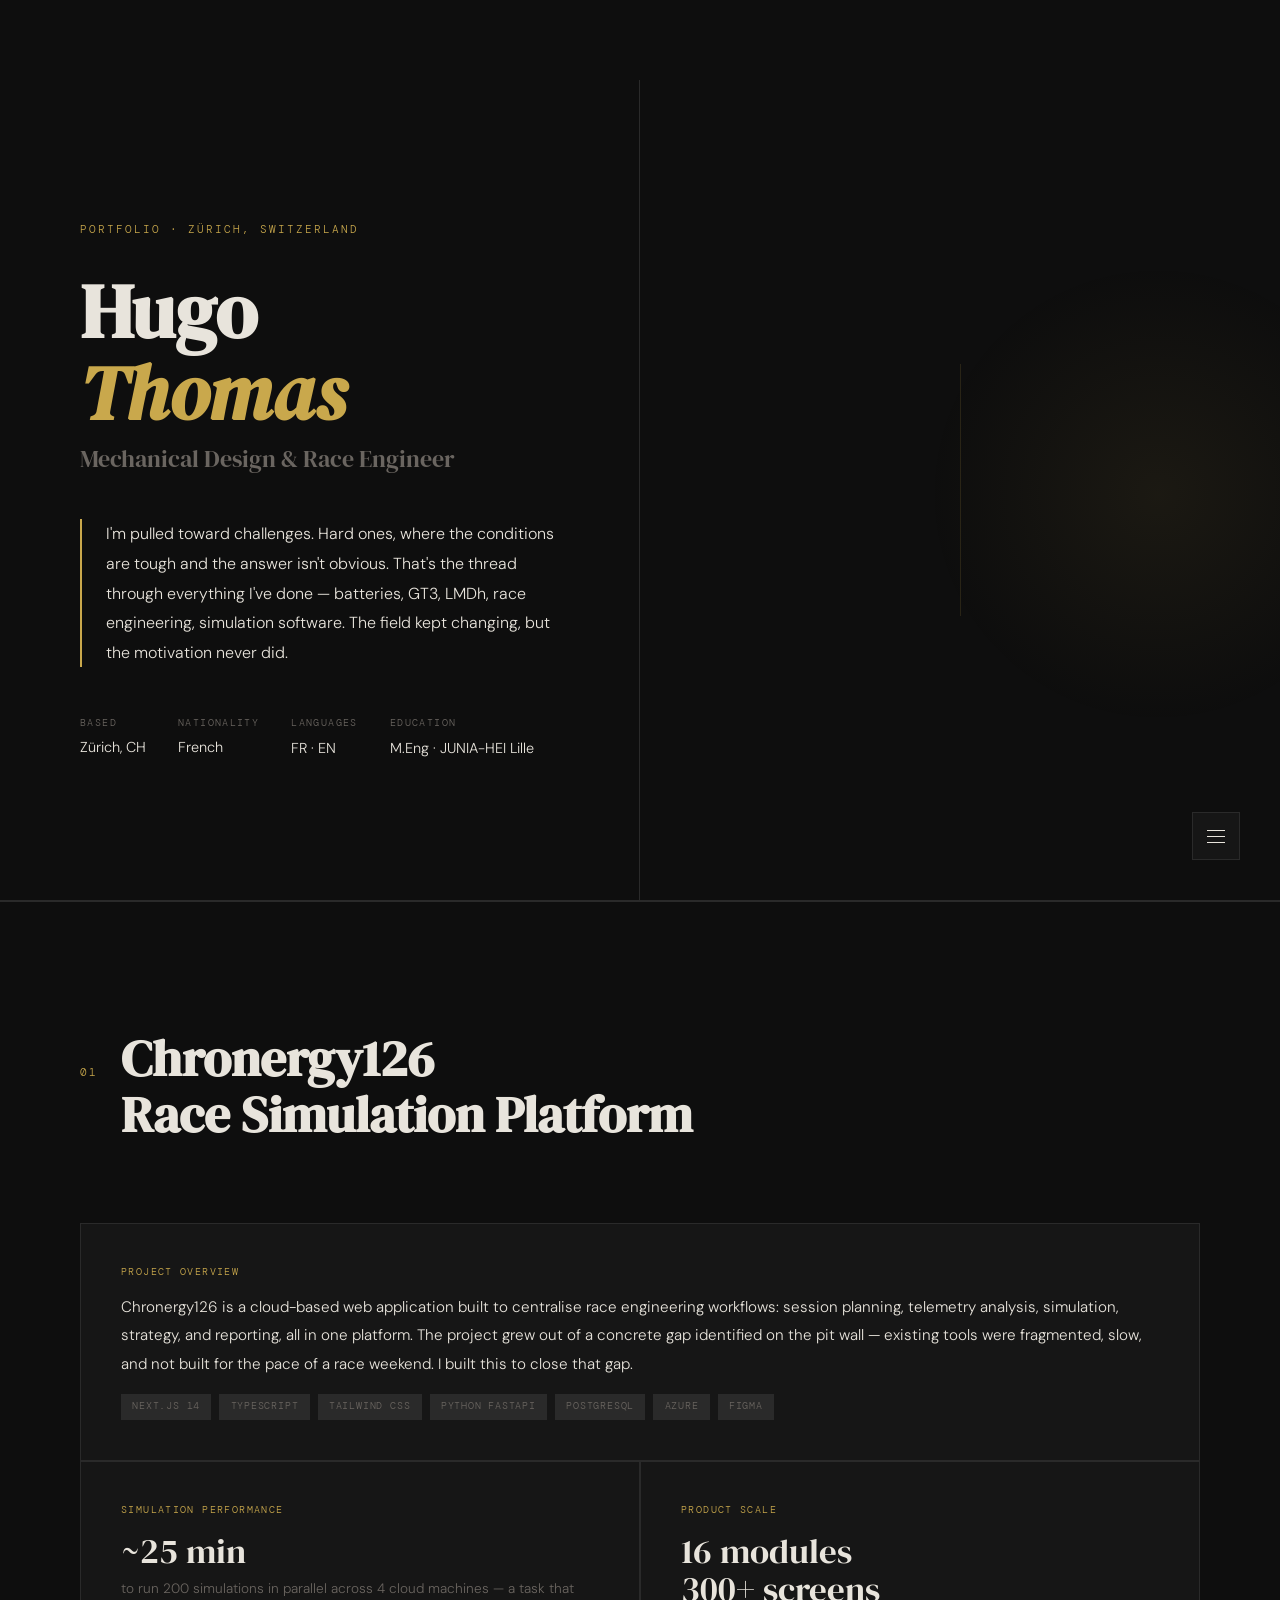
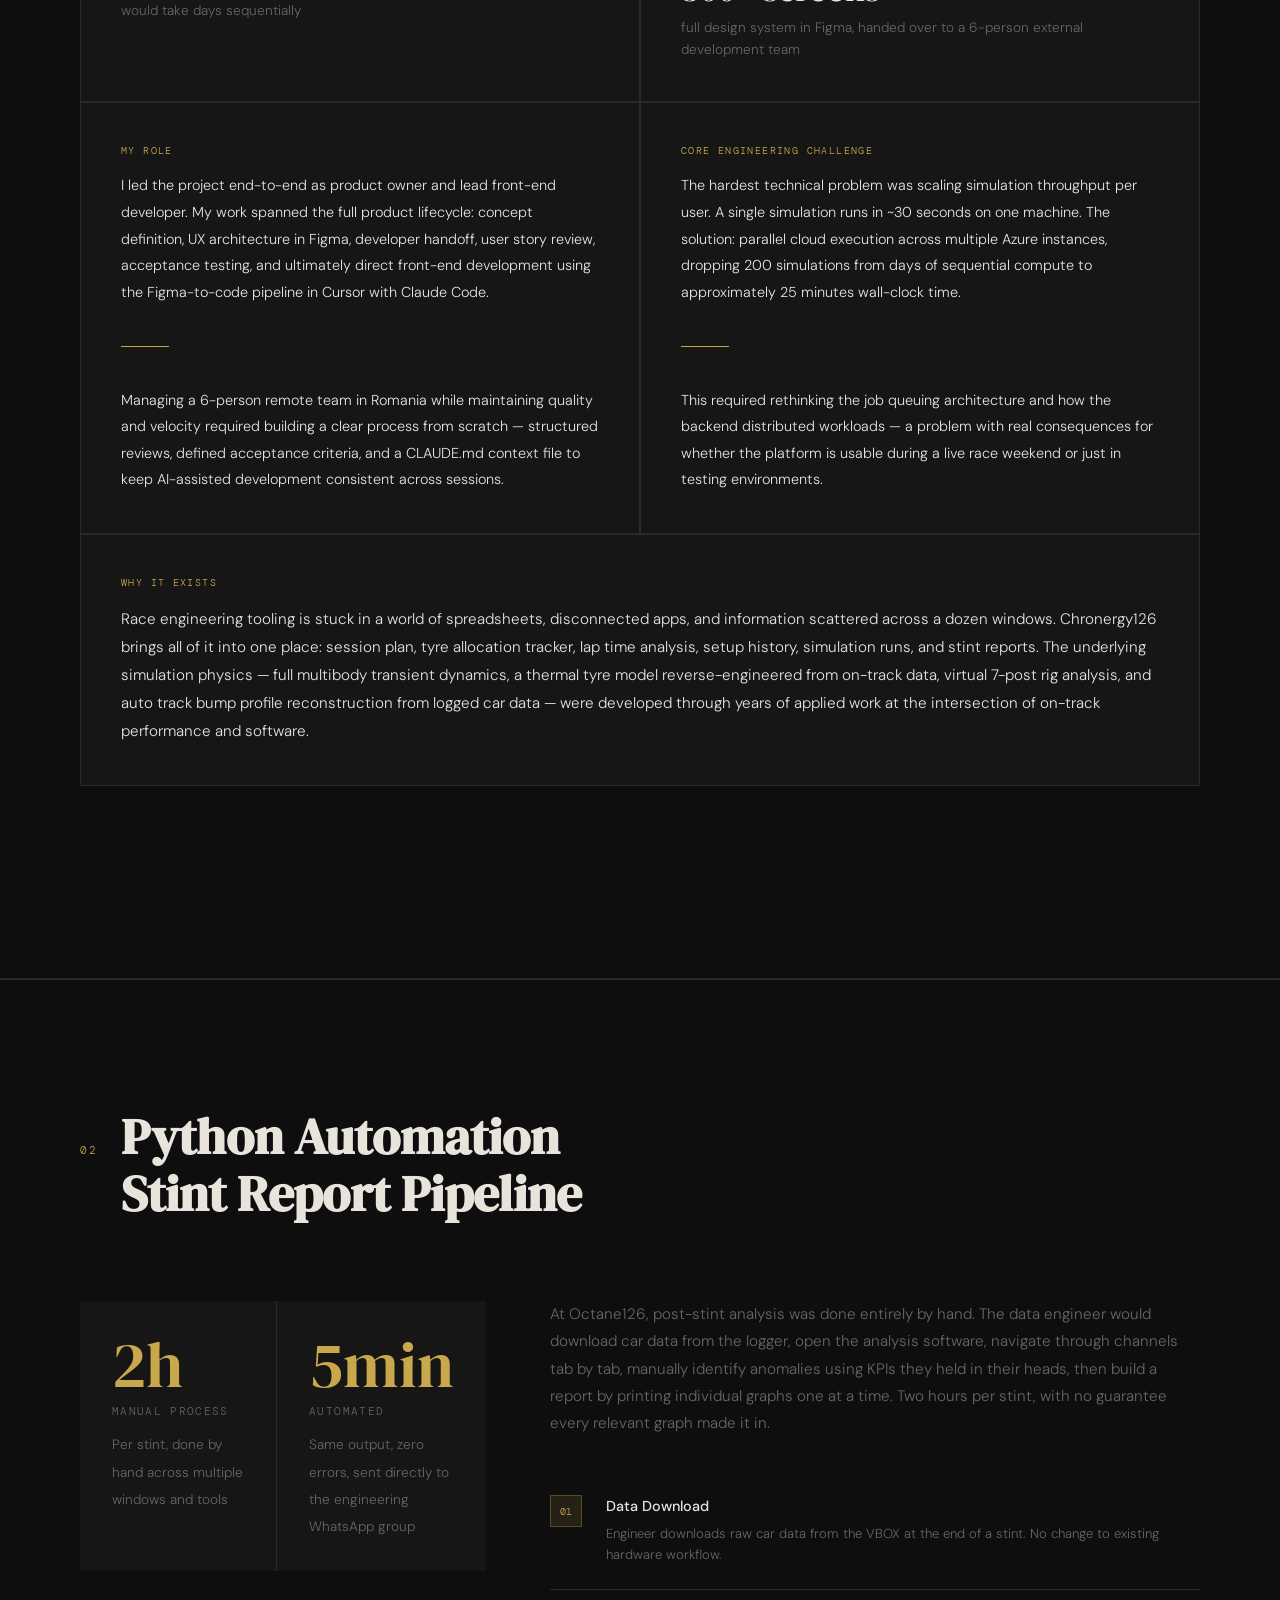
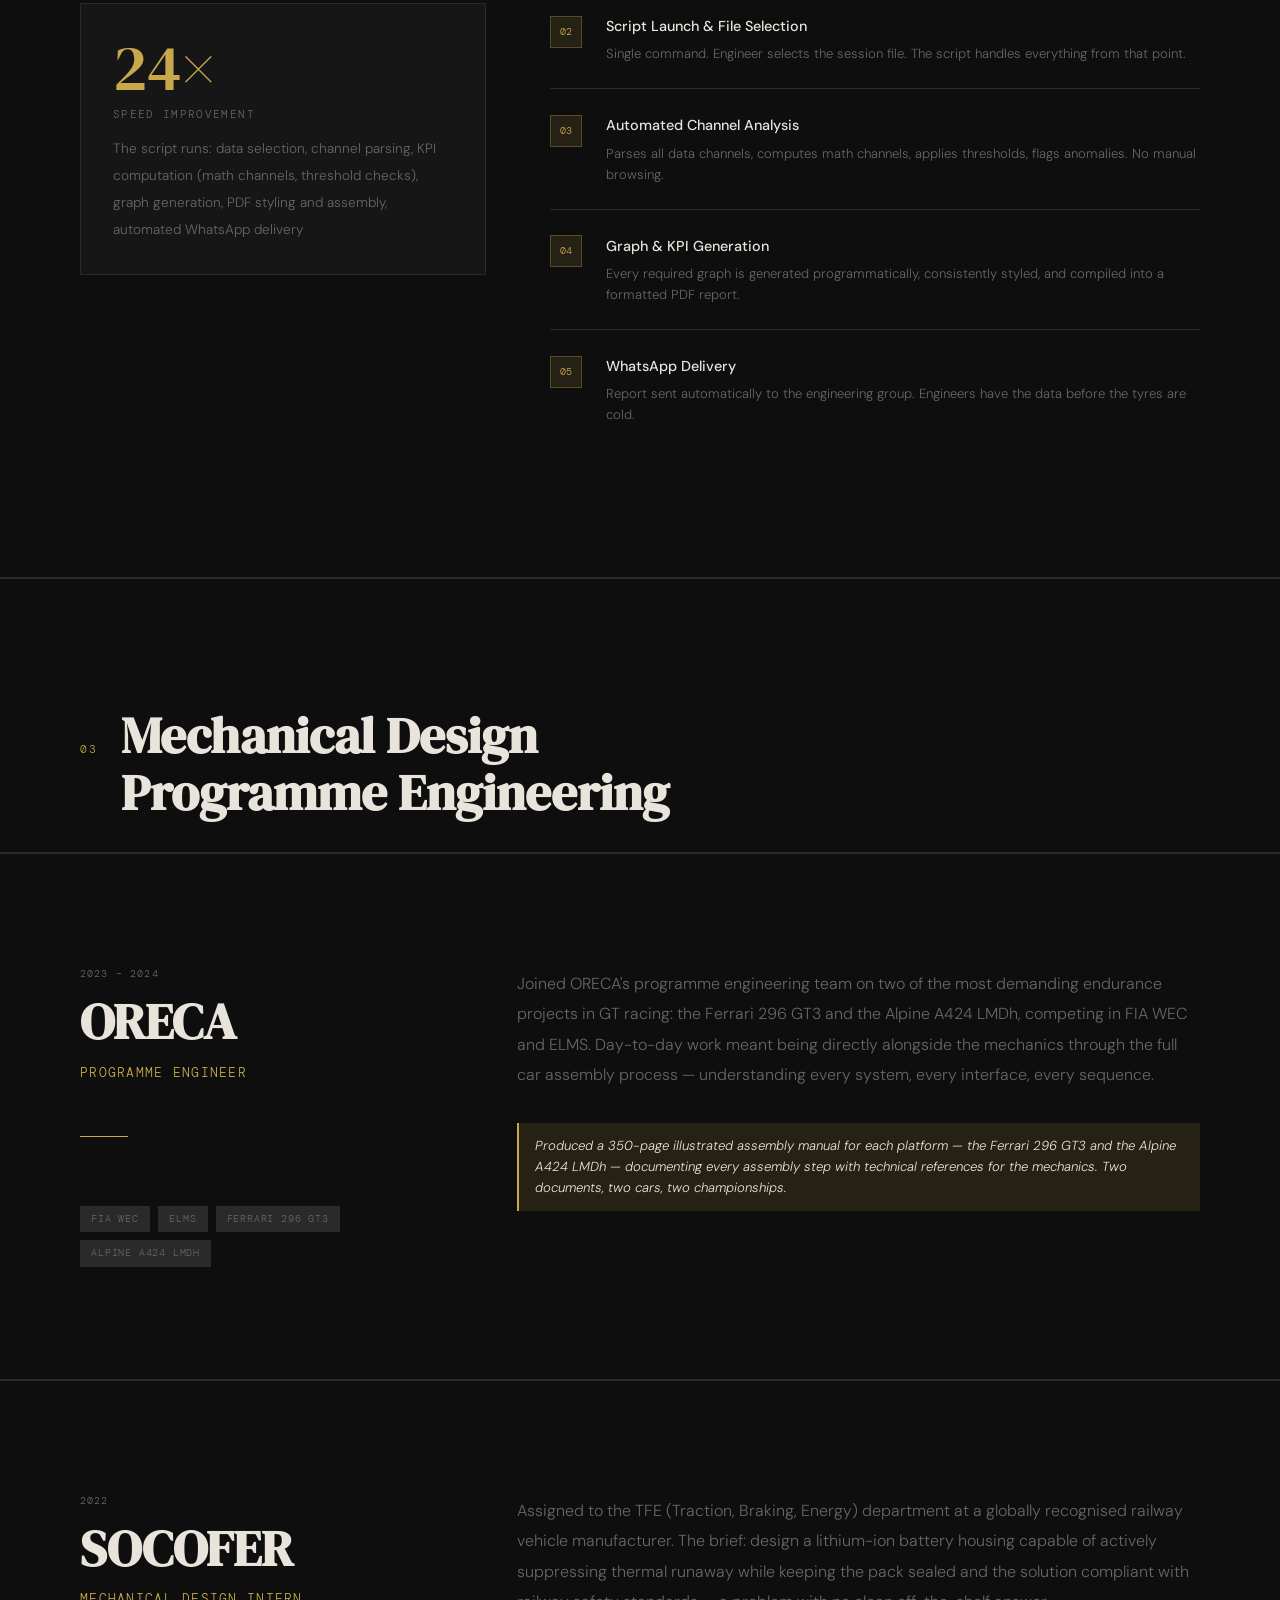
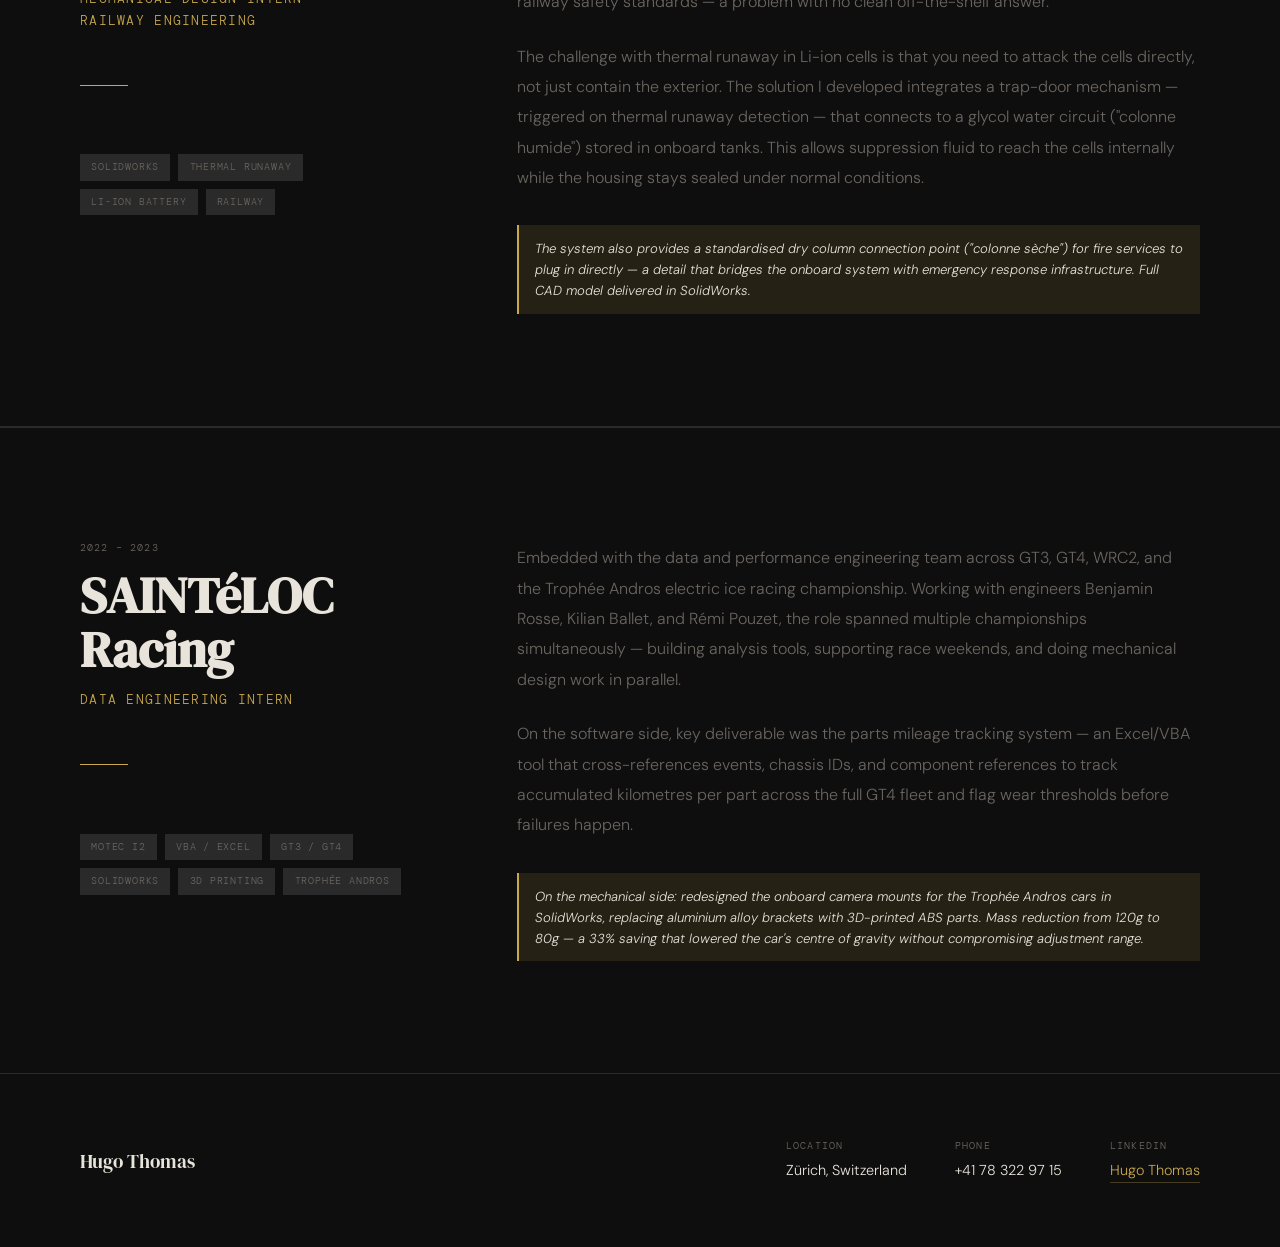
==== index.html @ 9558e554 "Rename portfolio_hugo_thomas.html to index.html" ====
<!DOCTYPE html>
<html lang="en">
<head>
<meta charset="UTF-8">
<meta name="viewport" content="width=device-width, initial-scale=1.0">
<title>Hugo Thomas — Engineer</title>
<link rel="preconnect" href="https://fonts.googleapis.com">
<link href="https://fonts.googleapis.com/css2?family=DM+Serif+Display:ital@0;1&family=DM+Mono:wght@300;400;500&family=DM+Sans:wght@300;400;500&display=swap" rel="stylesheet">
<style>
  :root {
    --bg: #0e0e0e;
    --surface: #161616;
    --border: #2a2a2a;
    --text: #e8e4dc;
    --muted: #6a6560;
    --accent: #c9a84c;
    --accent-dim: rgba(201,168,76,0.12);
    --accent-glow: rgba(201,168,76,0.06);
  }

  *, *::before, *::after { box-sizing: border-box; margin: 0; padding: 0; }

  html { scroll-behavior: smooth; }

  body {
    background: var(--bg);
    color: var(--text);
    font-family: 'DM Sans', sans-serif;
    font-weight: 300;
    line-height: 1.7;
    overflow-x: hidden;
  }

  /* HAMBURGER BUTTON */
  .hamburger {
    position: fixed;
    bottom: 2.5rem;
    right: 2.5rem;
    z-index: 200;
    width: 3rem;
    height: 3rem;
    background: var(--surface);
    border: 1px solid var(--border);
    cursor: pointer;
    display: flex;
    flex-direction: column;
    align-items: center;
    justify-content: center;
    gap: 5px;
    padding: 0;
    transition: border-color 0.2s, background 0.2s;
  }

  .hamburger:hover {
    border-color: var(--accent);
    background: var(--accent-dim);
  }

  .hamburger span {
    display: block;
    width: 1.1rem;
    height: 1px;
    background: var(--text);
    transition: background 0.2s;
  }

  .hamburger:hover span { background: var(--accent); }

  /* MENU OVERLAY */
  .menu-overlay {
    position: fixed;
    inset: 0;
    z-index: 300;
    background: rgba(0,0,0,0.6);
    backdrop-filter: blur(4px);
    opacity: 0;
    pointer-events: none;
    transition: opacity 0.3s ease;
  }

  .menu-overlay.open {
    opacity: 1;
    pointer-events: all;
  }

  .menu-panel {
    position: absolute;
    top: 0; right: 0; bottom: 0;
    width: min(420px, 90vw);
    background: var(--surface);
    border-left: 1px solid var(--border);
    display: flex;
    flex-direction: column;
    justify-content: center;
    padding: 4rem 3rem;
    transform: translateX(100%);
    transition: transform 0.35s cubic-bezier(0.4, 0, 0.2, 1);
  }

  .menu-overlay.open .menu-panel {
    transform: translateX(0);
  }

  .menu-close {
    position: absolute;
    top: 1.5rem; right: 1.5rem;
    background: none;
    border: 1px solid var(--border);
    color: var(--muted);
    font-size: 0.75rem;
    width: 2rem; height: 2rem;
    cursor: pointer;
    display: flex; align-items: center; justify-content: center;
    transition: color 0.2s, border-color 0.2s;
  }

  .menu-close:hover { color: var(--accent); border-color: var(--accent); }

  .menu-nav {
    display: flex;
    flex-direction: column;
    gap: 0;
  }

  .menu-item {
    display: flex;
    flex-direction: column;
    gap: 0.2rem;
    padding: 1.8rem 0;
    border-bottom: 1px solid var(--border);
    text-decoration: none;
    color: var(--text);
    transition: padding-left 0.2s;
    position: relative;
  }

  .menu-item:first-child { border-top: 1px solid var(--border); }

  .menu-item:hover { padding-left: 0.6rem; }

  .menu-item:hover .menu-label { color: var(--accent); }

  .menu-num {
    font-family: 'DM Mono', monospace;
    font-size: 0.6rem;
    color: var(--muted);
    letter-spacing: 0.12em;
  }

  .menu-label {
    font-family: 'DM Serif Display', serif;
    font-size: 2rem;
    line-height: 1.1;
    transition: color 0.2s;
  }

  .menu-sub {
    font-family: 'DM Mono', monospace;
    font-size: 0.62rem;
    color: var(--muted);
    text-transform: uppercase;
    letter-spacing: 0.1em;
    margin-top: 0.1rem;
  }

  /* HERO RIGHT DECO */
  .hero-right-deco {
    display: flex;
    align-items: center;
    justify-content: center;
    height: 100%;
    opacity: 0.15;
  }

  .deco-line {
    display: block;
    width: 1px;
    height: 40%;
    background: var(--accent);
  }

  /* NAV (hidden, kept for scroll reference) */
  nav#mainNav { display: none; }
  .nav-trigger { display: none; }

  /* HERO */
  .hero {
    min-height: 100vh;
    display: grid;
    grid-template-columns: 1fr 1fr;
    padding-top: 5rem;
  }

  .hero-left {
    display: flex;
    flex-direction: column;
    justify-content: center;
    padding: 6rem 5rem 6rem 5rem;
    border-right: 1px solid var(--border);
    position: relative;
  }

  .hero-eyebrow {
    font-family: 'DM Mono', monospace;
    font-size: 0.7rem;
    color: var(--accent);
    text-transform: uppercase;
    letter-spacing: 0.18em;
    margin-bottom: 2rem;
    opacity: 0;
    animation: fadeUp 0.8s 0.1s forwards;
  }

  .hero-name {
    font-family: 'DM Serif Display', serif;
    font-size: clamp(3.5rem, 6vw, 6rem);
    line-height: 1.05;
    margin-bottom: 0.4rem;
    opacity: 0;
    animation: fadeUp 0.8s 0.25s forwards;
  }

  .hero-name em {
    font-style: italic;
    color: var(--accent);
  }

  .hero-title {
    font-family: 'DM Serif Display', serif;
    font-size: clamp(1.1rem, 2vw, 1.5rem);
    color: var(--muted);
    font-weight: 400;
    margin-bottom: 2.5rem;
    opacity: 0;
    animation: fadeUp 0.8s 0.4s forwards;
  }

  .hero-philosophy {
    font-size: 1rem;
    color: var(--text);
    max-width: 480px;
    line-height: 1.85;
    border-left: 2px solid var(--accent);
    padding-left: 1.5rem;
    margin-bottom: 3rem;
    opacity: 0;
    animation: fadeUp 0.8s 0.55s forwards;
  }

  .hero-meta {
    display: flex;
    gap: 2rem;
    flex-wrap: wrap;
    opacity: 0;
    animation: fadeUp 0.8s 0.7s forwards;
  }

  .meta-item {
    display: flex;
    flex-direction: column;
    gap: 0.2rem;
  }

  .meta-label {
    font-family: 'DM Mono', monospace;
    font-size: 0.62rem;
    color: var(--muted);
    text-transform: uppercase;
    letter-spacing: 0.14em;
  }

  .meta-value {
    font-size: 0.9rem;
    color: var(--text);
  }

  .hero-right {
    display: flex;
    flex-direction: column;
    justify-content: flex-end;
    padding: 6rem 4rem;
    position: relative;
    overflow: hidden;
  }

  .hero-right::before {
    content: '';
    position: absolute;
    top: 20%;
    right: -20%;
    width: 500px;
    height: 500px;
    background: radial-gradient(circle, rgba(201,168,76,0.07) 0%, transparent 65%);
    pointer-events: none;
  }

  .hero-index {
    display: flex;
    flex-direction: column;
    gap: 0;
    opacity: 0;
    animation: fadeUp 0.8s 0.8s forwards;
  }

  .index-item {
    display: flex;
    align-items: center;
    padding: 1.4rem 0;
    border-bottom: 1px solid var(--border);
    text-decoration: none;
    color: var(--text);
    transition: all 0.2s;
    gap: 1.5rem;
  }

  .index-item:first-child { border-top: 1px solid var(--border); }

  .index-item:hover {
    color: var(--accent);
    padding-left: 0.5rem;
  }

  .index-num {
    font-family: 'DM Mono', monospace;
    font-size: 0.65rem;
    color: var(--muted);
    letter-spacing: 0.1em;
    min-width: 2rem;
  }

  .index-label {
    font-family: 'DM Serif Display', serif;
    font-size: 1.2rem;
    flex: 1;
  }

  .index-arrow {
    color: var(--muted);
    font-size: 0.8rem;
    transition: transform 0.2s, color 0.2s;
  }

  .index-item:hover .index-arrow {
    transform: translateX(4px);
    color: var(--accent);
  }

  /* SECTIONS */
  section {
    padding: 8rem 5rem;
    border-top: 1px solid var(--border);
    max-width: 1400px;
    margin: 0 auto;
  }

  .section-header {
    display: flex;
    align-items: baseline;
    gap: 1.5rem;
    margin-bottom: 5rem;
  }

  .section-num {
    font-family: 'DM Mono', monospace;
    font-size: 0.7rem;
    color: var(--accent);
    text-transform: uppercase;
    letter-spacing: 0.15em;
  }

  .section-title {
    font-family: 'DM Serif Display', serif;
    font-size: clamp(2rem, 4vw, 3.2rem);
    line-height: 1.1;
  }

  /* CHRONERGY */
  .chronergy-grid {
    display: grid;
    grid-template-columns: 1fr 1fr;
    gap: 2px;
    background: var(--border);
    border: 1px solid var(--border);
    margin-bottom: 4rem;
  }

  .c-cell {
    background: var(--surface);
    padding: 2.5rem;
  }

  .c-cell-label {
    font-family: 'DM Mono', monospace;
    font-size: 0.62rem;
    color: var(--accent);
    text-transform: uppercase;
    letter-spacing: 0.14em;
    margin-bottom: 0.8rem;
  }

  .c-cell-value {
    font-family: 'DM Serif Display', serif;
    font-size: 2.2rem;
    line-height: 1.1;
    margin-bottom: 0.5rem;
  }

  .c-cell-desc {
    font-size: 0.85rem;
    color: var(--muted);
    line-height: 1.6;
  }

  .c-cell.span2 { grid-column: span 2; }

  .c-cell-body {
    font-size: 0.95rem;
    color: var(--text);
    line-height: 1.85;
  }

  .tag-row {
    display: flex;
    flex-wrap: wrap;
    gap: 0.5rem;
    margin-top: 1rem;
  }

  .tag {
    font-family: 'DM Mono', monospace;
    font-size: 0.62rem;
    color: var(--muted);
    background: var(--border);
    padding: 0.3rem 0.7rem;
    letter-spacing: 0.08em;
    text-transform: uppercase;
  }

  /* PYTHON SECTION */
  .python-layout {
    display: grid;
    grid-template-columns: 1fr 1.6fr;
    gap: 4rem;
    align-items: start;
  }

  .stat-block {
    background: var(--surface);
    border: 1px solid var(--border);
    padding: 2rem;
  }

  .stat-num {
    font-family: 'DM Serif Display', serif;
    font-size: 4rem;
    color: var(--accent);
    line-height: 1;
    display: block;
    margin-bottom: 0.3rem;
  }

  .stat-unit {
    font-family: 'DM Mono', monospace;
    font-size: 0.7rem;
    color: var(--muted);
    text-transform: uppercase;
    letter-spacing: 0.12em;
    margin-bottom: 0.6rem;
    display: block;
  }

  .stat-desc {
    font-size: 0.85rem;
    color: var(--muted);
    line-height: 1.6;
  }

  .stats-row {
    display: flex;
    gap: 1px;
    background: var(--border);
    margin-bottom: 2rem;
  }

  .stats-row .stat-block {
    flex: 1;
    border: none;
    border-radius: 0;
  }

  .flow-steps {
    display: flex;
    flex-direction: column;
    gap: 0;
  }

  .flow-step {
    display: flex;
    gap: 1.5rem;
    padding: 1.5rem 0;
    border-bottom: 1px solid var(--border);
    align-items: flex-start;
  }

  .flow-step:last-child { border-bottom: none; }

  .step-icon {
    width: 2rem;
    height: 2rem;
    background: var(--accent-dim);
    border: 1px solid rgba(201,168,76,0.3);
    display: flex;
    align-items: center;
    justify-content: center;
    font-family: 'DM Mono', monospace;
    font-size: 0.65rem;
    color: var(--accent);
    flex-shrink: 0;
    margin-top: 0.1rem;
  }

  .step-content h4 {
    font-family: 'DM Sans', sans-serif;
    font-weight: 500;
    font-size: 0.9rem;
    margin-bottom: 0.3rem;
    color: var(--text);
  }

  .step-content p {
    font-size: 0.82rem;
    color: var(--muted);
    line-height: 1.6;
  }

  /* MECHANICAL DESIGN */
  .mech-grid {
    display: grid;
    grid-template-columns: 1fr 1fr 1fr;
    gap: 2px;
    background: var(--border);
  }

  .mech-card {
    background: var(--surface);
    padding: 2.5rem;
    display: flex;
    flex-direction: column;
    gap: 1rem;
    transition: background 0.2s;
  }

  .mech-card:hover { background: #1c1c1c; }

  .mech-card-period {
    font-family: 'DM Mono', monospace;
    font-size: 0.6rem;
    color: var(--muted);
    letter-spacing: 0.12em;
    text-transform: uppercase;
  }

  .mech-card-company {
    font-family: 'DM Serif Display', serif;
    font-size: 1.6rem;
    line-height: 1.1;
  }

  .mech-card-role {
    font-size: 0.8rem;
    color: var(--accent);
    font-family: 'DM Mono', monospace;
    text-transform: uppercase;
    letter-spacing: 0.1em;
  }

  .mech-card-body {
    font-size: 0.88rem;
    color: var(--muted);
    line-height: 1.75;
    flex: 1;
  }

  .mech-card-highlight {
    background: var(--accent-dim);
    border-left: 2px solid var(--accent);
    padding: 0.8rem 1rem;
    font-size: 0.82rem;
    color: var(--text);
    line-height: 1.6;
    font-style: italic;
  }

  /* MECHANICAL SECTIONS */
  .mech-section {
    padding: 7rem 5rem;
  }

  .mech-section-inner {
    display: grid;
    grid-template-columns: 1fr 2fr;
    gap: 6rem;
    align-items: start;
  }

  .mech-section-left {
    position: sticky;
    top: 6rem;
    display: flex;
    flex-direction: column;
    gap: 0.8rem;
  }

  .mech-section-company {
    font-family: 'DM Serif Display', serif;
    font-size: clamp(2.5rem, 4vw, 3.8rem);
    line-height: 1.05;
    color: var(--text);
  }

  .mech-section-right {
    padding-top: 0.2rem;
  }

  .mech-section-body {
    font-size: 1rem;
    color: var(--muted);
    line-height: 1.9;
  }

  /* FOOTER */
  footer {
    border-top: 1px solid var(--border);
    padding: 4rem 5rem;
    display: flex;
    justify-content: space-between;
    align-items: center;
    max-width: 1400px;
    margin: 0 auto;
  }

  .footer-left {
    font-family: 'DM Serif Display', serif;
    font-size: 1.2rem;
  }

  .footer-contact {
    display: flex;
    gap: 3rem;
  }

  .contact-item {
    display: flex;
    flex-direction: column;
    gap: 0.2rem;
  }

  .contact-label {
    font-family: 'DM Mono', monospace;
    font-size: 0.6rem;
    color: var(--muted);
    text-transform: uppercase;
    letter-spacing: 0.12em;
  }

  .contact-value {
    font-size: 0.9rem;
    color: var(--text);
  }

  .contact-link {
    font-size: 0.9rem;
    color: var(--accent);
    text-decoration: none;
    border-bottom: 1px solid rgba(201,168,76,0.3);
    transition: border-color 0.2s;
  }

  .contact-link:hover { border-color: var(--accent); }

  /* FULL WIDTH WRAPPER */
  .full-width {
    border-top: 1px solid var(--border);
  }

  /* ANIMATIONS */
  @keyframes fadeUp {
    from { opacity: 0; transform: translateY(16px); }
    to   { opacity: 1; transform: translateY(0); }
  }

  /* SECTION SEPARATOR LINE */
  .divider {
    width: 3rem;
    height: 1px;
    background: var(--accent);
    margin: 2.5rem 0;
  }

  /* RESPONSIVE */
  @media (max-width: 900px) {
    nav { padding: 1rem 1.5rem; }
    .nav-links { gap: 1.2rem; }
    .hero { grid-template-columns: 1fr; }
    .hero-left { padding: 5rem 2rem 3rem; border-right: none; border-bottom: 1px solid var(--border); }
    .hero-right { padding: 3rem 2rem; }
    section { padding: 5rem 1.5rem; }
    .chronergy-grid { grid-template-columns: 1fr; }
    .c-cell.span2 { grid-column: span 1; }
    .python-layout { grid-template-columns: 1fr; }
    .mech-section { padding: 4rem 1.5rem; }
    .mech-section-inner { grid-template-columns: 1fr; gap: 2rem; }
    .mech-section-left { position: static; }
    footer { flex-direction: column; gap: 2rem; padding: 3rem 1.5rem; }
  }
</style>
</head>
<body>

<div class="nav-trigger" id="navTrigger"></div>
<nav id="mainNav">
  <ul class="nav-links">
    <li><a href="#chronergy">Chronergy126</a></li>
    <li><a href="#python">Automation</a></li>
    <li><a href="#mechanical">Design</a></li>
    <li><a href="#contact">Contact</a></li>
  </ul>
</nav>

<!-- HERO -->
<div class="hero">
  <div class="hero-left">
    <span class="hero-eyebrow">Portfolio · Zürich, Switzerland</span>
    <h1 class="hero-name">Hugo<br><em>Thomas</em></h1>
    <p class="hero-title">Mechanical Design & Race Engineer</p>
    <blockquote class="hero-philosophy">
      I'm pulled toward challenges. Hard ones, where the conditions are tough and the answer isn't obvious. That's the thread through everything I've done — batteries, GT3, LMDh, race engineering, simulation software. The field kept changing, but the motivation never did.
    </blockquote>
    <div class="hero-meta">
      <div class="meta-item">
        <span class="meta-label">Based</span>
        <span class="meta-value">Zürich, CH</span>
      </div>
      <div class="meta-item">
        <span class="meta-label">Nationality</span>
        <span class="meta-value">French</span>
      </div>
      <div class="meta-item">
        <span class="meta-label">Languages</span>
        <span class="meta-value">FR · EN</span>
      </div>
      <div class="meta-item">
        <span class="meta-label">Education</span>
        <span class="meta-value">M.Eng · JUNIA-HEI Lille</span>
      </div>
    </div>
  </div>

  <div class="hero-right">
    <div class="hero-right-deco">
      <span class="deco-line"></span>
    </div>
  </div>
</div>

<!-- HAMBURGER BUTTON -->
<button class="hamburger" id="hamburger" aria-label="Open menu">
  <span></span>
  <span></span>
  <span></span>
</button>

<!-- MENU OVERLAY -->
<div class="menu-overlay" id="menuOverlay">
  <div class="menu-panel">
    <button class="menu-close" id="menuClose" aria-label="Close menu">✕</button>
    <nav class="menu-nav">
      <a href="#chronergy" class="menu-item" data-num="01">
        <span class="menu-num">01</span>
        <span class="menu-label">Chronergy126</span>
        <span class="menu-sub">Race Simulation Platform</span>
      </a>
      <a href="#python" class="menu-item" data-num="02">
        <span class="menu-num">02</span>
        <span class="menu-label">Automation</span>
        <span class="menu-sub">Python Stint Report Pipeline</span>
      </a>
      <a href="#mechanical" class="menu-item" data-num="03">
        <span class="menu-num">03</span>
        <span class="menu-label">Design</span>
        <span class="menu-sub">ORECA · SOCOFER · SAINTéLOC</span>
      </a>
      <a href="#contact" class="menu-item" data-num="04">
        <span class="menu-num">04</span>
        <span class="menu-label">Contact</span>
        <span class="menu-sub">Zürich, Switzerland</span>
      </a>
    </nav>
  </div>
</div>

<!-- CHRONERGY -->
<div class="full-width" id="chronergy">
<section>
  <div class="section-header">
    <span class="section-num">01</span>
    <h2 class="section-title">Chronergy126<br>Race Simulation Platform</h2>
  </div>

  <div class="chronergy-grid">
    <div class="c-cell span2">
      <div class="c-cell-label">Project Overview</div>
      <div class="c-cell-body">
        Chronergy126 is a cloud-based web application built to centralise race engineering workflows: session planning, telemetry analysis, simulation, strategy, and reporting, all in one platform. The project grew out of a concrete gap identified on the pit wall — existing tools were fragmented, slow, and not built for the pace of a race weekend. I built this to close that gap.
      </div>
      <div class="tag-row">
        <span class="tag">Next.js 14</span>
        <span class="tag">TypeScript</span>
        <span class="tag">Tailwind CSS</span>
        <span class="tag">Python FastAPI</span>
        <span class="tag">PostgreSQL</span>
        <span class="tag">Azure</span>
        <span class="tag">Figma</span>
      </div>
    </div>

    <div class="c-cell">
      <div class="c-cell-label">Simulation Performance</div>
      <div class="c-cell-value">~25 min</div>
      <div class="c-cell-desc">to run 200 simulations in parallel across 4 cloud machines — a task that would take days sequentially</div>
    </div>

    <div class="c-cell">
      <div class="c-cell-label">Product Scale</div>
      <div class="c-cell-value">16 modules<br>300+ screens</div>
      <div class="c-cell-desc">full design system in Figma, handed over to a 6-person external development team</div>
    </div>

    <div class="c-cell">
      <div class="c-cell-label">My Role</div>
      <div class="c-cell-body" style="font-size:0.9rem;">
        I led the project end-to-end as product owner and lead front-end developer. My work spanned the full product lifecycle: concept definition, UX architecture in Figma, developer handoff, user story review, acceptance testing, and ultimately direct front-end development using the Figma-to-code pipeline in Cursor with Claude Code.
        <div class="divider"></div>
        Managing a 6-person remote team in Romania while maintaining quality and velocity required building a clear process from scratch — structured reviews, defined acceptance criteria, and a CLAUDE.md context file to keep AI-assisted development consistent across sessions.
      </div>
    </div>

    <div class="c-cell">
      <div class="c-cell-label">Core Engineering Challenge</div>
      <div class="c-cell-body" style="font-size:0.9rem;">
        The hardest technical problem was scaling simulation throughput per user. A single simulation runs in ~30 seconds on one machine. The solution: parallel cloud execution across multiple Azure instances, dropping 200 simulations from days of sequential compute to approximately 25 minutes wall-clock time.
        <div class="divider"></div>
        This required rethinking the job queuing architecture and how the backend distributed workloads — a problem with real consequences for whether the platform is usable during a live race weekend or just in testing environments.
      </div>
    </div>

    <div class="c-cell span2">
      <div class="c-cell-label">Why It Exists</div>
      <div class="c-cell-body">
        Race engineering tooling is stuck in a world of spreadsheets, disconnected apps, and information scattered across a dozen windows. Chronergy126 brings all of it into one place: session plan, tyre allocation tracker, lap time analysis, setup history, simulation runs, and stint reports. The underlying simulation physics — full multibody transient dynamics, a thermal tyre model reverse-engineered from on-track data, virtual 7-post rig analysis, and auto track bump profile reconstruction from logged car data — were developed through years of applied work at the intersection of on-track performance and software.
      </div>
    </div>
  </div>
</section>
</div>

<!-- PYTHON -->
<div class="full-width" id="python">
<section>
  <div class="section-header">
    <span class="section-num">02</span>
    <h2 class="section-title">Python Automation<br>Stint Report Pipeline</h2>
  </div>

  <div class="python-layout">
    <div>
      <div class="stats-row">
        <div class="stat-block">
          <span class="stat-num">2h</span>
          <span class="stat-unit">Manual process</span>
          <span class="stat-desc">Per stint, done by hand across multiple windows and tools</span>
        </div>
        <div class="stat-block">
          <span class="stat-num">5min</span>
          <span class="stat-unit">Automated</span>
          <span class="stat-desc">Same output, zero errors, sent directly to the engineering WhatsApp group</span>
        </div>
      </div>
      <div class="stat-block" style="margin-bottom:1px;">
        <span class="stat-num">24×</span>
        <span class="stat-unit">Speed improvement</span>
        <span class="stat-desc">The script runs: data selection, channel parsing, KPI computation (math channels, threshold checks), graph generation, PDF styling and assembly, automated WhatsApp delivery</span>
      </div>
    </div>

    <div>
      <p style="font-size:0.95rem; color:var(--muted); margin-bottom:2rem; line-height:1.8;">
        At Octane126, post-stint analysis was done entirely by hand. The data engineer would download car data from the logger, open the analysis software, navigate through channels tab by tab, manually identify anomalies using KPIs they held in their heads, then build a report by printing individual graphs one at a time. Two hours per stint, with no guarantee every relevant graph made it in.
      </p>

      <div class="flow-steps">
        <div class="flow-step">
          <div class="step-icon">01</div>
          <div class="step-content">
            <h4>Data Download</h4>
            <p>Engineer downloads raw car data from the VBOX at the end of a stint. No change to existing hardware workflow.</p>
          </div>
        </div>
        <div class="flow-step">
          <div class="step-icon">02</div>
          <div class="step-content">
            <h4>Script Launch &amp; File Selection</h4>
            <p>Single command. Engineer selects the session file. The script handles everything from that point.</p>
          </div>
        </div>
        <div class="flow-step">
          <div class="step-icon">03</div>
          <div class="step-content">
            <h4>Automated Channel Analysis</h4>
            <p>Parses all data channels, computes math channels, applies thresholds, flags anomalies. No manual browsing.</p>
          </div>
        </div>
        <div class="flow-step">
          <div class="step-icon">04</div>
          <div class="step-content">
            <h4>Graph &amp; KPI Generation</h4>
            <p>Every required graph is generated programmatically, consistently styled, and compiled into a formatted PDF report.</p>
          </div>
        </div>
        <div class="flow-step">
          <div class="step-icon">05</div>
          <div class="step-content">
            <h4>WhatsApp Delivery</h4>
            <p>Report sent automatically to the engineering group. Engineers have the data before the tyres are cold.</p>
          </div>
        </div>
      </div>
    </div>
  </div>
</section>
</div>

<!-- MECHANICAL DESIGN HEADER -->
<div class="full-width" id="mechanical">
<section style="padding-bottom: 2rem;">
  <div class="section-header" style="margin-bottom: 0;">
    <span class="section-num">03</span>
    <h2 class="section-title">Mechanical Design<br>Programme Engineering</h2>
  </div>
</section>
</div>

<!-- ORECA -->
<div class="full-width" id="oreca">
<section class="mech-section">
  <div class="mech-section-inner">
    <div class="mech-section-left">
      <span class="mech-card-period">2023 – 2024</span>
      <h3 class="mech-section-company">ORECA</h3>
      <span class="mech-card-role">Programme Engineer</span>
      <div class="divider"></div>
      <div class="tag-row">
        <span class="tag">FIA WEC</span>
        <span class="tag">ELMS</span>
        <span class="tag">Ferrari 296 GT3</span>
        <span class="tag">Alpine A424 LMDh</span>
      </div>
    </div>
    <div class="mech-section-right">
      <p class="mech-section-body">
        Joined ORECA's programme engineering team on two of the most demanding endurance projects in GT racing: the Ferrari 296 GT3 and the Alpine A424 LMDh, competing in FIA WEC and ELMS. Day-to-day work meant being directly alongside the mechanics through the full car assembly process — understanding every system, every interface, every sequence.
      </p>
      <div class="mech-card-highlight" style="margin-top: 2rem;">
        Produced a 350-page illustrated assembly manual for each platform — the Ferrari 296 GT3 and the Alpine A424 LMDh — documenting every assembly step with technical references for the mechanics. Two documents, two cars, two championships.
      </div>
    </div>
  </div>
</section>
</div>

<!-- SOCOFER -->
<div class="full-width" id="socofer">
<section class="mech-section">
  <div class="mech-section-inner">
    <div class="mech-section-left">
      <span class="mech-card-period">2022</span>
      <h3 class="mech-section-company">SOCOFER</h3>
      <span class="mech-card-role">Mechanical Design Intern<br>Railway Engineering</span>
      <div class="divider"></div>
      <div class="tag-row">
        <span class="tag">SolidWorks</span>
        <span class="tag">Thermal Runaway</span>
        <span class="tag">Li-Ion Battery</span>
        <span class="tag">Railway</span>
      </div>
    </div>
    <div class="mech-section-right">
      <p class="mech-section-body">
        Assigned to the TFE (Traction, Braking, Energy) department at a globally recognised railway vehicle manufacturer. The brief: design a lithium-ion battery housing capable of actively suppressing thermal runaway while keeping the pack sealed and the solution compliant with railway safety standards — a problem with no clean off-the-shelf answer.
      </p>
      <p class="mech-section-body" style="margin-top: 1.5rem;">
        The challenge with thermal runaway in Li-ion cells is that you need to attack the cells directly, not just contain the exterior. The solution I developed integrates a trap-door mechanism — triggered on thermal runaway detection — that connects to a glycol water circuit ("colonne humide") stored in onboard tanks. This allows suppression fluid to reach the cells internally while the housing stays sealed under normal conditions.
      </p>
      <div class="mech-card-highlight" style="margin-top: 2rem;">
        The system also provides a standardised dry column connection point ("colonne sèche") for fire services to plug in directly — a detail that bridges the onboard system with emergency response infrastructure. Full CAD model delivered in SolidWorks.
      </div>
    </div>
  </div>
</section>
</div>

<!-- SAINTELOC -->
<div class="full-width" id="sainteloc">
<section class="mech-section">
  <div class="mech-section-inner">
    <div class="mech-section-left">
      <span class="mech-card-period">2022 – 2023</span>
      <h3 class="mech-section-company">SAINTéLOC<br>Racing</h3>
      <span class="mech-card-role">Data Engineering Intern</span>
      <div class="divider"></div>
      <div class="tag-row">
        <span class="tag">MoTeC i2</span>
        <span class="tag">VBA / Excel</span>
        <span class="tag">GT3 / GT4</span>
        <span class="tag">SolidWorks</span>
        <span class="tag">3D Printing</span>
        <span class="tag">Trophée Andros</span>
      </div>
    </div>
    <div class="mech-section-right">
      <p class="mech-section-body">
        Embedded with the data and performance engineering team across GT3, GT4, WRC2, and the Trophée Andros electric ice racing championship. Working with engineers Benjamin Rosse, Kilian Ballet, and Rémi Pouzet, the role spanned multiple championships simultaneously — building analysis tools, supporting race weekends, and doing mechanical design work in parallel.
      </p>
      <p class="mech-section-body" style="margin-top: 1.5rem;">
        On the software side, key deliverable was the parts mileage tracking system — an Excel/VBA tool that cross-references events, chassis IDs, and component references to track accumulated kilometres per part across the full GT4 fleet and flag wear thresholds before failures happen.
      </p>
      <div class="mech-card-highlight" style="margin-top: 2rem;">
        On the mechanical side: redesigned the onboard camera mounts for the Trophée Andros cars in SolidWorks, replacing aluminium alloy brackets with 3D-printed ABS parts. Mass reduction from 120g to 80g — a 33% saving that lowered the car's centre of gravity without compromising adjustment range.
      </div>
    </div>
  </div>
</section>
</div>

<!-- FOOTER / CONTACT -->
<footer id="contact">
  <div class="footer-left">
    Hugo Thomas
  </div>
  <div class="footer-contact">
    <div class="contact-item">
      <span class="contact-label">Location</span>
      <span class="contact-value">Zürich, Switzerland</span>
    </div>
    <div class="contact-item">
      <span class="contact-label">Phone</span>
      <span class="contact-value">+41 78 322 97 15</span>
    </div>
    <div class="contact-item">
      <span class="contact-label">LinkedIn</span>
      <a href="https://www.linkedin.com/in/hugo-thomas-8132171ba/" target="_blank" class="contact-link">Hugo Thomas</a>
    </div>
  </div>
</footer>

<script>
  const hamburger = document.getElementById('hamburger');
  const overlay = document.getElementById('menuOverlay');
  const menuClose = document.getElementById('menuClose');
  const menuItems = document.querySelectorAll('.menu-item');

  function openMenu() { overlay.classList.add('open'); }
  function closeMenu() { overlay.classList.remove('open'); }

  hamburger.addEventListener('click', openMenu);
  menuClose.addEventListener('click', closeMenu);
  overlay.addEventListener('click', (e) => { if (e.target === overlay) closeMenu(); });
  menuItems.forEach(item => item.addEventListener('click', closeMenu));

  document.addEventListener('keydown', (e) => { if (e.key === 'Escape') closeMenu(); });
</script>
</body>
</html>
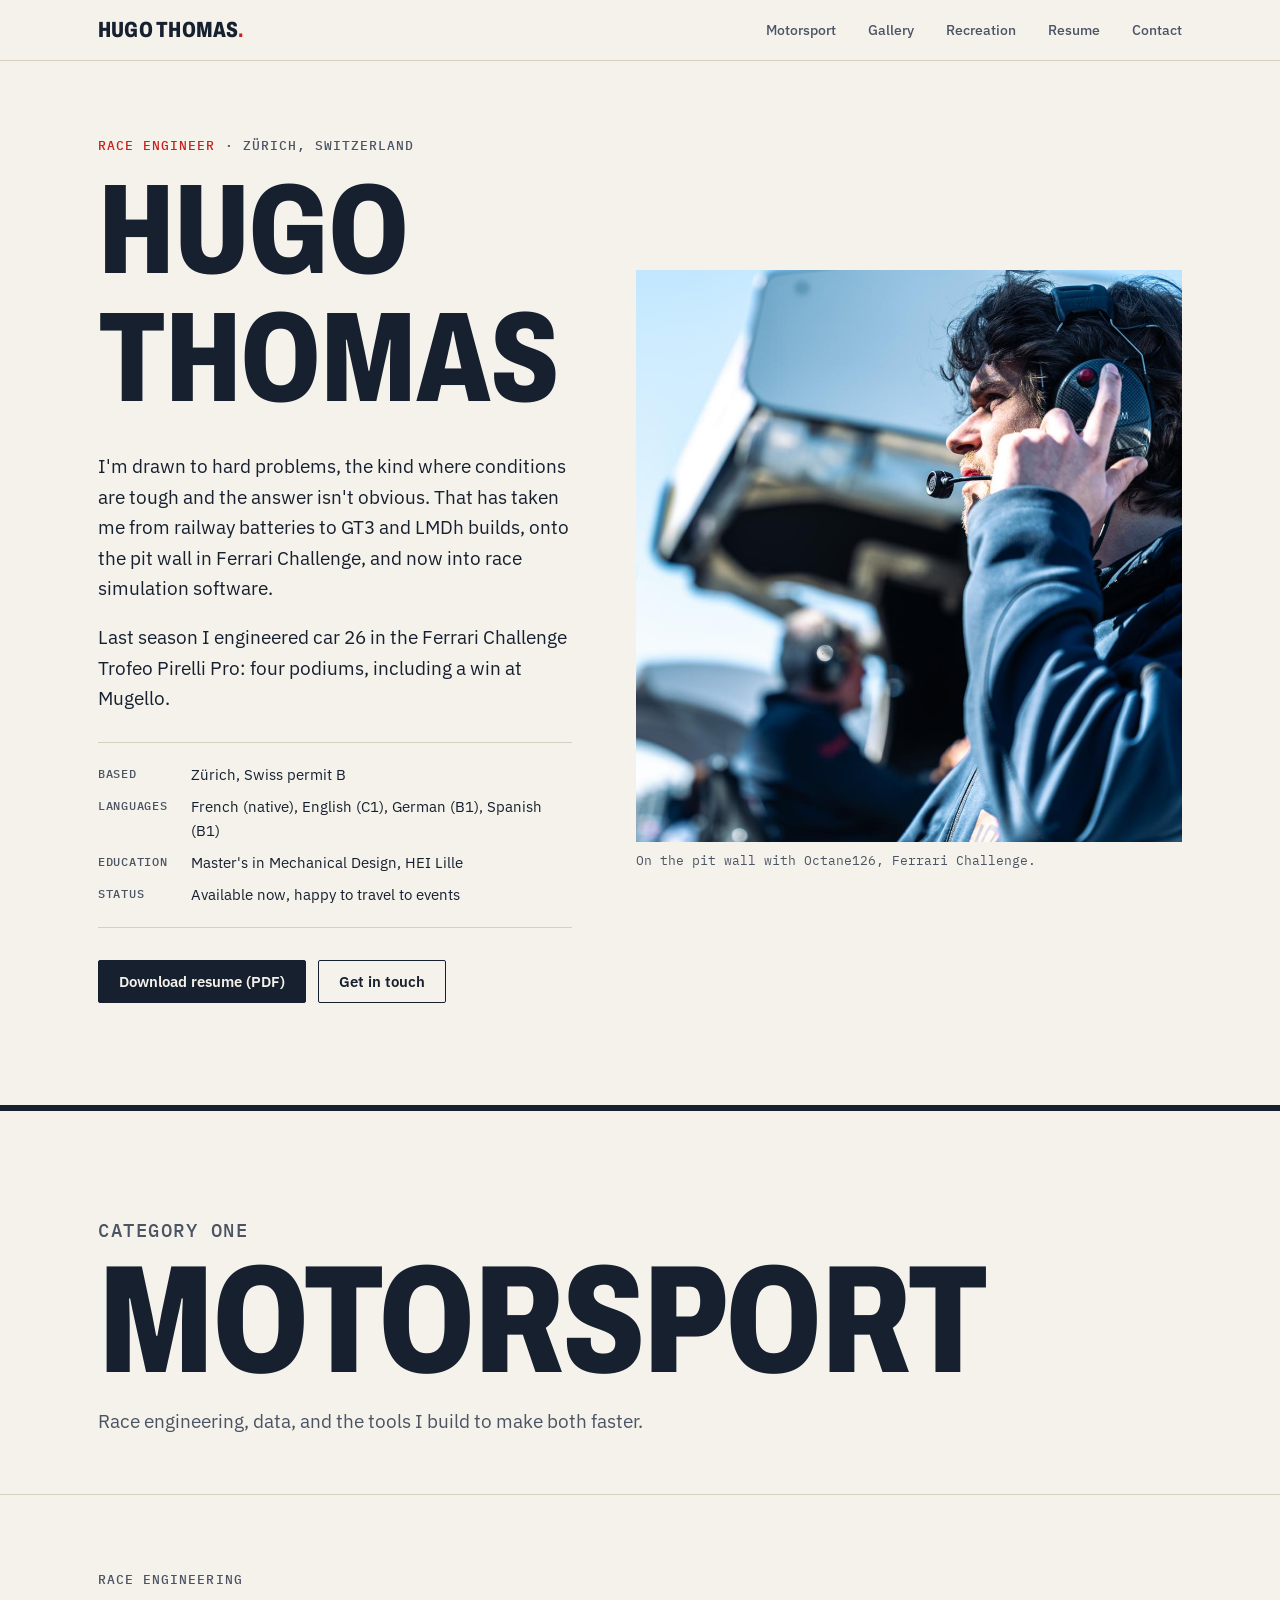
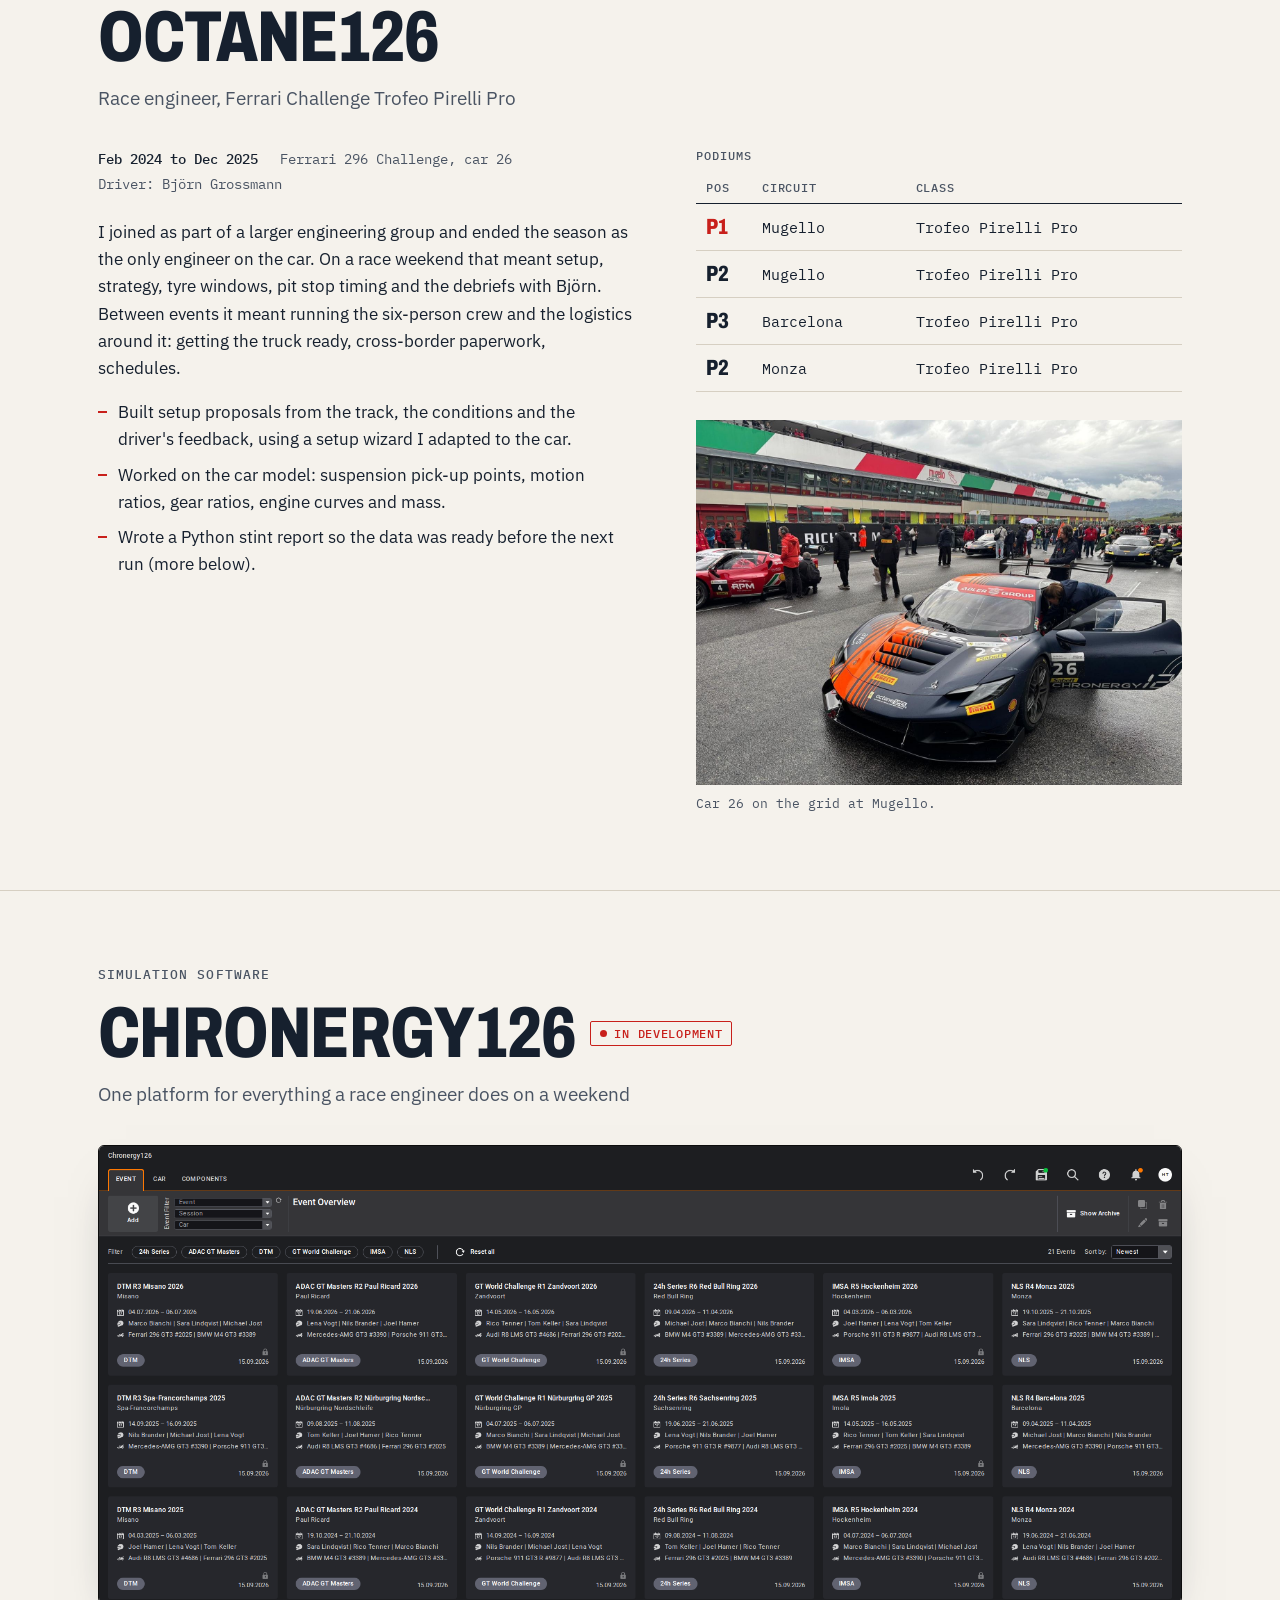
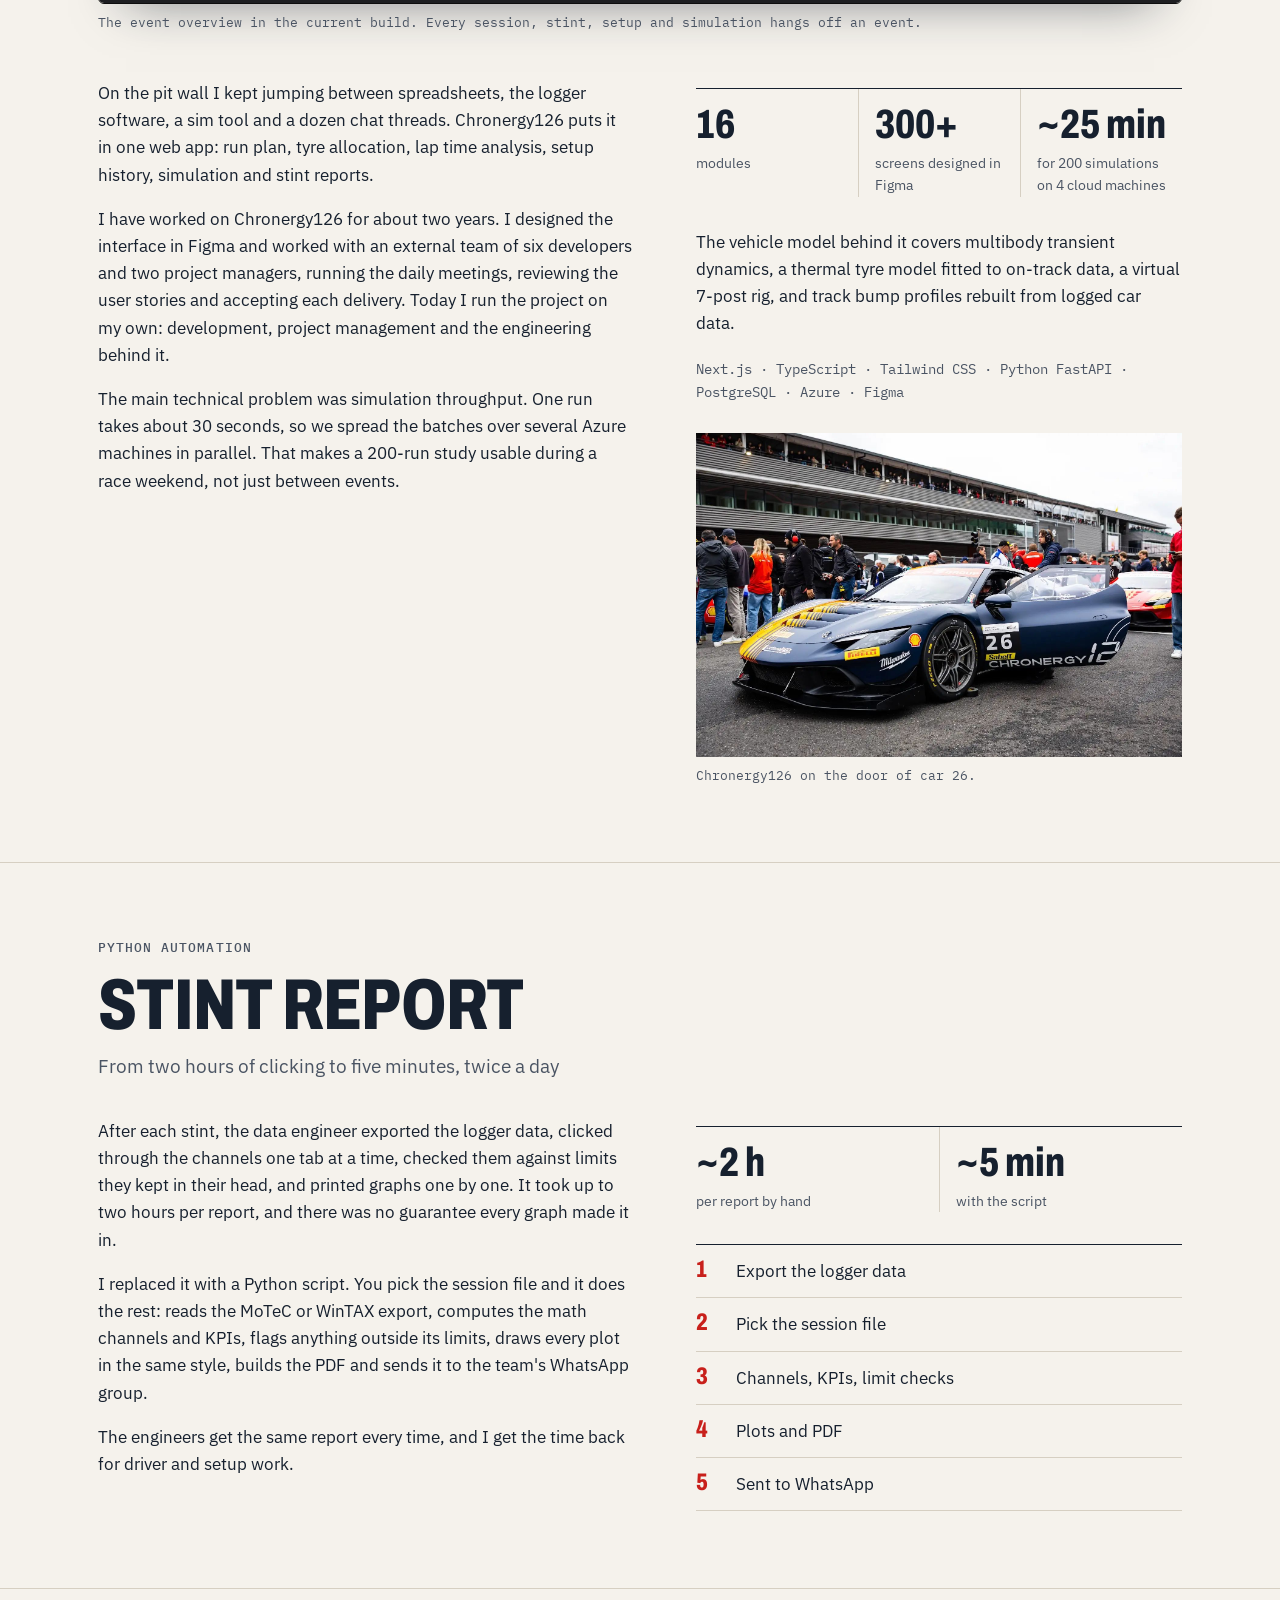
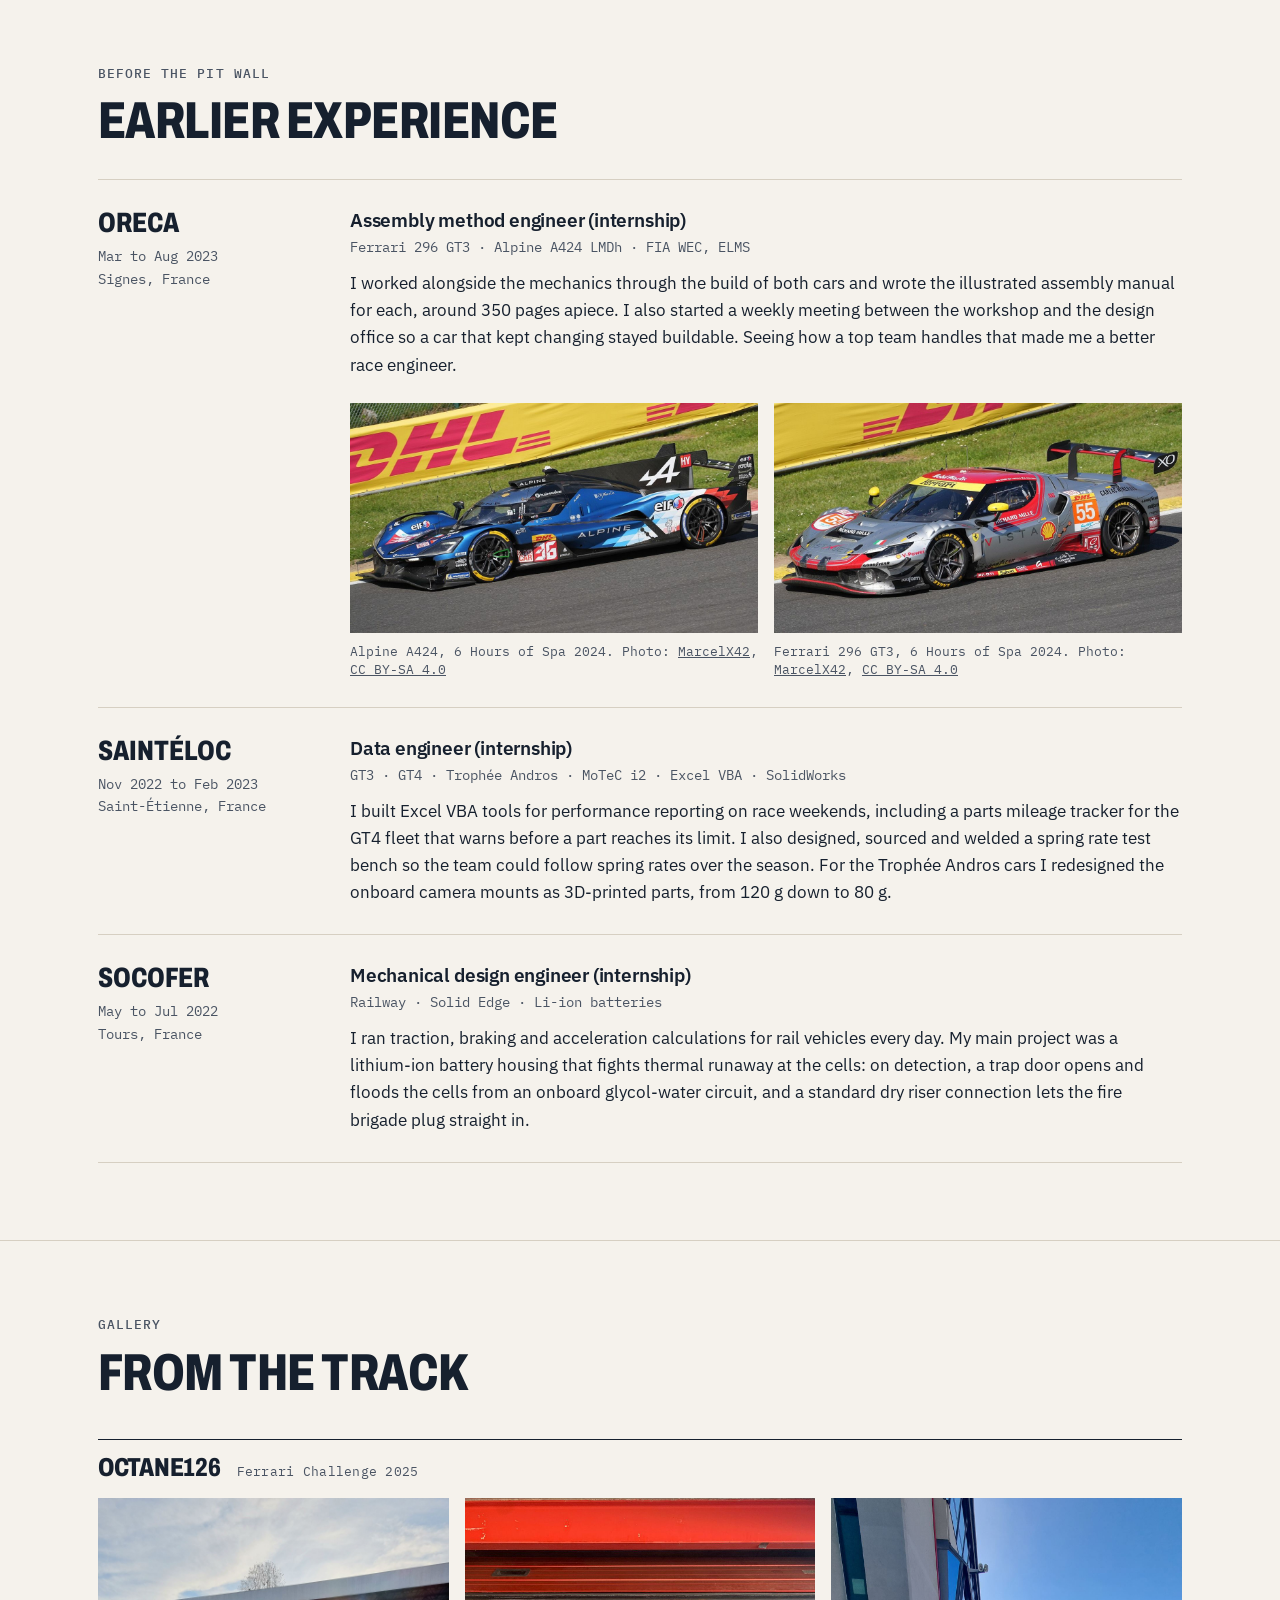
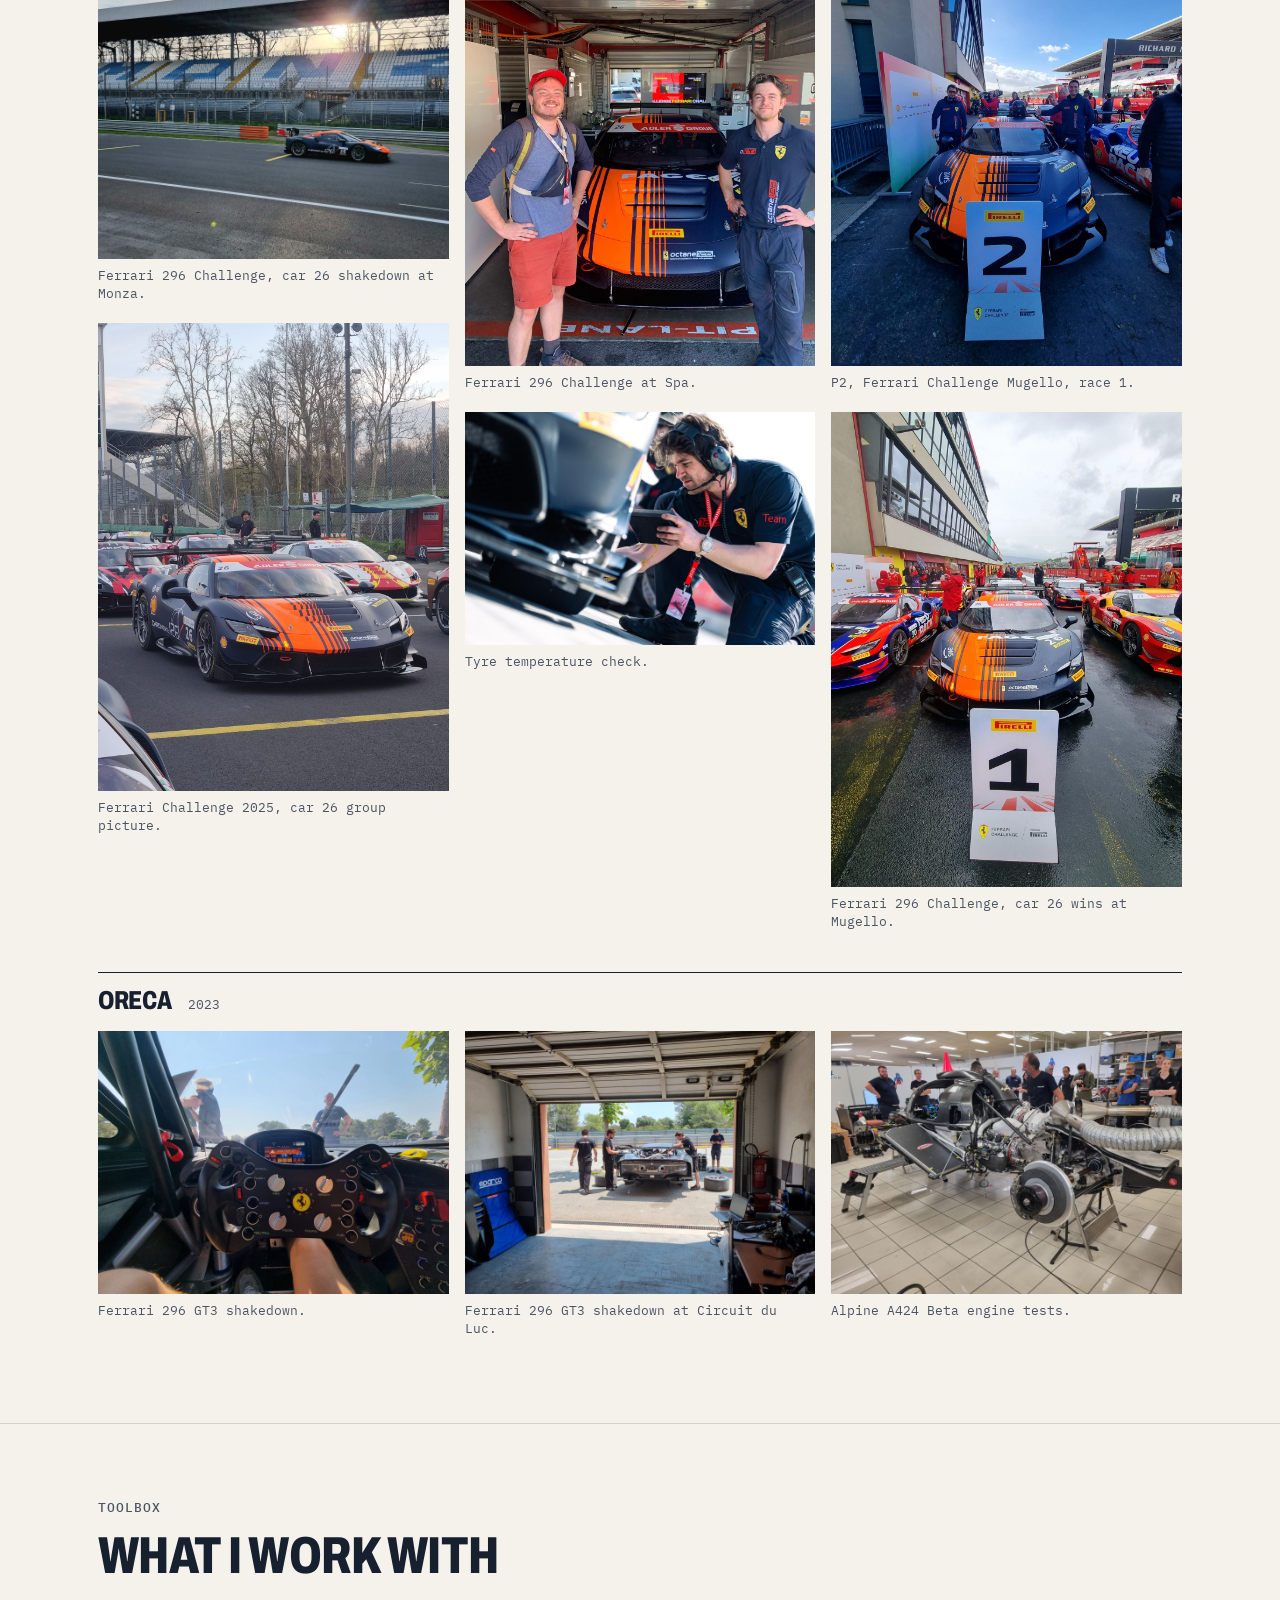
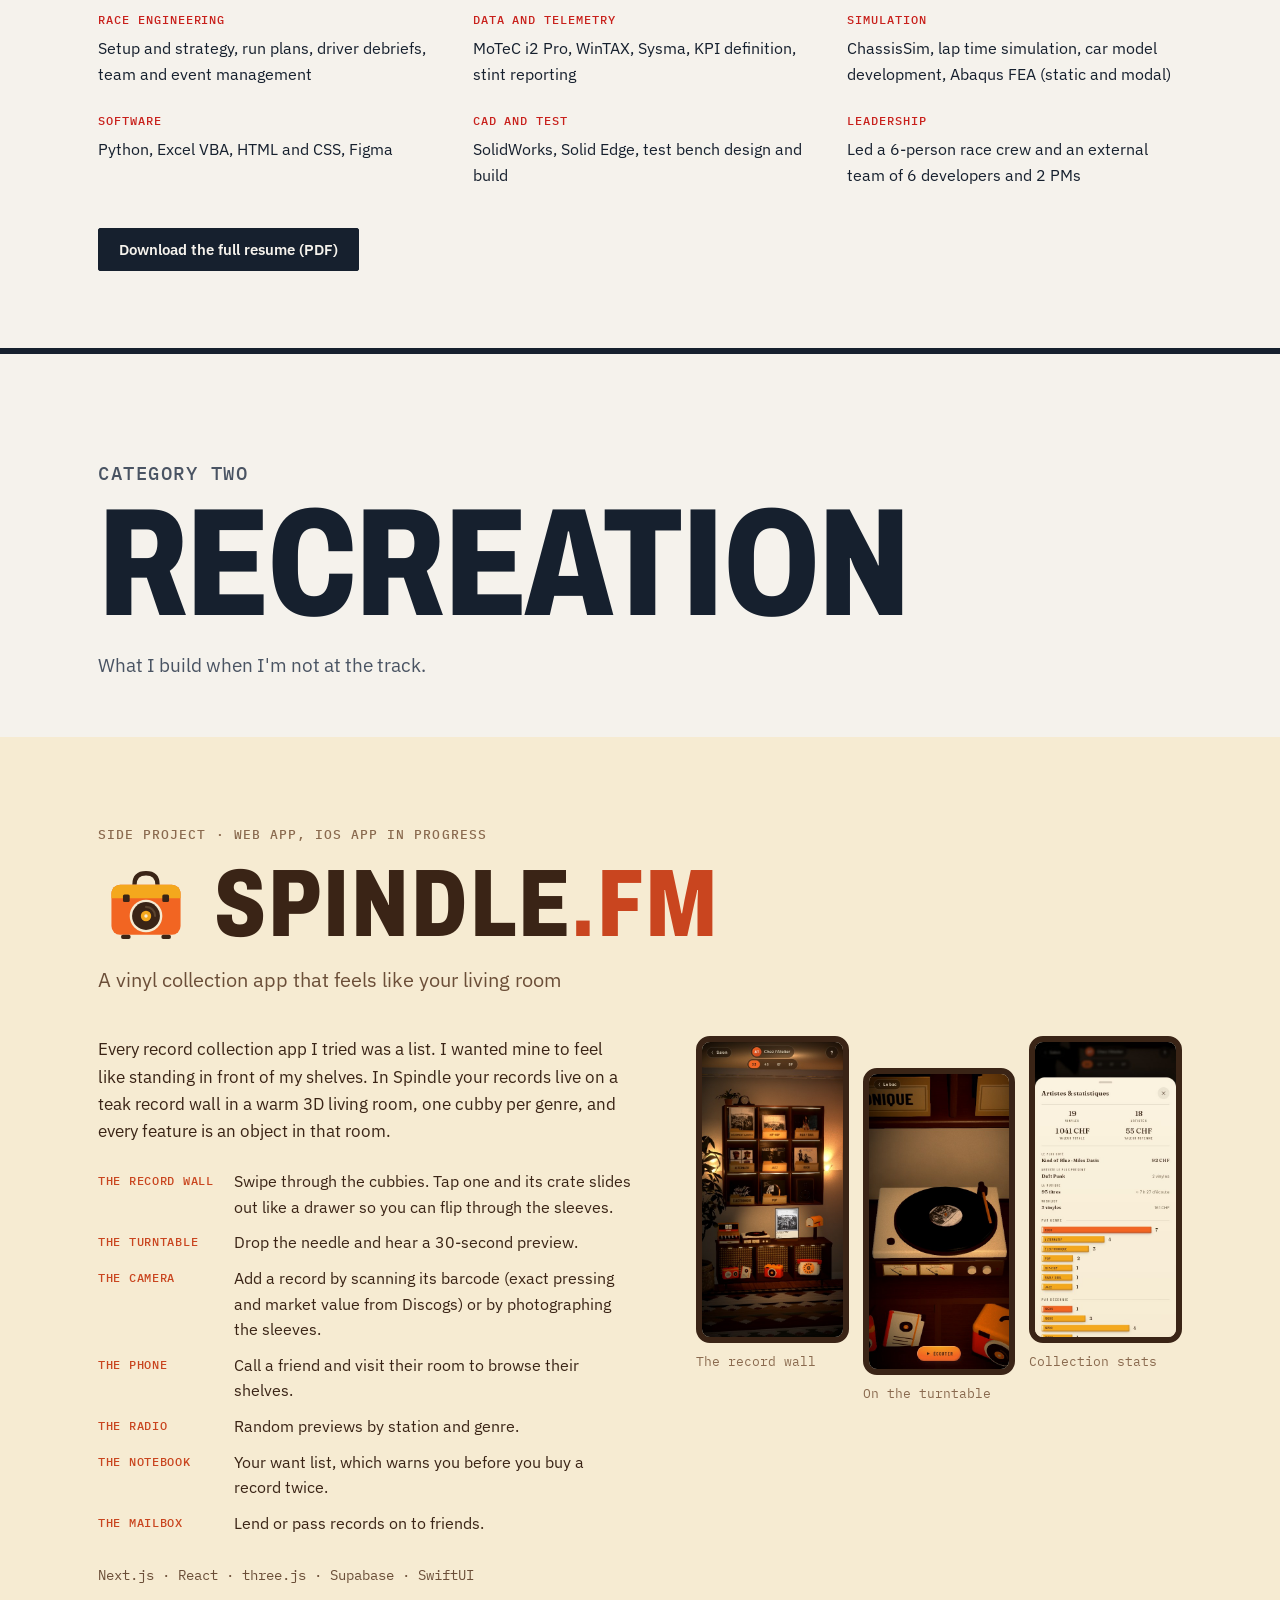
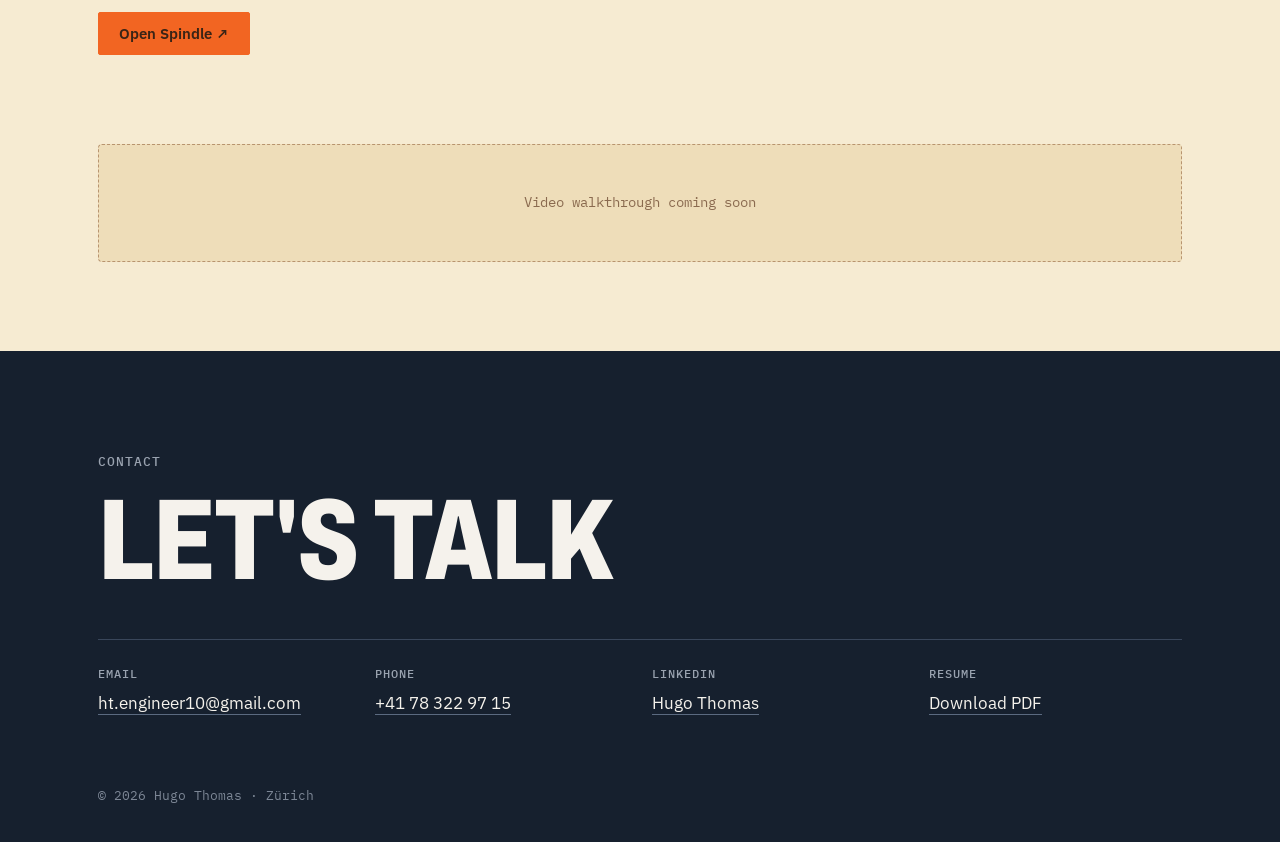
==== commit 514522a0: "Redesign portfolio: light layout, Motorsport and Recreation sections New single-page site replacing " ====
--- a/index.html
+++ b/index.html
@@ -1,1083 +1,374 @@
-<!DOCTYPE html>
+<!doctype html>
 <html lang="en">
 <head>
-<meta charset="UTF-8">
-<meta name="viewport" content="width=device-width, initial-scale=1.0">
-<title>Hugo Thomas — Engineer</title>
-<link rel="preconnect" href="https://fonts.googleapis.com">
-<link href="https://fonts.googleapis.com/css2?family=DM+Serif+Display:ital@0;1&family=DM+Mono:wght@300;400;500&family=DM+Sans:wght@300;400;500&display=swap" rel="stylesheet">
-<style>
-  :root {
-    --bg: #0e0e0e;
-    --surface: #161616;
-    --border: #2a2a2a;
-    --text: #e8e4dc;
-    --muted: #6a6560;
-    --accent: #c9a84c;
-    --accent-dim: rgba(201,168,76,0.12);
-    --accent-glow: rgba(201,168,76,0.06);
-  }
-
-  *, *::before, *::after { box-sizing: border-box; margin: 0; padding: 0; }
-
-  html { scroll-behavior: smooth; }
-
-  body {
-    background: var(--bg);
-    color: var(--text);
-    font-family: 'DM Sans', sans-serif;
-    font-weight: 300;
-    line-height: 1.7;
-    overflow-x: hidden;
-  }
-
-  /* HAMBURGER BUTTON */
-  .hamburger {
-    position: fixed;
-    bottom: 2.5rem;
-    right: 2.5rem;
-    z-index: 200;
-    width: 3rem;
-    height: 3rem;
-    background: var(--surface);
-    border: 1px solid var(--border);
-    cursor: pointer;
-    display: flex;
-    flex-direction: column;
-    align-items: center;
-    justify-content: center;
-    gap: 5px;
-    padding: 0;
-    transition: border-color 0.2s, background 0.2s;
-  }
-
-  .hamburger:hover {
-    border-color: var(--accent);
-    background: var(--accent-dim);
-  }
-
-  .hamburger span {
-    display: block;
-    width: 1.1rem;
-    height: 1px;
-    background: var(--text);
-    transition: background 0.2s;
-  }
-
-  .hamburger:hover span { background: var(--accent); }
-
-  /* MENU OVERLAY */
-  .menu-overlay {
-    position: fixed;
-    inset: 0;
-    z-index: 300;
-    background: rgba(0,0,0,0.6);
-    backdrop-filter: blur(4px);
-    opacity: 0;
-    pointer-events: none;
-    transition: opacity 0.3s ease;
-  }
-
-  .menu-overlay.open {
-    opacity: 1;
-    pointer-events: all;
-  }
-
-  .menu-panel {
-    position: absolute;
-    top: 0; right: 0; bottom: 0;
-    width: min(420px, 90vw);
-    background: var(--surface);
-    border-left: 1px solid var(--border);
-    display: flex;
-    flex-direction: column;
-    justify-content: center;
-    padding: 4rem 3rem;
-    transform: translateX(100%);
-    transition: transform 0.35s cubic-bezier(0.4, 0, 0.2, 1);
-  }
-
-  .menu-overlay.open .menu-panel {
-    transform: translateX(0);
-  }
-
-  .menu-close {
-    position: absolute;
-    top: 1.5rem; right: 1.5rem;
-    background: none;
-    border: 1px solid var(--border);
-    color: var(--muted);
-    font-size: 0.75rem;
-    width: 2rem; height: 2rem;
-    cursor: pointer;
-    display: flex; align-items: center; justify-content: center;
-    transition: color 0.2s, border-color 0.2s;
-  }
-
-  .menu-close:hover { color: var(--accent); border-color: var(--accent); }
-
-  .menu-nav {
-    display: flex;
-    flex-direction: column;
-    gap: 0;
-  }
-
-  .menu-item {
-    display: flex;
-    flex-direction: column;
-    gap: 0.2rem;
-    padding: 1.8rem 0;
-    border-bottom: 1px solid var(--border);
-    text-decoration: none;
-    color: var(--text);
-    transition: padding-left 0.2s;
-    position: relative;
-  }
-
-  .menu-item:first-child { border-top: 1px solid var(--border); }
-
-  .menu-item:hover { padding-left: 0.6rem; }
-
-  .menu-item:hover .menu-label { color: var(--accent); }
-
-  .menu-num {
-    font-family: 'DM Mono', monospace;
-    font-size: 0.6rem;
-    color: var(--muted);
-    letter-spacing: 0.12em;
-  }
-
-  .menu-label {
-    font-family: 'DM Serif Display', serif;
-    font-size: 2rem;
-    line-height: 1.1;
-    transition: color 0.2s;
-  }
-
-  .menu-sub {
-    font-family: 'DM Mono', monospace;
-    font-size: 0.62rem;
-    color: var(--muted);
-    text-transform: uppercase;
-    letter-spacing: 0.1em;
-    margin-top: 0.1rem;
-  }
-
-  /* HERO RIGHT DECO */
-  .hero-right-deco {
-    display: flex;
-    align-items: center;
-    justify-content: center;
-    height: 100%;
-    opacity: 0.15;
-  }
-
-  .deco-line {
-    display: block;
-    width: 1px;
-    height: 40%;
-    background: var(--accent);
-  }
-
-  /* NAV (hidden, kept for scroll reference) */
-  nav#mainNav { display: none; }
-  .nav-trigger { display: none; }
-
-  /* HERO */
-  .hero {
-    min-height: 100vh;
-    display: grid;
-    grid-template-columns: 1fr 1fr;
-    padding-top: 5rem;
-  }
-
-  .hero-left {
-    display: flex;
-    flex-direction: column;
-    justify-content: center;
-    padding: 6rem 5rem 6rem 5rem;
-    border-right: 1px solid var(--border);
-    position: relative;
-  }
-
-  .hero-eyebrow {
-    font-family: 'DM Mono', monospace;
-    font-size: 0.7rem;
-    color: var(--accent);
-    text-transform: uppercase;
-    letter-spacing: 0.18em;
-    margin-bottom: 2rem;
-    opacity: 0;
-    animation: fadeUp 0.8s 0.1s forwards;
-  }
-
-  .hero-name {
-    font-family: 'DM Serif Display', serif;
-    font-size: clamp(3.5rem, 6vw, 6rem);
-    line-height: 1.05;
-    margin-bottom: 0.4rem;
-    opacity: 0;
-    animation: fadeUp 0.8s 0.25s forwards;
-  }
-
-  .hero-name em {
-    font-style: italic;
-    color: var(--accent);
-  }
-
-  .hero-title {
-    font-family: 'DM Serif Display', serif;
-    font-size: clamp(1.1rem, 2vw, 1.5rem);
-    color: var(--muted);
-    font-weight: 400;
-    margin-bottom: 2.5rem;
-    opacity: 0;
-    animation: fadeUp 0.8s 0.4s forwards;
-  }
-
-  .hero-philosophy {
-    font-size: 1rem;
-    color: var(--text);
-    max-width: 480px;
-    line-height: 1.85;
-    border-left: 2px solid var(--accent);
-    padding-left: 1.5rem;
-    margin-bottom: 3rem;
-    opacity: 0;
-    animation: fadeUp 0.8s 0.55s forwards;
-  }
-
-  .hero-meta {
-    display: flex;
-    gap: 2rem;
-    flex-wrap: wrap;
-    opacity: 0;
-    animation: fadeUp 0.8s 0.7s forwards;
-  }
-
-  .meta-item {
-    display: flex;
-    flex-direction: column;
-    gap: 0.2rem;
-  }
-
-  .meta-label {
-    font-family: 'DM Mono', monospace;
-    font-size: 0.62rem;
-    color: var(--muted);
-    text-transform: uppercase;
-    letter-spacing: 0.14em;
-  }
-
-  .meta-value {
-    font-size: 0.9rem;
-    color: var(--text);
-  }
-
-  .hero-right {
-    display: flex;
-    flex-direction: column;
-    justify-content: flex-end;
-    padding: 6rem 4rem;
-    position: relative;
-    overflow: hidden;
-  }
-
-  .hero-right::before {
-    content: '';
-    position: absolute;
-    top: 20%;
-    right: -20%;
-    width: 500px;
-    height: 500px;
-    background: radial-gradient(circle, rgba(201,168,76,0.07) 0%, transparent 65%);
-    pointer-events: none;
-  }
-
-  .hero-index {
-    display: flex;
-    flex-direction: column;
-    gap: 0;
-    opacity: 0;
-    animation: fadeUp 0.8s 0.8s forwards;
-  }
-
-  .index-item {
-    display: flex;
-    align-items: center;
-    padding: 1.4rem 0;
-    border-bottom: 1px solid var(--border);
-    text-decoration: none;
-    color: var(--text);
-    transition: all 0.2s;
-    gap: 1.5rem;
-  }
-
-  .index-item:first-child { border-top: 1px solid var(--border); }
-
-  .index-item:hover {
-    color: var(--accent);
-    padding-left: 0.5rem;
-  }
-
-  .index-num {
-    font-family: 'DM Mono', monospace;
-    font-size: 0.65rem;
-    color: var(--muted);
-    letter-spacing: 0.1em;
-    min-width: 2rem;
-  }
-
-  .index-label {
-    font-family: 'DM Serif Display', serif;
-    font-size: 1.2rem;
-    flex: 1;
-  }
-
-  .index-arrow {
-    color: var(--muted);
-    font-size: 0.8rem;
-    transition: transform 0.2s, color 0.2s;
-  }
-
-  .index-item:hover .index-arrow {
-    transform: translateX(4px);
-    color: var(--accent);
-  }
-
-  /* SECTIONS */
-  section {
-    padding: 8rem 5rem;
-    border-top: 1px solid var(--border);
-    max-width: 1400px;
-    margin: 0 auto;
-  }
-
-  .section-header {
-    display: flex;
-    align-items: baseline;
-    gap: 1.5rem;
-    margin-bottom: 5rem;
-  }
-
-  .section-num {
-    font-family: 'DM Mono', monospace;
-    font-size: 0.7rem;
-    color: var(--accent);
-    text-transform: uppercase;
-    letter-spacing: 0.15em;
-  }
-
-  .section-title {
-    font-family: 'DM Serif Display', serif;
-    font-size: clamp(2rem, 4vw, 3.2rem);
-    line-height: 1.1;
-  }
-
-  /* CHRONERGY */
-  .chronergy-grid {
-    display: grid;
-    grid-template-columns: 1fr 1fr;
-    gap: 2px;
-    background: var(--border);
-    border: 1px solid var(--border);
-    margin-bottom: 4rem;
-  }
-
-  .c-cell {
-    background: var(--surface);
-    padding: 2.5rem;
-  }
-
-  .c-cell-label {
-    font-family: 'DM Mono', monospace;
-    font-size: 0.62rem;
-    color: var(--accent);
-    text-transform: uppercase;
-    letter-spacing: 0.14em;
-    margin-bottom: 0.8rem;
-  }
-
-  .c-cell-value {
-    font-family: 'DM Serif Display', serif;
-    font-size: 2.2rem;
-    line-height: 1.1;
-    margin-bottom: 0.5rem;
-  }
-
-  .c-cell-desc {
-    font-size: 0.85rem;
-    color: var(--muted);
-    line-height: 1.6;
-  }
-
-  .c-cell.span2 { grid-column: span 2; }
-
-  .c-cell-body {
-    font-size: 0.95rem;
-    color: var(--text);
-    line-height: 1.85;
-  }
-
-  .tag-row {
-    display: flex;
-    flex-wrap: wrap;
-    gap: 0.5rem;
-    margin-top: 1rem;
-  }
-
-  .tag {
-    font-family: 'DM Mono', monospace;
-    font-size: 0.62rem;
-    color: var(--muted);
-    background: var(--border);
-    padding: 0.3rem 0.7rem;
-    letter-spacing: 0.08em;
-    text-transform: uppercase;
-  }
-
-  /* PYTHON SECTION */
-  .python-layout {
-    display: grid;
-    grid-template-columns: 1fr 1.6fr;
-    gap: 4rem;
-    align-items: start;
-  }
-
-  .stat-block {
-    background: var(--surface);
-    border: 1px solid var(--border);
-    padding: 2rem;
-  }
-
-  .stat-num {
-    font-family: 'DM Serif Display', serif;
-    font-size: 4rem;
-    color: var(--accent);
-    line-height: 1;
-    display: block;
-    margin-bottom: 0.3rem;
-  }
-
-  .stat-unit {
-    font-family: 'DM Mono', monospace;
-    font-size: 0.7rem;
-    color: var(--muted);
-    text-transform: uppercase;
-    letter-spacing: 0.12em;
-    margin-bottom: 0.6rem;
-    display: block;
-  }
-
-  .stat-desc {
-    font-size: 0.85rem;
-    color: var(--muted);
-    line-height: 1.6;
-  }
-
-  .stats-row {
-    display: flex;
-    gap: 1px;
-    background: var(--border);
-    margin-bottom: 2rem;
-  }
-
-  .stats-row .stat-block {
-    flex: 1;
-    border: none;
-    border-radius: 0;
-  }
-
-  .flow-steps {
-    display: flex;
-    flex-direction: column;
-    gap: 0;
-  }
-
-  .flow-step {
-    display: flex;
-    gap: 1.5rem;
-    padding: 1.5rem 0;
-    border-bottom: 1px solid var(--border);
-    align-items: flex-start;
-  }
-
-  .flow-step:last-child { border-bottom: none; }
-
-  .step-icon {
-    width: 2rem;
-    height: 2rem;
-    background: var(--accent-dim);
-    border: 1px solid rgba(201,168,76,0.3);
-    display: flex;
-    align-items: center;
-    justify-content: center;
-    font-family: 'DM Mono', monospace;
-    font-size: 0.65rem;
-    color: var(--accent);
-    flex-shrink: 0;
-    margin-top: 0.1rem;
-  }
-
-  .step-content h4 {
-    font-family: 'DM Sans', sans-serif;
-    font-weight: 500;
-    font-size: 0.9rem;
-    margin-bottom: 0.3rem;
-    color: var(--text);
-  }
-
-  .step-content p {
-    font-size: 0.82rem;
-    color: var(--muted);
-    line-height: 1.6;
-  }
-
-  /* MECHANICAL DESIGN */
-  .mech-grid {
-    display: grid;
-    grid-template-columns: 1fr 1fr 1fr;
-    gap: 2px;
-    background: var(--border);
-  }
-
-  .mech-card {
-    background: var(--surface);
-    padding: 2.5rem;
-    display: flex;
-    flex-direction: column;
-    gap: 1rem;
-    transition: background 0.2s;
-  }
-
-  .mech-card:hover { background: #1c1c1c; }
-
-  .mech-card-period {
-    font-family: 'DM Mono', monospace;
-    font-size: 0.6rem;
-    color: var(--muted);
-    letter-spacing: 0.12em;
-    text-transform: uppercase;
-  }
-
-  .mech-card-company {
-    font-family: 'DM Serif Display', serif;
-    font-size: 1.6rem;
-    line-height: 1.1;
-  }
-
-  .mech-card-role {
-    font-size: 0.8rem;
-    color: var(--accent);
-    font-family: 'DM Mono', monospace;
-    text-transform: uppercase;
-    letter-spacing: 0.1em;
-  }
-
-  .mech-card-body {
-    font-size: 0.88rem;
-    color: var(--muted);
-    line-height: 1.75;
-    flex: 1;
-  }
-
-  .mech-card-highlight {
-    background: var(--accent-dim);
-    border-left: 2px solid var(--accent);
-    padding: 0.8rem 1rem;
-    font-size: 0.82rem;
-    color: var(--text);
-    line-height: 1.6;
-    font-style: italic;
-  }
-
-  /* MECHANICAL SECTIONS */
-  .mech-section {
-    padding: 7rem 5rem;
-  }
-
-  .mech-section-inner {
-    display: grid;
-    grid-template-columns: 1fr 2fr;
-    gap: 6rem;
-    align-items: start;
-  }
-
-  .mech-section-left {
-    position: sticky;
-    top: 6rem;
-    display: flex;
-    flex-direction: column;
-    gap: 0.8rem;
-  }
-
-  .mech-section-company {
-    font-family: 'DM Serif Display', serif;
-    font-size: clamp(2.5rem, 4vw, 3.8rem);
-    line-height: 1.05;
-    color: var(--text);
-  }
-
-  .mech-section-right {
-    padding-top: 0.2rem;
-  }
-
-  .mech-section-body {
-    font-size: 1rem;
-    color: var(--muted);
-    line-height: 1.9;
-  }
-
-  /* FOOTER */
-  footer {
-    border-top: 1px solid var(--border);
-    padding: 4rem 5rem;
-    display: flex;
-    justify-content: space-between;
-    align-items: center;
-    max-width: 1400px;
-    margin: 0 auto;
-  }
-
-  .footer-left {
-    font-family: 'DM Serif Display', serif;
-    font-size: 1.2rem;
-  }
-
-  .footer-contact {
-    display: flex;
-    gap: 3rem;
-  }
-
-  .contact-item {
-    display: flex;
-    flex-direction: column;
-    gap: 0.2rem;
-  }
-
-  .contact-label {
-    font-family: 'DM Mono', monospace;
-    font-size: 0.6rem;
-    color: var(--muted);
-    text-transform: uppercase;
-    letter-spacing: 0.12em;
-  }
-
-  .contact-value {
-    font-size: 0.9rem;
-    color: var(--text);
-  }
-
-  .contact-link {
-    font-size: 0.9rem;
-    color: var(--accent);
-    text-decoration: none;
-    border-bottom: 1px solid rgba(201,168,76,0.3);
-    transition: border-color 0.2s;
-  }
-
-  .contact-link:hover { border-color: var(--accent); }
-
-  /* FULL WIDTH WRAPPER */
-  .full-width {
-    border-top: 1px solid var(--border);
-  }
-
-  /* ANIMATIONS */
-  @keyframes fadeUp {
-    from { opacity: 0; transform: translateY(16px); }
-    to   { opacity: 1; transform: translateY(0); }
-  }
-
-  /* SECTION SEPARATOR LINE */
-  .divider {
-    width: 3rem;
-    height: 1px;
-    background: var(--accent);
-    margin: 2.5rem 0;
-  }
-
-  /* RESPONSIVE */
-  @media (max-width: 900px) {
-    nav { padding: 1rem 1.5rem; }
-    .nav-links { gap: 1.2rem; }
-    .hero { grid-template-columns: 1fr; }
-    .hero-left { padding: 5rem 2rem 3rem; border-right: none; border-bottom: 1px solid var(--border); }
-    .hero-right { padding: 3rem 2rem; }
-    section { padding: 5rem 1.5rem; }
-    .chronergy-grid { grid-template-columns: 1fr; }
-    .c-cell.span2 { grid-column: span 1; }
-    .python-layout { grid-template-columns: 1fr; }
-    .mech-section { padding: 4rem 1.5rem; }
-    .mech-section-inner { grid-template-columns: 1fr; gap: 2rem; }
-    .mech-section-left { position: static; }
-    footer { flex-direction: column; gap: 2rem; padding: 3rem 1.5rem; }
-  }
-</style>
+  <meta charset="utf-8">
+  <meta name="viewport" content="width=device-width, initial-scale=1">
+  <title>Hugo Thomas · Race Engineer</title>
+  <meta name="description" content="Hugo Thomas, race engineer based in Zürich. Ferrari Challenge, telemetry, simulation software and Python automation.">
+  <meta property="og:title" content="Hugo Thomas · Race Engineer">
+  <meta property="og:description" content="Race engineering, data and the tools around them.">
+  <meta property="og:image" content="assets/hugo-octane126.jpg">
+  <link rel="preconnect" href="https://fonts.googleapis.com">
+  <link rel="preconnect" href="https://fonts.gstatic.com" crossorigin>
+  <link href="https://fonts.googleapis.com/css2?family=Archivo:wdth,wght@62..125,400..900&family=IBM+Plex+Mono:wght@400;500&family=IBM+Plex+Sans:wght@400;500;600&display=swap" rel="stylesheet">
+  <link rel="stylesheet" href="styles.css">
 </head>
 <body>
 
-<div class="nav-trigger" id="navTrigger"></div>
-<nav id="mainNav">
-  <ul class="nav-links">
-    <li><a href="#chronergy">Chronergy126</a></li>
-    <li><a href="#python">Automation</a></li>
-    <li><a href="#mechanical">Design</a></li>
-    <li><a href="#contact">Contact</a></li>
-  </ul>
-</nav>
-
-<!-- HERO -->
-<div class="hero">
-  <div class="hero-left">
-    <span class="hero-eyebrow">Portfolio · Zürich, Switzerland</span>
-    <h1 class="hero-name">Hugo<br><em>Thomas</em></h1>
-    <p class="hero-title">Mechanical Design & Race Engineer</p>
-    <blockquote class="hero-philosophy">
-      I'm pulled toward challenges. Hard ones, where the conditions are tough and the answer isn't obvious. That's the thread through everything I've done — batteries, GT3, LMDh, race engineering, simulation software. The field kept changing, but the motivation never did.
-    </blockquote>
-    <div class="hero-meta">
-      <div class="meta-item">
-        <span class="meta-label">Based</span>
-        <span class="meta-value">Zürich, CH</span>
-      </div>
-      <div class="meta-item">
-        <span class="meta-label">Nationality</span>
-        <span class="meta-value">French</span>
-      </div>
-      <div class="meta-item">
-        <span class="meta-label">Languages</span>
-        <span class="meta-value">FR · EN</span>
-      </div>
-      <div class="meta-item">
-        <span class="meta-label">Education</span>
-        <span class="meta-value">M.Eng · JUNIA-HEI Lille</span>
-      </div>
-    </div>
-  </div>
-
-  <div class="hero-right">
-    <div class="hero-right-deco">
-      <span class="deco-line"></span>
-    </div>
-  </div>
-</div>
-
-<!-- HAMBURGER BUTTON -->
-<button class="hamburger" id="hamburger" aria-label="Open menu">
-  <span></span>
-  <span></span>
-  <span></span>
-</button>
-
-<!-- MENU OVERLAY -->
-<div class="menu-overlay" id="menuOverlay">
-  <div class="menu-panel">
-    <button class="menu-close" id="menuClose" aria-label="Close menu">✕</button>
-    <nav class="menu-nav">
-      <a href="#chronergy" class="menu-item" data-num="01">
-        <span class="menu-num">01</span>
-        <span class="menu-label">Chronergy126</span>
-        <span class="menu-sub">Race Simulation Platform</span>
-      </a>
-      <a href="#python" class="menu-item" data-num="02">
-        <span class="menu-num">02</span>
-        <span class="menu-label">Automation</span>
-        <span class="menu-sub">Python Stint Report Pipeline</span>
-      </a>
-      <a href="#mechanical" class="menu-item" data-num="03">
-        <span class="menu-num">03</span>
-        <span class="menu-label">Design</span>
-        <span class="menu-sub">ORECA · SOCOFER · SAINTéLOC</span>
-      </a>
-      <a href="#contact" class="menu-item" data-num="04">
-        <span class="menu-num">04</span>
-        <span class="menu-label">Contact</span>
-        <span class="menu-sub">Zürich, Switzerland</span>
-      </a>
+<header class="top">
+  <div class="wrap">
+    <a class="brand" href="#">Hugo Thomas<span>.</span></a>
+    <nav>
+      <a href="#motorsport">Motorsport</a>
+      <a class="hide-sm" href="#gallery">Gallery</a>
+      <a href="#recreation">Recreation</a>
+      <a class="hide-sm" href="assets/hugo-thomas-resume.pdf" target="_blank" rel="noopener">Resume</a>
+      <a href="#contact">Contact</a>
     </nav>
   </div>
-</div>
-
-<!-- CHRONERGY -->
-<div class="full-width" id="chronergy">
-<section>
-  <div class="section-header">
-    <span class="section-num">01</span>
-    <h2 class="section-title">Chronergy126<br>Race Simulation Platform</h2>
-  </div>
-
-  <div class="chronergy-grid">
-    <div class="c-cell span2">
-      <div class="c-cell-label">Project Overview</div>
-      <div class="c-cell-body">
-        Chronergy126 is a cloud-based web application built to centralise race engineering workflows: session planning, telemetry analysis, simulation, strategy, and reporting, all in one platform. The project grew out of a concrete gap identified on the pit wall — existing tools were fragmented, slow, and not built for the pace of a race weekend. I built this to close that gap.
-      </div>
-      <div class="tag-row">
-        <span class="tag">Next.js 14</span>
-        <span class="tag">TypeScript</span>
-        <span class="tag">Tailwind CSS</span>
-        <span class="tag">Python FastAPI</span>
-        <span class="tag">PostgreSQL</span>
-        <span class="tag">Azure</span>
-        <span class="tag">Figma</span>
-      </div>
-    </div>
-
-    <div class="c-cell">
-      <div class="c-cell-label">Simulation Performance</div>
-      <div class="c-cell-value">~25 min</div>
-      <div class="c-cell-desc">to run 200 simulations in parallel across 4 cloud machines — a task that would take days sequentially</div>
-    </div>
-
-    <div class="c-cell">
-      <div class="c-cell-label">Product Scale</div>
-      <div class="c-cell-value">16 modules<br>300+ screens</div>
-      <div class="c-cell-desc">full design system in Figma, handed over to a 6-person external development team</div>
-    </div>
-
-    <div class="c-cell">
-      <div class="c-cell-label">My Role</div>
-      <div class="c-cell-body" style="font-size:0.9rem;">
-        I led the project end-to-end as product owner and lead front-end developer. My work spanned the full product lifecycle: concept definition, UX architecture in Figma, developer handoff, user story review, acceptance testing, and ultimately direct front-end development using the Figma-to-code pipeline in Cursor with Claude Code.
-        <div class="divider"></div>
-        Managing a 6-person remote team in Romania while maintaining quality and velocity required building a clear process from scratch — structured reviews, defined acceptance criteria, and a CLAUDE.md context file to keep AI-assisted development consistent across sessions.
-      </div>
-    </div>
-
-    <div class="c-cell">
-      <div class="c-cell-label">Core Engineering Challenge</div>
-      <div class="c-cell-body" style="font-size:0.9rem;">
-        The hardest technical problem was scaling simulation throughput per user. A single simulation runs in ~30 seconds on one machine. The solution: parallel cloud execution across multiple Azure instances, dropping 200 simulations from days of sequential compute to approximately 25 minutes wall-clock time.
-        <div class="divider"></div>
-        This required rethinking the job queuing architecture and how the backend distributed workloads — a problem with real consequences for whether the platform is usable during a live race weekend or just in testing environments.
-      </div>
-    </div>
-
-    <div class="c-cell span2">
-      <div class="c-cell-label">Why It Exists</div>
-      <div class="c-cell-body">
-        Race engineering tooling is stuck in a world of spreadsheets, disconnected apps, and information scattered across a dozen windows. Chronergy126 brings all of it into one place: session plan, tyre allocation tracker, lap time analysis, setup history, simulation runs, and stint reports. The underlying simulation physics — full multibody transient dynamics, a thermal tyre model reverse-engineered from on-track data, virtual 7-post rig analysis, and auto track bump profile reconstruction from logged car data — were developed through years of applied work at the intersection of on-track performance and software.
-      </div>
-    </div>
+</header>
+
+<main>
+
+<!-- ============ HERO ============ -->
+<section class="hero">
+  <div class="wrap">
+    <div>
+      <p class="kicker"><b>Race engineer</b> · Zürich, Switzerland</p>
+      <h1>Hugo<br>Thomas</h1>
+      <p class="lede">I'm drawn to hard problems, the kind where conditions are tough and the answer isn't obvious. That has taken me from railway batteries to GT3 and LMDh builds, onto the pit wall in Ferrari Challenge, and now into race simulation software.</p>
+      <p class="lede">Last season I engineered car 26 in the Ferrari Challenge Trofeo Pirelli Pro: four podiums, including a win at Mugello.</p>
+      <dl class="facts">
+        <dt>Based</dt><dd>Zürich, Swiss permit B</dd>
+        <dt>Languages</dt><dd>French (native), English (C1), German (B1), Spanish (B1)</dd>
+        <dt>Education</dt><dd>Master's in Mechanical Design, HEI Lille</dd>
+        <dt>Status</dt><dd>Available now, happy to travel to events</dd>
+      </dl>
+      <div class="actions">
+        <a class="btn solid" href="assets/hugo-thomas-resume.pdf" target="_blank" rel="noopener">Download resume (PDF)</a>
+        <a class="btn" href="#contact">Get in touch</a>
+      </div>
+    </div>
+    <figure>
+      <img src="assets/hugo-octane126.jpg" width="1600" height="1066" alt="Hugo Thomas on the pit wall with a radio headset, Ferrari Challenge">
+      <figcaption>On the pit wall with Octane126, Ferrari Challenge.</figcaption>
+    </figure>
   </div>
 </section>
-</div>
-
-<!-- PYTHON -->
-<div class="full-width" id="python">
-<section>
-  <div class="section-header">
-    <span class="section-num">02</span>
-    <h2 class="section-title">Python Automation<br>Stint Report Pipeline</h2>
-  </div>
-
-  <div class="python-layout">
-    <div>
-      <div class="stats-row">
-        <div class="stat-block">
-          <span class="stat-num">2h</span>
-          <span class="stat-unit">Manual process</span>
-          <span class="stat-desc">Per stint, done by hand across multiple windows and tools</span>
-        </div>
-        <div class="stat-block">
-          <span class="stat-num">5min</span>
-          <span class="stat-unit">Automated</span>
-          <span class="stat-desc">Same output, zero errors, sent directly to the engineering WhatsApp group</span>
-        </div>
-      </div>
-      <div class="stat-block" style="margin-bottom:1px;">
-        <span class="stat-num">24×</span>
-        <span class="stat-unit">Speed improvement</span>
-        <span class="stat-desc">The script runs: data selection, channel parsing, KPI computation (math channels, threshold checks), graph generation, PDF styling and assembly, automated WhatsApp delivery</span>
-      </div>
-    </div>
-
-    <div>
-      <p style="font-size:0.95rem; color:var(--muted); margin-bottom:2rem; line-height:1.8;">
-        At Octane126, post-stint analysis was done entirely by hand. The data engineer would download car data from the logger, open the analysis software, navigate through channels tab by tab, manually identify anomalies using KPIs they held in their heads, then build a report by printing individual graphs one at a time. Two hours per stint, with no guarantee every relevant graph made it in.
-      </p>
-
-      <div class="flow-steps">
-        <div class="flow-step">
-          <div class="step-icon">01</div>
-          <div class="step-content">
-            <h4>Data Download</h4>
-            <p>Engineer downloads raw car data from the VBOX at the end of a stint. No change to existing hardware workflow.</p>
+
+<!-- ============ MOTORSPORT ============ -->
+<section id="motorsport">
+  <div class="category">
+    <div class="wrap">
+      <p class="kicker">Category one</p>
+      <h2>Motorsport</h2>
+      <p>Race engineering, data, and the tools I build to make both faster.</p>
+    </div>
+  </div>
+
+  <!-- Race engineering -->
+  <article class="project" id="race-engineering">
+    <div class="wrap">
+      <div class="project-head">
+        <p class="kicker">Race engineering</p>
+        <h3>Octane126</h3>
+        <p class="sub">Race engineer, Ferrari Challenge Trofeo Pirelli Pro</p>
+      </div>
+      <div class="cols">
+        <div class="prose">
+          <div class="meta">
+            <span><b>Feb 2024 to Dec 2025</b></span>
+            <span>Ferrari 296 Challenge, car 26</span>
+            <span>Driver: Björn Grossmann</span>
           </div>
-        </div>
-        <div class="flow-step">
-          <div class="step-icon">02</div>
-          <div class="step-content">
-            <h4>Script Launch &amp; File Selection</h4>
-            <p>Single command. Engineer selects the session file. The script handles everything from that point.</p>
+          <p>I joined as part of a larger engineering group and ended the season as the only engineer on the car. On a race weekend that meant setup, strategy, tyre windows, pit stop timing and the debriefs with Björn. Between events it meant running the six-person crew and the logistics around it: getting the truck ready, cross-border paperwork, schedules.</p>
+          <ul>
+            <li>Built setup proposals from the track, the conditions and the driver's feedback, using a setup wizard I adapted to the car.</li>
+            <li>Worked on the car model: suspension pick-up points, motion ratios, gear ratios, engine curves and mass.</li>
+            <li>Wrote a Python stint report so the data was ready before the next run (more below).</li>
+          </ul>
+        </div>
+        <div>
+          <table class="timing">
+            <caption>Podiums</caption>
+            <thead><tr><th>Pos</th><th>Circuit</th><th>Class</th></tr></thead>
+            <tbody>
+              <tr class="win"><td class="pos">P1</td><td>Mugello</td><td>Trofeo Pirelli Pro</td></tr>
+              <tr><td class="pos">P2</td><td>Mugello</td><td>Trofeo Pirelli Pro</td></tr>
+              <tr><td class="pos">P3</td><td>Barcelona</td><td>Trofeo Pirelli Pro</td></tr>
+              <tr><td class="pos">P2</td><td>Monza</td><td>Trofeo Pirelli Pro</td></tr>
+            </tbody>
+          </table>
+          <figure class="photo car">
+            <img src="assets/car26-mugello.jpg" width="1400" height="1050" alt="Ferrari Challenge car 26 in Octane126 livery on the grid at Mugello, door open">
+            <figcaption class="caption">Car 26 on the grid at Mugello.</figcaption>
+          </figure>
+        </div>
+      </div>
+    </div>
+  </article>
+
+  <!-- Chronergy126 -->
+  <article class="project" id="chronergy126">
+    <div class="wrap">
+      <div class="project-head">
+        <p class="kicker">Simulation software</p>
+        <h3>Chronergy126<span class="badge">In development</span></h3>
+        <p class="sub">One platform for everything a race engineer does on a weekend</p>
+      </div>
+      <figure class="photo screen">
+        <img src="assets/chronergy126-events.png" width="1920" height="810" alt="Chronergy126 event overview: a grid of race events across DTM, GT World Challenge, IMSA and NLS with dates, drivers and cars">
+        <figcaption class="caption">The event overview in the current build. Every session, stint, setup and simulation hangs off an event.</figcaption>
+      </figure>
+      <div class="cols">
+        <div class="prose">
+          <p>On the pit wall I kept jumping between spreadsheets, the logger software, a sim tool and a dozen chat threads. Chronergy126 puts it in one web app: run plan, tyre allocation, lap time analysis, setup history, simulation and stint reports.</p>
+          <p>I have worked on Chronergy126 for about two years. I designed the interface in Figma and worked with an external team of six developers and two project managers, running the daily meetings, reviewing the user stories and accepting each delivery. Today I run the project on my own: development, project management and the engineering behind it.</p>
+          <p>The main technical problem was simulation throughput. One run takes about 30 seconds, so we spread the batches over several Azure machines in parallel. That makes a 200-run study usable during a race weekend, not just between events.</p>
+        </div>
+        <div class="prose">
+          <div class="figures">
+            <div><strong>16</strong><span>modules</span></div>
+            <div><strong>300+</strong><span>screens designed in Figma</span></div>
+            <div><strong>~25 min</strong><span>for 200 simulations on 4 cloud machines</span></div>
           </div>
-        </div>
-        <div class="flow-step">
-          <div class="step-icon">03</div>
-          <div class="step-content">
-            <h4>Automated Channel Analysis</h4>
-            <p>Parses all data channels, computes math channels, applies thresholds, flags anomalies. No manual browsing.</p>
+          <p>The vehicle model behind it covers multibody transient dynamics, a thermal tyre model fitted to on-track data, a virtual 7-post rig, and track bump profiles rebuilt from logged car data.</p>
+          <p class="stack">Next.js · TypeScript · Tailwind CSS · Python FastAPI · PostgreSQL · Azure · Figma</p>
+          <figure class="photo car">
+            <img src="assets/car26-chronergy.jpg" width="1600" height="1067" alt="Car 26 on the grid with the Chronergy126 name on its door">
+            <figcaption class="caption">Chronergy126 on the door of car 26.</figcaption>
+          </figure>
+        </div>
+      </div>
+    </div>
+  </article>
+
+  <!-- Stint report -->
+  <article class="project" id="automation">
+    <div class="wrap">
+      <div class="project-head">
+        <p class="kicker">Python automation</p>
+        <h3>Stint report</h3>
+        <p class="sub">From two hours of clicking to five minutes, twice a day</p>
+      </div>
+      <div class="cols">
+        <div class="prose">
+          <p>After each stint, the data engineer exported the logger data, clicked through the channels one tab at a time, checked them against limits they kept in their head, and printed graphs one by one. It took up to two hours per report, and there was no guarantee every graph made it in.</p>
+          <p>I replaced it with a Python script. You pick the session file and it does the rest: reads the MoTeC or WinTAX export, computes the math channels and KPIs, flags anything outside its limits, draws every plot in the same style, builds the PDF and sends it to the team's WhatsApp group.</p>
+          <p>The engineers get the same report every time, and I get the time back for driver and setup work.</p>
+        </div>
+        <div>
+          <div class="figures two">
+            <div><strong>~2 h</strong><span>per report by hand</span></div>
+            <div><strong>~5 min</strong><span>with the script</span></div>
           </div>
-        </div>
-        <div class="flow-step">
-          <div class="step-icon">04</div>
-          <div class="step-content">
-            <h4>Graph &amp; KPI Generation</h4>
-            <p>Every required graph is generated programmatically, consistently styled, and compiled into a formatted PDF report.</p>
+          <ol class="steps">
+            <li>Export the logger data</li>
+            <li>Pick the session file</li>
+            <li>Channels, KPIs, limit checks</li>
+            <li>Plots and PDF</li>
+            <li>Sent to WhatsApp</li>
+          </ol>
+        </div>
+      </div>
+    </div>
+  </article>
+
+  <!-- Earlier experience -->
+  <section class="history" id="experience">
+    <div class="wrap">
+      <p class="kicker">Before the pit wall</p>
+      <h3>Earlier experience</h3>
+
+      <div class="job">
+        <div class="when"><b>Oreca</b>Mar to Aug 2023<br>Signes, France</div>
+        <div>
+          <h4>Assembly method engineer (internship)</h4>
+          <p class="cars">Ferrari 296 GT3 · Alpine A424 LMDh · FIA WEC, ELMS</p>
+          <p>I worked alongside the mechanics through the build of both cars and wrote the illustrated assembly manual for each, around 350 pages apiece. I also started a weekly meeting between the workshop and the design office so a car that kept changing stayed buildable. Seeing how a top team handles that made me a better race engineer.</p>
+          <div class="job-photos">
+            <figure class="photo">
+              <img src="assets/oreca-alpine-a424.jpg" width="1200" height="676" loading="lazy" alt="Alpine A424 LMDh No. 36 on track at the 2024 6 Hours of Spa-Francorchamps">
+              <figcaption class="caption">Alpine A424, 6 Hours of Spa 2024. Photo: <a href="https://commons.wikimedia.org/wiki/File:2024_6_Hours_of_Spa-Francorchamps_Alpine_Endurance_Team_Alpine_A424_No.36_(DSC04195).jpg" target="_blank" rel="noopener">MarcelX42</a>, <a href="https://creativecommons.org/licenses/by-sa/4.0/" target="_blank" rel="noopener">CC BY-SA 4.0</a></figcaption>
+            </figure>
+            <figure class="photo">
+              <img src="assets/oreca-ferrari-296-gt3.jpg" width="1200" height="676" loading="lazy" alt="Ferrari 296 GT3 No. 55 on track at the 2024 6 Hours of Spa-Francorchamps">
+              <figcaption class="caption">Ferrari 296 GT3, 6 Hours of Spa 2024. Photo: <a href="https://commons.wikimedia.org/wiki/File:2024_6_Hours_of_Spa-Francorchamps_Vista_AF_Corse_Ferrari_296_GT3_No.55_(DSC05785).jpg" target="_blank" rel="noopener">MarcelX42</a>, <a href="https://creativecommons.org/licenses/by-sa/4.0/" target="_blank" rel="noopener">CC BY-SA 4.0</a></figcaption>
+            </figure>
           </div>
         </div>
-        <div class="flow-step">
-          <div class="step-icon">05</div>
-          <div class="step-content">
-            <h4>WhatsApp Delivery</h4>
-            <p>Report sent automatically to the engineering group. Engineers have the data before the tyres are cold.</p>
-          </div>
-        </div>
-      </div>
-    </div>
-  </div>
+      </div>
+
+      <div class="job">
+        <div class="when"><b>Saintéloc</b>Nov 2022 to Feb 2023<br>Saint-Étienne, France</div>
+        <div>
+          <h4>Data engineer (internship)</h4>
+          <p class="cars">GT3 · GT4 · Trophée Andros · MoTeC i2 · Excel VBA · SolidWorks</p>
+          <p>I built Excel VBA tools for performance reporting on race weekends, including a parts mileage tracker for the GT4 fleet that warns before a part reaches its limit. I also designed, sourced and welded a spring rate test bench so the team could follow spring rates over the season. For the Trophée Andros cars I redesigned the onboard camera mounts as 3D-printed parts, from 120 g down to 80 g.</p>
+        </div>
+      </div>
+
+      <div class="job">
+        <div class="when"><b>Socofer</b>May to Jul 2022<br>Tours, France</div>
+        <div>
+          <h4>Mechanical design engineer (internship)</h4>
+          <p class="cars">Railway · Solid Edge · Li-ion batteries</p>
+          <p>I ran traction, braking and acceleration calculations for rail vehicles every day. My main project was a lithium-ion battery housing that fights thermal runaway at the cells: on detection, a trap door opens and floods the cells from an onboard glycol-water circuit, and a standard dry riser connection lets the fire brigade plug straight in.</p>
+        </div>
+      </div>
+    </div>
+  </section>
+
+  <!-- Gallery -->
+  <section class="gallery" id="gallery">
+    <div class="wrap">
+      <p class="kicker">Gallery</p>
+      <h3>From the track</h3>
+      <h4 class="gallery-group">Octane126<span>Ferrari Challenge 2025</span></h4>
+      <div class="gallery-grid">
+          <figure>
+            <a href="assets/gallery/octane-monza-shakedown.jpg" data-lightbox><img src="assets/gallery/octane-monza-shakedown.jpg" width="1555" height="1600" loading="lazy" alt="Ferrari 296 Challenge, car 26 shakedown at Monza."></a>
+            <figcaption class="caption">Ferrari 296 Challenge, car 26 shakedown at Monza.</figcaption>
+          </figure>
+          <figure>
+            <a href="assets/gallery/octane-team-2025.jpg" data-lightbox><img src="assets/gallery/octane-team-2025.jpg" width="1200" height="1600" loading="lazy" alt="Ferrari Challenge 2025, car 26 group picture."></a>
+            <figcaption class="caption">Ferrari Challenge 2025, car 26 group picture.</figcaption>
+          </figure>
+          <figure>
+            <a href="assets/gallery/octane-spa.jpg" data-lightbox><img src="assets/gallery/octane-spa.jpg" width="1200" height="1600" loading="lazy" alt="Ferrari 296 Challenge at Spa."></a>
+            <figcaption class="caption">Ferrari 296 Challenge at Spa.</figcaption>
+          </figure>
+          <figure>
+            <a href="assets/gallery/octane-tyre-check.jpg" data-lightbox><img src="assets/gallery/octane-tyre-check.jpg" width="1600" height="1066" loading="lazy" alt="Tyre temperature check."></a>
+            <figcaption class="caption">Tyre temperature check.</figcaption>
+          </figure>
+          <figure>
+            <a href="assets/gallery/octane-mugello-p2.jpg" data-lightbox><img src="assets/gallery/octane-mugello-p2.jpg" width="1200" height="1600" loading="lazy" alt="P2, Ferrari Challenge Mugello, race 1."></a>
+            <figcaption class="caption">P2, Ferrari Challenge Mugello, race 1.</figcaption>
+          </figure>
+          <figure>
+            <a href="assets/gallery/octane-mugello-win.jpg" data-lightbox><img src="assets/gallery/octane-mugello-win.jpg" width="1180" height="1600" loading="lazy" alt="Ferrari 296 Challenge, car 26 wins at Mugello."></a>
+            <figcaption class="caption">Ferrari 296 Challenge, car 26 wins at Mugello.</figcaption>
+          </figure>
+      </div>
+      <h4 class="gallery-group">Oreca<span>2023</span></h4>
+      <div class="gallery-grid">
+          <figure>
+            <a href="assets/gallery/oreca-296gt3-cockpit.jpg" data-lightbox><img src="assets/gallery/oreca-296gt3-cockpit.jpg" width="1600" height="1200" loading="lazy" alt="Ferrari 296 GT3 shakedown."></a>
+            <figcaption class="caption">Ferrari 296 GT3 shakedown.</figcaption>
+          </figure>
+          <figure>
+            <a href="assets/gallery/oreca-296gt3-luc.jpg" data-lightbox><img src="assets/gallery/oreca-296gt3-luc.jpg" width="1600" height="1200" loading="lazy" alt="Ferrari 296 GT3 shakedown at Circuit du Luc."></a>
+            <figcaption class="caption">Ferrari 296 GT3 shakedown at Circuit du Luc.</figcaption>
+          </figure>
+          <figure>
+            <a href="assets/gallery/oreca-a424-engine.jpg" data-lightbox><img src="assets/gallery/oreca-a424-engine.jpg" width="1600" height="1200" loading="lazy" alt="Alpine A424 Beta engine tests."></a>
+            <figcaption class="caption">Alpine A424 Beta engine tests.</figcaption>
+          </figure>
+      </div>
+    </div>
+  </section>
+
+  <!-- Skills -->
+  <section class="skills">
+    <div class="wrap">
+      <p class="kicker">Toolbox</p>
+      <h3>What I work with</h3>
+      <dl>
+        <div><dt>Race engineering</dt><dd>Setup and strategy, run plans, driver debriefs, team and event management</dd></div>
+        <div><dt>Data and telemetry</dt><dd>MoTeC i2 Pro, WinTAX, Sysma, KPI definition, stint reporting</dd></div>
+        <div><dt>Simulation</dt><dd>ChassisSim, lap time simulation, car model development, Abaqus FEA (static and modal)</dd></div>
+        <div><dt>Software</dt><dd>Python, Excel VBA, HTML and CSS, Figma</dd></div>
+        <div><dt>CAD and test</dt><dd>SolidWorks, Solid Edge, test bench design and build</dd></div>
+        <div><dt>Leadership</dt><dd>Led a 6-person race crew and an external team of 6 developers and 2 PMs</dd></div>
+      </dl>
+      <div class="actions">
+        <a class="btn solid" href="assets/hugo-thomas-resume.pdf" target="_blank" rel="noopener">Download the full resume (PDF)</a>
+      </div>
+    </div>
+  </section>
 </section>
-</div>
-
-<!-- MECHANICAL DESIGN HEADER -->
-<div class="full-width" id="mechanical">
-<section style="padding-bottom: 2rem;">
-  <div class="section-header" style="margin-bottom: 0;">
-    <span class="section-num">03</span>
-    <h2 class="section-title">Mechanical Design<br>Programme Engineering</h2>
-  </div>
+
+<!-- ============ RECREATION ============ -->
+<section id="recreation">
+  <div class="category">
+    <div class="wrap">
+      <p class="kicker">Category two</p>
+      <h2>Recreation</h2>
+      <p>What I build when I'm not at the track.</p>
+    </div>
+  </div>
+
+  <article class="spindle" id="spindle">
+    <div class="wrap">
+      <p class="kicker">Side project · Web app, iOS app in progress</p>
+      <div class="spindle-title">
+        <img src="assets/spindle-valise.svg" width="96" height="96" alt="Spindle logo, an orange record-player suitcase">
+        <h3>Spindle<span>.fm</span></h3>
+      </div>
+      <p class="sub">A vinyl collection app that feels like your living room</p>
+
+      <div class="cols">
+        <div class="prose">
+          <p>Every record collection app I tried was a list. I wanted mine to feel like standing in front of my shelves. In Spindle your records live on a teak record wall in a warm 3D living room, one cubby per genre, and every feature is an object in that room.</p>
+          <dl class="objects">
+            <dt>The record wall</dt><dd>Swipe through the cubbies. Tap one and its crate slides out like a drawer so you can flip through the sleeves.</dd>
+            <dt>The turntable</dt><dd>Drop the needle and hear a 30-second preview.</dd>
+            <dt>The camera</dt><dd>Add a record by scanning its barcode (exact pressing and market value from Discogs) or by photographing the sleeves.</dd>
+            <dt>The phone</dt><dd>Call a friend and visit their room to browse their shelves.</dd>
+            <dt>The radio</dt><dd>Random previews by station and genre.</dd>
+            <dt>The notebook</dt><dd>Your want list, which warns you before you buy a record twice.</dd>
+            <dt>The mailbox</dt><dd>Lend or pass records on to friends.</dd>
+          </dl>
+          <p class="stack">Next.js · React · three.js · Supabase · SwiftUI</p>
+          <p style="margin-top: 24px;"><a class="btn spindle-btn" href="https://www.the-spindle.xyz" target="_blank" rel="noopener">Open Spindle ↗</a></p>
+        </div>
+        <div class="screens">
+          <figure><img src="assets/spindle-wall.jpg" width="430" height="900" alt="Spindle: a teak record wall with one cubby per genre above a credenza with a turntable, phone, radio and camera"><figcaption class="caption">The record wall</figcaption></figure>
+          <figure><img src="assets/spindle-turntable.jpg" width="430" height="900" alt="Spindle: close-up of the turntable with a record on the platter and a play button"><figcaption class="caption">On the turntable</figcaption></figure>
+          <figure><img src="assets/spindle-stats.jpg" width="430" height="900" alt="Spindle: collection statistics with record count, total value and a breakdown by genre"><figcaption class="caption">Collection stats</figcaption></figure>
+        </div>
+      </div>
+
+      <!-- TODO: swap this block for the video when it's ready, e.g.
+           <video class="video" src="assets/spindle.mp4" poster="assets/spindle-room.jpg" controls playsinline></video> -->
+      <div class="video-slot">Video walkthrough coming soon</div>
+    </div>
+  </article>
 </section>
-</div>
-
-<!-- ORECA -->
-<div class="full-width" id="oreca">
-<section class="mech-section">
-  <div class="mech-section-inner">
-    <div class="mech-section-left">
-      <span class="mech-card-period">2023 – 2024</span>
-      <h3 class="mech-section-company">ORECA</h3>
-      <span class="mech-card-role">Programme Engineer</span>
-      <div class="divider"></div>
-      <div class="tag-row">
-        <span class="tag">FIA WEC</span>
-        <span class="tag">ELMS</span>
-        <span class="tag">Ferrari 296 GT3</span>
-        <span class="tag">Alpine A424 LMDh</span>
-      </div>
-    </div>
-    <div class="mech-section-right">
-      <p class="mech-section-body">
-        Joined ORECA's programme engineering team on two of the most demanding endurance projects in GT racing: the Ferrari 296 GT3 and the Alpine A424 LMDh, competing in FIA WEC and ELMS. Day-to-day work meant being directly alongside the mechanics through the full car assembly process — understanding every system, every interface, every sequence.
-      </p>
-      <div class="mech-card-highlight" style="margin-top: 2rem;">
-        Produced a 350-page illustrated assembly manual for each platform — the Ferrari 296 GT3 and the Alpine A424 LMDh — documenting every assembly step with technical references for the mechanics. Two documents, two cars, two championships.
-      </div>
-    </div>
+
+</main>
+
+<!-- ============ CONTACT ============ -->
+<section class="contact" id="contact">
+  <div class="wrap">
+    <p class="kicker">Contact</p>
+    <h2>Let's talk</h2>
+    <dl class="contact-list">
+      <div><dt>Email</dt><dd><a href="mailto:ht.engineer10@gmail.com">ht.engineer10@gmail.com</a></dd></div>
+      <div><dt>Phone</dt><dd><a href="tel:+41783229715">+41 78 322 97 15</a></dd></div>
+      <div><dt>LinkedIn</dt><dd><a href="https://www.linkedin.com/in/hugo-thomas-8132171ba/" target="_blank" rel="noopener">Hugo Thomas</a></dd></div>
+      <div><dt>Resume</dt><dd><a href="assets/hugo-thomas-resume.pdf" target="_blank" rel="noopener">Download PDF</a></dd></div>
+    </dl>
+    <footer>© 2026 Hugo Thomas · Zürich</footer>
   </div>
 </section>
-</div>
-
-<!-- SOCOFER -->
-<div class="full-width" id="socofer">
-<section class="mech-section">
-  <div class="mech-section-inner">
-    <div class="mech-section-left">
-      <span class="mech-card-period">2022</span>
-      <h3 class="mech-section-company">SOCOFER</h3>
-      <span class="mech-card-role">Mechanical Design Intern<br>Railway Engineering</span>
-      <div class="divider"></div>
-      <div class="tag-row">
-        <span class="tag">SolidWorks</span>
-        <span class="tag">Thermal Runaway</span>
-        <span class="tag">Li-Ion Battery</span>
-        <span class="tag">Railway</span>
-      </div>
-    </div>
-    <div class="mech-section-right">
-      <p class="mech-section-body">
-        Assigned to the TFE (Traction, Braking, Energy) department at a globally recognised railway vehicle manufacturer. The brief: design a lithium-ion battery housing capable of actively suppressing thermal runaway while keeping the pack sealed and the solution compliant with railway safety standards — a problem with no clean off-the-shelf answer.
-      </p>
-      <p class="mech-section-body" style="margin-top: 1.5rem;">
-        The challenge with thermal runaway in Li-ion cells is that you need to attack the cells directly, not just contain the exterior. The solution I developed integrates a trap-door mechanism — triggered on thermal runaway detection — that connects to a glycol water circuit ("colonne humide") stored in onboard tanks. This allows suppression fluid to reach the cells internally while the housing stays sealed under normal conditions.
-      </p>
-      <div class="mech-card-highlight" style="margin-top: 2rem;">
-        The system also provides a standardised dry column connection point ("colonne sèche") for fire services to plug in directly — a detail that bridges the onboard system with emergency response infrastructure. Full CAD model delivered in SolidWorks.
-      </div>
-    </div>
-  </div>
-</section>
-</div>
-
-<!-- SAINTELOC -->
-<div class="full-width" id="sainteloc">
-<section class="mech-section">
-  <div class="mech-section-inner">
-    <div class="mech-section-left">
-      <span class="mech-card-period">2022 – 2023</span>
-      <h3 class="mech-section-company">SAINTéLOC<br>Racing</h3>
-      <span class="mech-card-role">Data Engineering Intern</span>
-      <div class="divider"></div>
-      <div class="tag-row">
-        <span class="tag">MoTeC i2</span>
-        <span class="tag">VBA / Excel</span>
-        <span class="tag">GT3 / GT4</span>
-        <span class="tag">SolidWorks</span>
-        <span class="tag">3D Printing</span>
-        <span class="tag">Trophée Andros</span>
-      </div>
-    </div>
-    <div class="mech-section-right">
-      <p class="mech-section-body">
-        Embedded with the data and performance engineering team across GT3, GT4, WRC2, and the Trophée Andros electric ice racing championship. Working with engineers Benjamin Rosse, Kilian Ballet, and Rémi Pouzet, the role spanned multiple championships simultaneously — building analysis tools, supporting race weekends, and doing mechanical design work in parallel.
-      </p>
-      <p class="mech-section-body" style="margin-top: 1.5rem;">
-        On the software side, key deliverable was the parts mileage tracking system — an Excel/VBA tool that cross-references events, chassis IDs, and component references to track accumulated kilometres per part across the full GT4 fleet and flag wear thresholds before failures happen.
-      </p>
-      <div class="mech-card-highlight" style="margin-top: 2rem;">
-        On the mechanical side: redesigned the onboard camera mounts for the Trophée Andros cars in SolidWorks, replacing aluminium alloy brackets with 3D-printed ABS parts. Mass reduction from 120g to 80g — a 33% saving that lowered the car's centre of gravity without compromising adjustment range.
-      </div>
-    </div>
-  </div>
-</section>
-</div>
-
-<!-- FOOTER / CONTACT -->
-<footer id="contact">
-  <div class="footer-left">
-    Hugo Thomas
-  </div>
-  <div class="footer-contact">
-    <div class="contact-item">
-      <span class="contact-label">Location</span>
-      <span class="contact-value">Zürich, Switzerland</span>
-    </div>
-    <div class="contact-item">
-      <span class="contact-label">Phone</span>
-      <span class="contact-value">+41 78 322 97 15</span>
-    </div>
-    <div class="contact-item">
-      <span class="contact-label">LinkedIn</span>
-      <a href="https://www.linkedin.com/in/hugo-thomas-8132171ba/" target="_blank" class="contact-link">Hugo Thomas</a>
-    </div>
-  </div>
-</footer>
-
+
+<dialog class="lightbox" id="lightbox">
+  <button type="button" class="lightbox-close" aria-label="Close">×</button>
+  <img alt="">
+  <p class="caption"></p>
+</dialog>
 <script>
-  const hamburger = document.getElementById('hamburger');
-  const overlay = document.getElementById('menuOverlay');
-  const menuClose = document.getElementById('menuClose');
-  const menuItems = document.querySelectorAll('.menu-item');
-
-  function openMenu() { overlay.classList.add('open'); }
-  function closeMenu() { overlay.classList.remove('open'); }
-
-  hamburger.addEventListener('click', openMenu);
-  menuClose.addEventListener('click', closeMenu);
-  overlay.addEventListener('click', (e) => { if (e.target === overlay) closeMenu(); });
-  menuItems.forEach(item => item.addEventListener('click', closeMenu));
-
-  document.addEventListener('keydown', (e) => { if (e.key === 'Escape') closeMenu(); });
+  const box = document.getElementById('lightbox');
+  document.querySelectorAll('[data-lightbox]').forEach((a) => a.addEventListener('click', (e) => {
+    e.preventDefault();
+    box.querySelector('img').src = a.href;
+    box.querySelector('img').alt = a.querySelector('img').alt;
+    box.querySelector('.caption').textContent = a.closest('figure').querySelector('figcaption').textContent;
+    box.showModal();
+  }));
+  box.addEventListener('click', (e) => { if (e.target === box || e.target.closest('.lightbox-close')) box.close(); });
 </script>
 </body>
 </html>
--- a/styles.css
+++ b/styles.css
@@ -0,0 +1,282 @@
+:root {
+  --paper: #f5f2ec;
+  --paper-2: #ebe6dc;
+  --ink: #16202e;
+  --ink-2: #4a5463;
+  --line: #d6cfc2;
+  --red: #c8201b;
+
+  --head: "Archivo", "Arial Narrow", sans-serif;
+  --body: "IBM Plex Sans", system-ui, sans-serif;
+  --mono: "IBM Plex Mono", ui-monospace, monospace;
+
+  --wrap: 1180px;
+  --gutter: clamp(20px, 4vw, 48px);
+}
+
+*, *::before, *::after { box-sizing: border-box; }
+html { scroll-behavior: smooth; scroll-padding-top: 72px; }
+body {
+  margin: 0;
+  background: var(--paper);
+  color: var(--ink);
+  font: 400 17px/1.6 var(--body);
+  -webkit-font-smoothing: antialiased;
+}
+img { display: block; max-width: 100%; height: auto; }
+a { color: inherit; }
+p { margin: 0 0 1em; }
+ul { margin: 0; padding: 0; }
+
+.wrap { max-width: var(--wrap); margin: 0 auto; padding: 0 var(--gutter); }
+
+/* ---------- type ---------- */
+h1, h2, h3, h4 {
+  font-family: var(--head);
+  font-stretch: 75%;
+  font-weight: 800;
+  line-height: 1;
+  margin: 0;
+  letter-spacing: -0.01em;
+}
+.kicker {
+  font: 500 13px/1.2 var(--mono);
+  letter-spacing: 0.08em;
+  text-transform: uppercase;
+  color: var(--ink-2);
+  margin: 0 0 14px;
+}
+.kicker b { color: var(--red); font-weight: 500; }
+
+/* ---------- header ---------- */
+.top {
+  position: sticky; top: 0; z-index: 10;
+  background: rgba(245, 242, 236, 0.92);
+  backdrop-filter: blur(8px);
+  border-bottom: 1px solid var(--line);
+}
+.top .wrap { display: flex; align-items: center; justify-content: space-between; height: 60px; }
+.brand {
+  font: 800 22px/1 var(--head); font-stretch: 75%;
+  text-transform: uppercase; text-decoration: none; letter-spacing: 0.01em;
+}
+.brand span { color: var(--red); }
+.top nav { display: flex; gap: clamp(14px, 3vw, 32px); }
+.top nav a {
+  font: 500 14px/1 var(--body); text-decoration: none; color: var(--ink-2);
+}
+.top nav a:hover { color: var(--ink); }
+
+/* ---------- buttons ---------- */
+.btn {
+  display: inline-flex; align-items: center; gap: 10px;
+  padding: 13px 20px;
+  font: 600 15px/1 var(--body); text-decoration: none;
+  border: 1.5px solid var(--ink); border-radius: 2px;
+  transition: background 0.15s, color 0.15s;
+}
+.btn:hover { background: var(--ink); color: var(--paper); }
+.btn.solid { background: var(--ink); color: var(--paper); }
+.btn.solid:hover { background: var(--red); border-color: var(--red); }
+
+/* ---------- hero ---------- */
+.hero { padding: clamp(40px, 6vw, 80px) 0 clamp(56px, 8vw, 104px); }
+.hero .wrap {
+  display: grid; grid-template-columns: 1fr 1.15fr; gap: clamp(32px, 5vw, 72px); align-items: center;
+}
+.hero h1 {
+  font-size: clamp(64px, 10vw, 136px);
+  text-transform: uppercase;
+  margin-bottom: 28px;
+}
+.hero .lede { font-size: 19px; max-width: 34em; }
+.hero .facts {
+  display: grid; grid-template-columns: auto 1fr; gap: 8px 24px;
+  margin: 28px 0 32px; padding: 20px 0; border-top: 1px solid var(--line); border-bottom: 1px solid var(--line);
+  font-size: 15px;
+}
+.facts dt { font: 500 12px/1.9 var(--mono); text-transform: uppercase; letter-spacing: 0.06em; color: var(--ink-2); }
+.facts dd { margin: 0; }
+.hero .actions { display: flex; flex-wrap: wrap; gap: 12px; }
+.hero figure { margin: 0; }
+.hero figure img { width: 100%; aspect-ratio: 1 / 1.05; object-fit: cover; object-position: 72% 40%; }
+.hero figcaption, .caption {
+  font: 400 13px/1.4 var(--mono); color: var(--ink-2); margin-top: 10px;
+}
+
+/* ---------- category banners ---------- */
+.category {
+  border-top: 6px solid var(--ink);
+  padding: clamp(48px, 7vw, 88px) 0 clamp(24px, 3vw, 40px);
+}
+.category h2 {
+  font-size: clamp(48px, 12vw, 168px);
+  text-transform: uppercase;
+  line-height: 0.85;
+}
+.category p { max-width: 36em; font-size: 19px; color: var(--ink-2); margin-top: 20px; }
+
+/* ---------- projects ---------- */
+.project { padding: clamp(48px, 6vw, 80px) 0; border-top: 1px solid var(--line); }
+.project-head { margin-bottom: 36px; }
+.project-head h3 { font-size: clamp(40px, 6vw, 72px); text-transform: uppercase; }
+.project-head .sub { font-size: 19px; color: var(--ink-2); margin-top: 10px; }
+.badge {
+  display: inline-block; vertical-align: middle;
+  font: 500 12px/1 var(--mono); letter-spacing: 0.06em; text-transform: uppercase;
+  color: var(--red); border: 1.5px solid var(--red); padding: 6px 9px 5px; border-radius: 2px;
+  margin-left: 14px; position: relative; top: -0.4em;
+}
+.badge::before {
+  content: ""; display: inline-block; width: 7px; height: 7px; border-radius: 50%;
+  background: var(--red); margin-right: 7px; vertical-align: 1px;
+  animation: blink 1.6s ease-in-out infinite;
+}
+@keyframes blink { 50% { opacity: 0.25; } }
+
+.cols { display: grid; grid-template-columns: 1.1fr 1fr; gap: clamp(32px, 5vw, 72px); align-items: start; }
+.cols.flip > :first-child { order: 2; }
+.prose { max-width: 38em; }
+.prose ul { list-style: none; margin: 0 0 1em; }
+.prose li { padding-left: 20px; position: relative; margin-bottom: 8px; }
+.prose li::before { content: ""; position: absolute; left: 0; top: 0.72em; width: 9px; height: 2px; background: var(--red); }
+
+.meta {
+  display: flex; flex-wrap: wrap; gap: 6px 22px;
+  font: 400 14px/1.4 var(--mono); color: var(--ink-2);
+  margin-bottom: 24px;
+}
+.meta b { color: var(--ink); font-weight: 500; }
+
+.stack { font: 400 14px/1.7 var(--mono); color: var(--ink-2); margin-top: 20px; }
+
+/* numbers */
+.figures { display: grid; grid-template-columns: repeat(3, 1fr); border-top: 1px solid var(--ink); margin: 8px 0 32px; }
+.figures div { padding: 16px 16px 0 0; }
+.figures div + div { padding-left: 16px; border-left: 1px solid var(--line); }
+.figures strong { display: block; font: 800 clamp(32px, 3.2vw, 44px)/1 var(--head); font-stretch: 75%; white-space: nowrap; }
+.figures span { display: block; font-size: 14px; color: var(--ink-2); margin-top: 6px; }
+.figures.two { grid-template-columns: repeat(2, 1fr); }
+
+/* timing sheet */
+.timing { width: 100%; border-collapse: collapse; font: 400 15px/1.3 var(--mono); }
+.timing caption { text-align: left; font: 500 12px/1 var(--mono); letter-spacing: 0.08em; text-transform: uppercase; color: var(--ink-2); padding-bottom: 10px; }
+.timing th { text-align: left; font-weight: 500; font-size: 12px; color: var(--ink-2); text-transform: uppercase; letter-spacing: 0.06em; padding: 8px 10px; border-bottom: 1.5px solid var(--ink); }
+.timing td { padding: 12px 10px; border-bottom: 1px solid var(--line); }
+.timing .pos { font: 800 22px/1 var(--head); font-stretch: 75%; width: 56px; }
+.timing tr.win .pos { color: var(--red); }
+
+/* steps */
+.steps { list-style: none; margin: 0; padding: 0; counter-reset: s; border-top: 1.5px solid var(--ink); }
+.steps li { counter-increment: s; display: flex; align-items: baseline; gap: 16px; padding: 12px 0; border-bottom: 1px solid var(--line); }
+.steps li::before { content: counter(s); flex: 0 0 24px; font: 800 24px/1 var(--head); font-stretch: 75%; color: var(--red); }
+
+/* photos */
+.photo { margin: 0; }
+.photo img { width: 100%; }
+.photo.car { margin-top: 28px; }
+.photo.screen { margin-bottom: 48px; }
+.photo.screen img { border: 1px solid #0d0d0d; border-radius: 6px; box-shadow: 0 24px 48px -28px rgba(22, 32, 46, 0.55); }
+
+/* ---------- earlier experience ---------- */
+.history { padding: clamp(48px, 6vw, 80px) 0; border-top: 1px solid var(--line); }
+.history h3 { font-size: clamp(32px, 4.5vw, 52px); text-transform: uppercase; margin-bottom: 32px; }
+.job { display: grid; grid-template-columns: 220px 1fr; gap: 32px; padding: 28px 0; border-top: 1px solid var(--line); }
+.job:last-child { border-bottom: 1px solid var(--line); }
+.job .when { font: 400 14px/1.6 var(--mono); color: var(--ink-2); }
+.job .when b { display: block; color: var(--ink); font: 800 28px/1.1 var(--head); font-stretch: 75%; text-transform: uppercase; margin-bottom: 6px; }
+.job h4 { font: 600 19px/1.3 var(--body); margin-bottom: 4px; }
+.job .cars { font: 400 14px/1.5 var(--mono); color: var(--ink-2); margin-bottom: 12px; }
+.job p:last-child { margin-bottom: 0; }
+.job-photos { display: grid; grid-template-columns: 1fr 1fr; gap: 16px; margin-top: 24px; }
+.job-photos .caption a { color: inherit; }
+@media (max-width: 560px) { .job-photos { grid-template-columns: 1fr; } }
+
+/* ---------- gallery ---------- */
+.gallery { padding: clamp(48px, 6vw, 80px) 0; border-top: 1px solid var(--line); }
+.gallery h3 { font-size: clamp(32px, 4.5vw, 52px); text-transform: uppercase; margin-bottom: 32px; }
+.gallery-group { font: 800 26px/1 var(--head); font-stretch: 75%; text-transform: uppercase; margin: 40px 0 18px; padding-top: 14px; border-top: 1.5px solid var(--ink); display: flex; gap: 16px; align-items: baseline; }
+.gallery-group span { font: 400 13px/1 var(--mono); text-transform: none; color: var(--ink-2); letter-spacing: 0.02em; }
+.gallery-grid { columns: 3 280px; column-gap: 16px; }
+.gallery-grid figure { break-inside: avoid; margin: 0 0 20px; }
+.gallery-grid img { width: 100%; height: auto; display: block; cursor: zoom-in; transition: opacity 0.15s; }
+.gallery-grid a:hover img { opacity: 0.88; }
+.gallery-grid .caption { margin-top: 8px; }
+.lightbox { border: 0; padding: 0; background: transparent; max-width: 94vw; max-height: 94vh; overflow: visible; }
+.lightbox::backdrop { background: rgba(14, 18, 26, 0.88); }
+.lightbox img { display: block; max-width: 94vw; max-height: 86vh; width: auto; height: auto; }
+.lightbox .caption { color: #d6dae0; margin-top: 10px; }
+.lightbox-close { position: absolute; top: -44px; right: 0; background: none; border: 0; color: #fff; font-size: 34px; line-height: 1; cursor: pointer; }
+
+/* ---------- skills ---------- */
+.skills { padding: clamp(48px, 6vw, 80px) 0; border-top: 1px solid var(--line); }
+.skills h3 { font-size: clamp(32px, 4.5vw, 52px); text-transform: uppercase; margin-bottom: 32px; }
+.skills dl { display: grid; grid-template-columns: repeat(3, 1fr); gap: 28px 40px; margin: 0; }
+.skills dt { font: 500 12px/1 var(--mono); letter-spacing: 0.08em; text-transform: uppercase; color: var(--red); margin-bottom: 10px; }
+.skills dd { margin: 0; font-size: 16px; }
+.skills .actions { margin-top: 40px; }
+
+/* ---------- recreation: spindle ---------- */
+.spindle {
+  --creme: #f6ebd2; --tangerine: #f26522; --cacao: #3a2416; --panneau: #eeddb9;
+  background: var(--creme); color: var(--cacao);
+  padding: clamp(48px, 7vw, 96px) 0;
+}
+.spindle .kicker { color: #8a6a4f; }
+.spindle-title { display: flex; align-items: center; gap: 20px; margin-bottom: 12px; }
+.spindle-title img { width: clamp(64px, 8vw, 96px); }
+.spindle-title h3 { font-size: clamp(48px, 8vw, 96px); text-transform: uppercase; letter-spacing: 0.02em; }
+.spindle-title h3 span { color: #c9451f; }
+.spindle .sub { font-size: 20px; margin-bottom: 40px; color: #6b4e38; }
+.spindle .prose { font-size: 17px; }
+.objects { display: grid; grid-template-columns: auto 1fr; gap: 10px 20px; margin: 24px 0 28px; font-size: 16px; }
+.objects dt { font: 500 12px/2 var(--mono); letter-spacing: 0.06em; text-transform: uppercase; color: #c9451f; white-space: nowrap; }
+.objects dd { margin: 0; }
+.spindle .stack { color: #6b4e38; }
+.btn.spindle-btn { border-color: var(--tangerine); background: var(--tangerine); color: var(--cacao); }
+.btn.spindle-btn:hover { background: var(--cacao); border-color: var(--cacao); color: var(--creme); }
+.screens { display: grid; grid-template-columns: repeat(3, 1fr); gap: 14px; }
+.screens img { border-radius: 14px; border: 6px solid var(--cacao); }
+.screens figure { margin: 0; }
+.screens figure:nth-child(2) { transform: translateY(32px); }
+.screens .caption { color: #8a6a4f; }
+.video-slot {
+  margin-top: 72px; padding: 48px 24px; display: grid; place-items: center;
+  border: 1.5px dashed #b8946f; border-radius: 4px; background: var(--panneau);
+  font: 400 14px/1.4 var(--mono); color: #8a6a4f; text-align: center;
+}
+
+/* ---------- contact ---------- */
+.contact { background: var(--ink); color: var(--paper); padding: clamp(56px, 8vw, 104px) 0 40px; }
+.contact h2 { font-size: clamp(56px, 9vw, 120px); text-transform: uppercase; margin-bottom: 40px; }
+.contact .kicker { color: #9aa3b0; }
+.contact-list { display: grid; grid-template-columns: repeat(4, 1fr); gap: 24px; border-top: 1px solid #39465a; padding-top: 28px; }
+.contact-list dt { font: 500 12px/1 var(--mono); letter-spacing: 0.08em; text-transform: uppercase; color: #9aa3b0; margin-bottom: 10px; }
+.contact-list dd { margin: 0; font-size: 17px; }
+.contact-list a { text-decoration: none; border-bottom: 1px solid #5b6a80; }
+.contact-list a:hover { border-color: var(--paper); }
+.contact footer { margin-top: 72px; font: 400 13px/1 var(--mono); color: #7d8796; }
+
+/* ---------- responsive ---------- */
+@media (max-width: 900px) {
+  .hero .wrap, .cols { grid-template-columns: 1fr; }
+  .hero figure { order: -1; }
+  .cols.flip > :first-child { order: 0; }
+  .job { grid-template-columns: 1fr; gap: 12px; }
+  .skills dl { grid-template-columns: 1fr 1fr; }
+  .contact-list { grid-template-columns: 1fr 1fr; }
+}
+@media (max-width: 560px) {
+  body { font-size: 16px; }
+  .top nav a.hide-sm { display: none; }
+  .figures { grid-template-columns: 1fr; }
+  .figures div + div { padding-left: 0; border-left: 0; }
+  .skills dl, .contact-list { grid-template-columns: 1fr; }
+  .objects { grid-template-columns: 1fr; gap: 2px; }
+  .objects dd { margin-bottom: 10px; }
+  .badge { margin-left: 0; top: 0; display: table; margin-top: 12px; }
+}
+@media (prefers-reduced-motion: reduce) {
+  html { scroll-behavior: auto; }
+  .badge::before { animation: none; }
+}
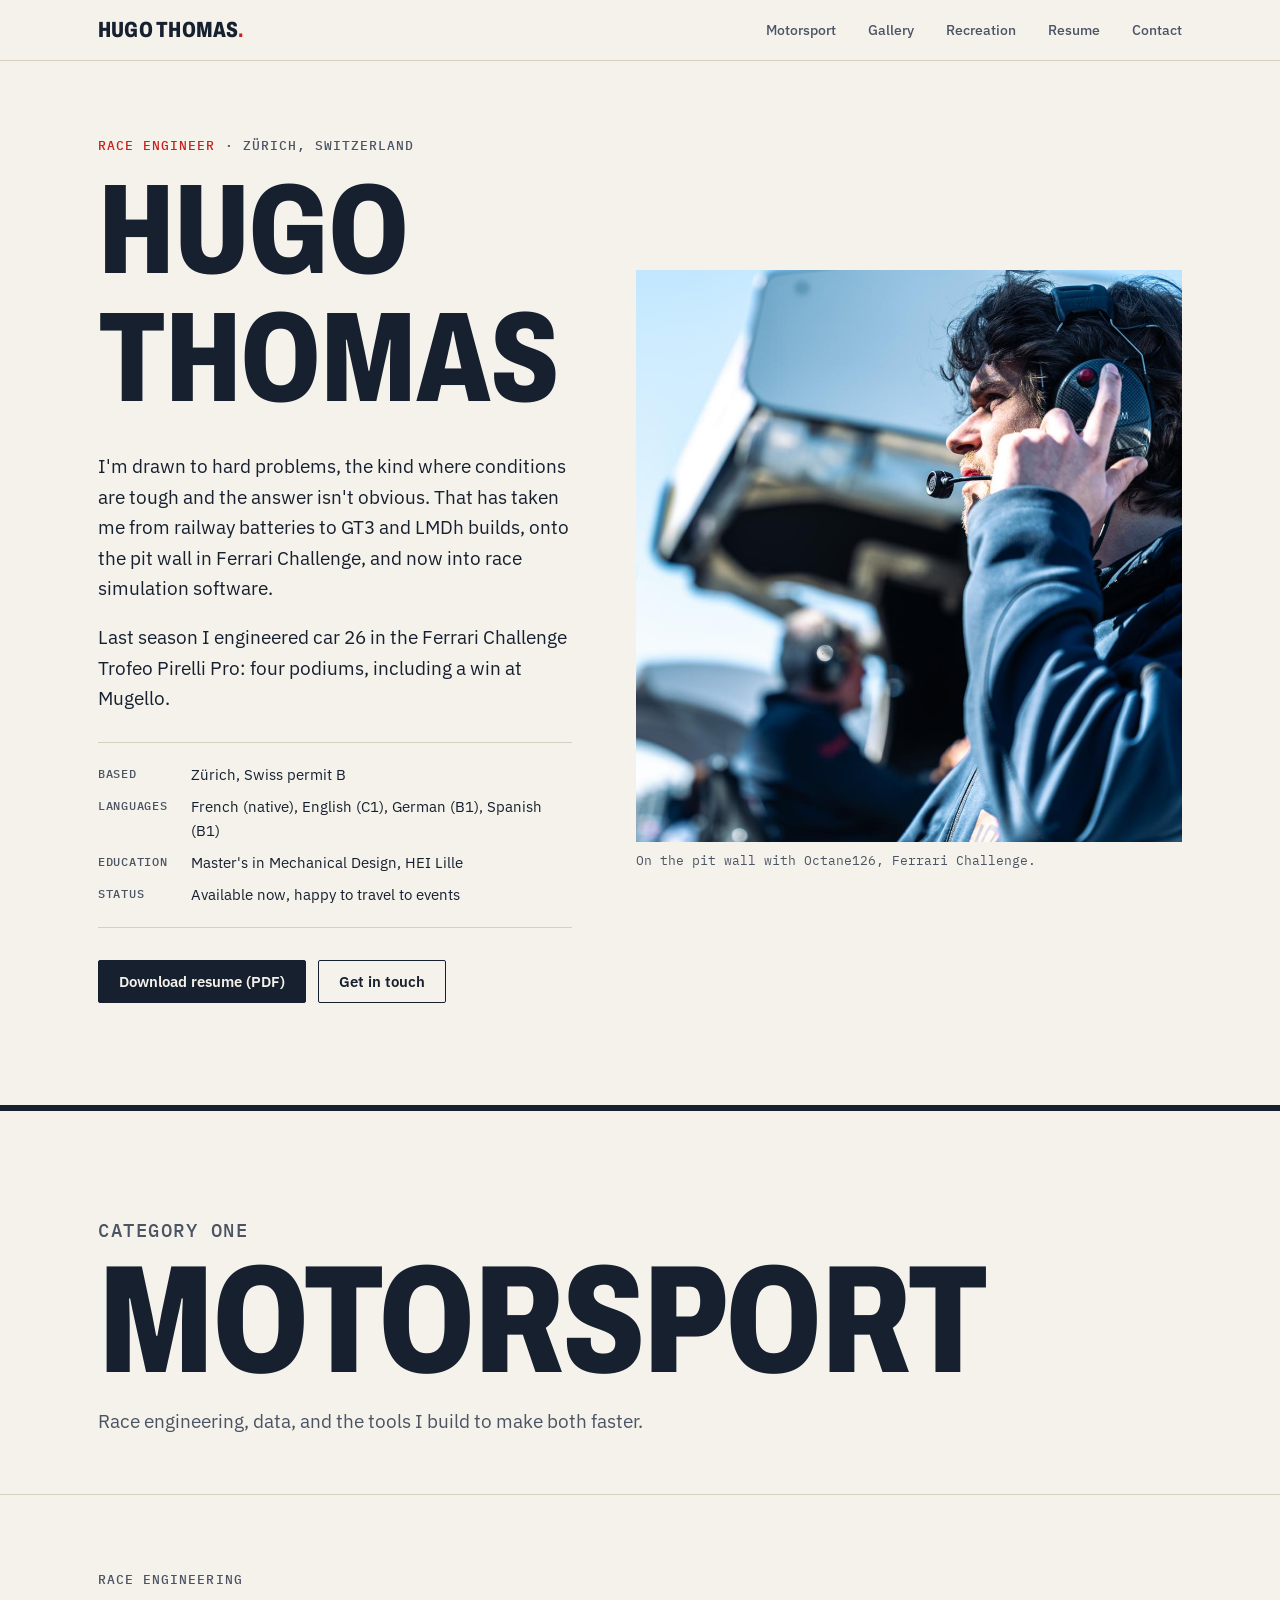
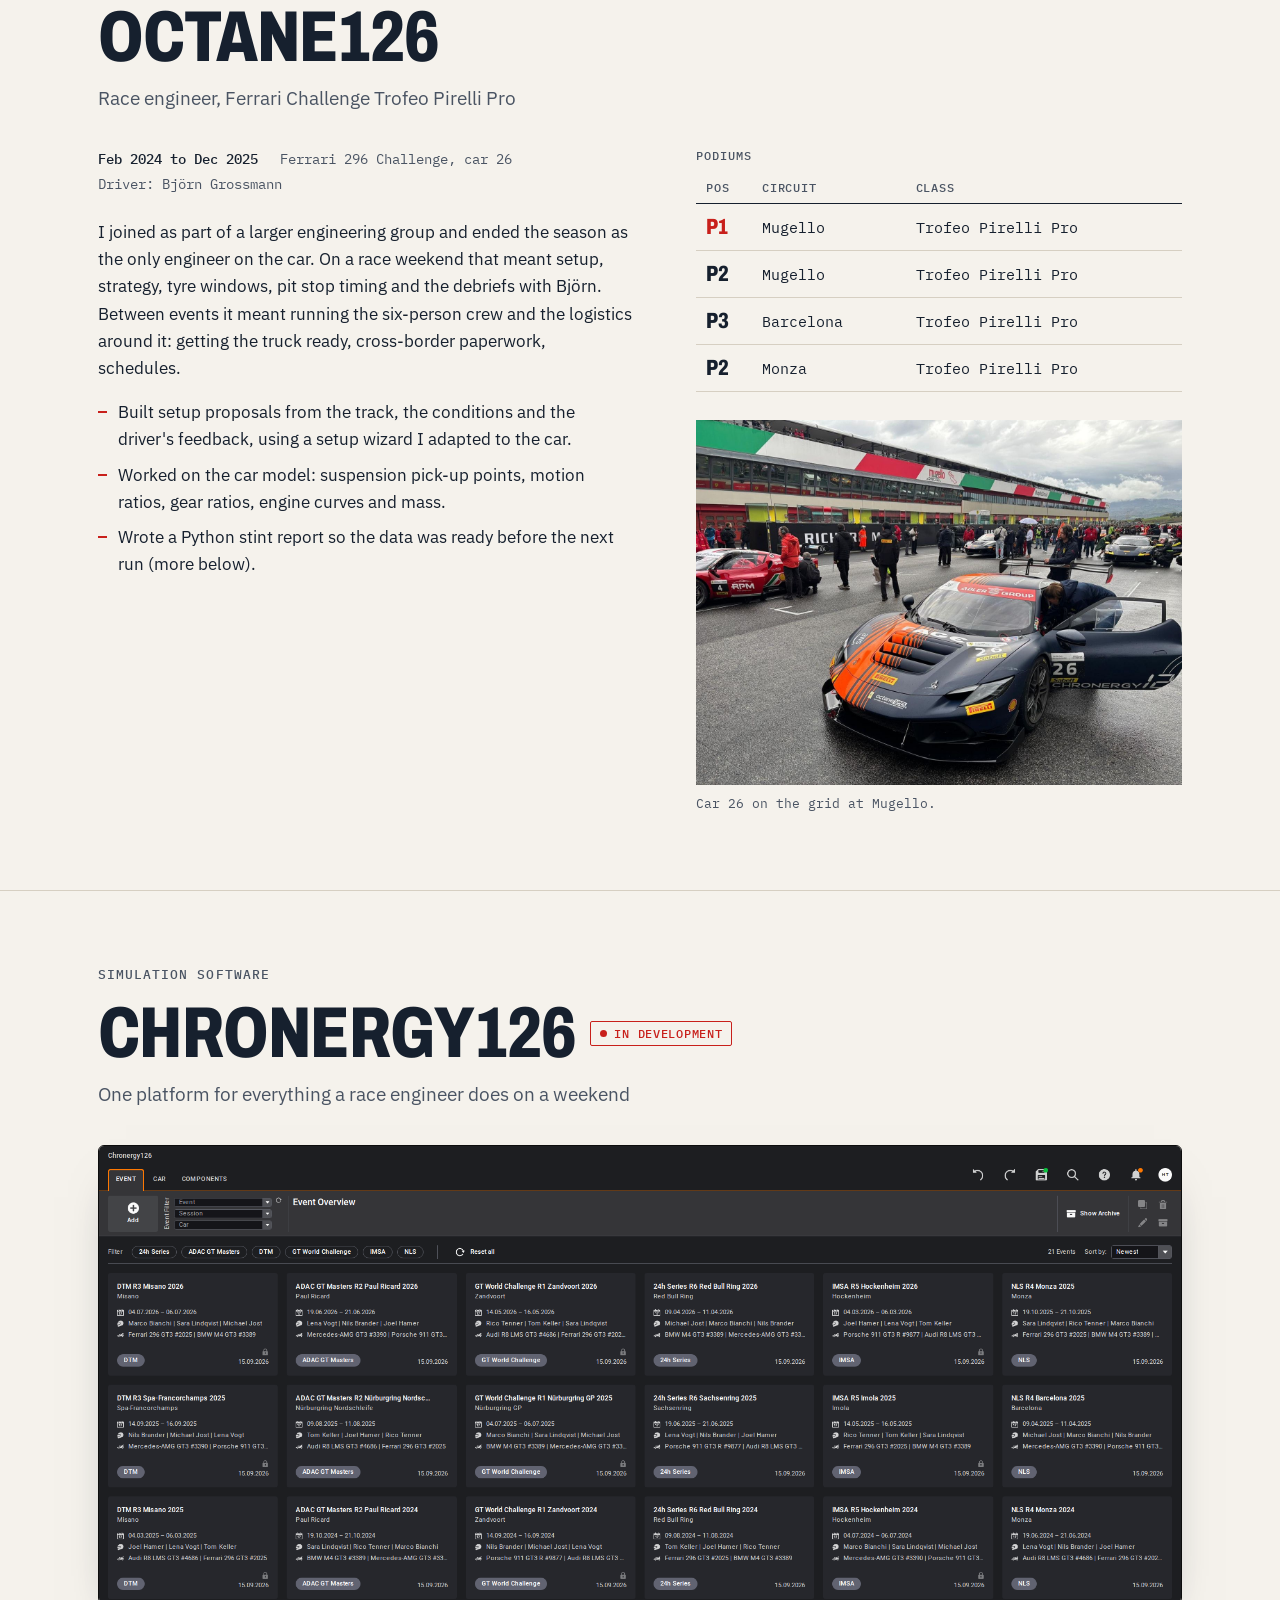
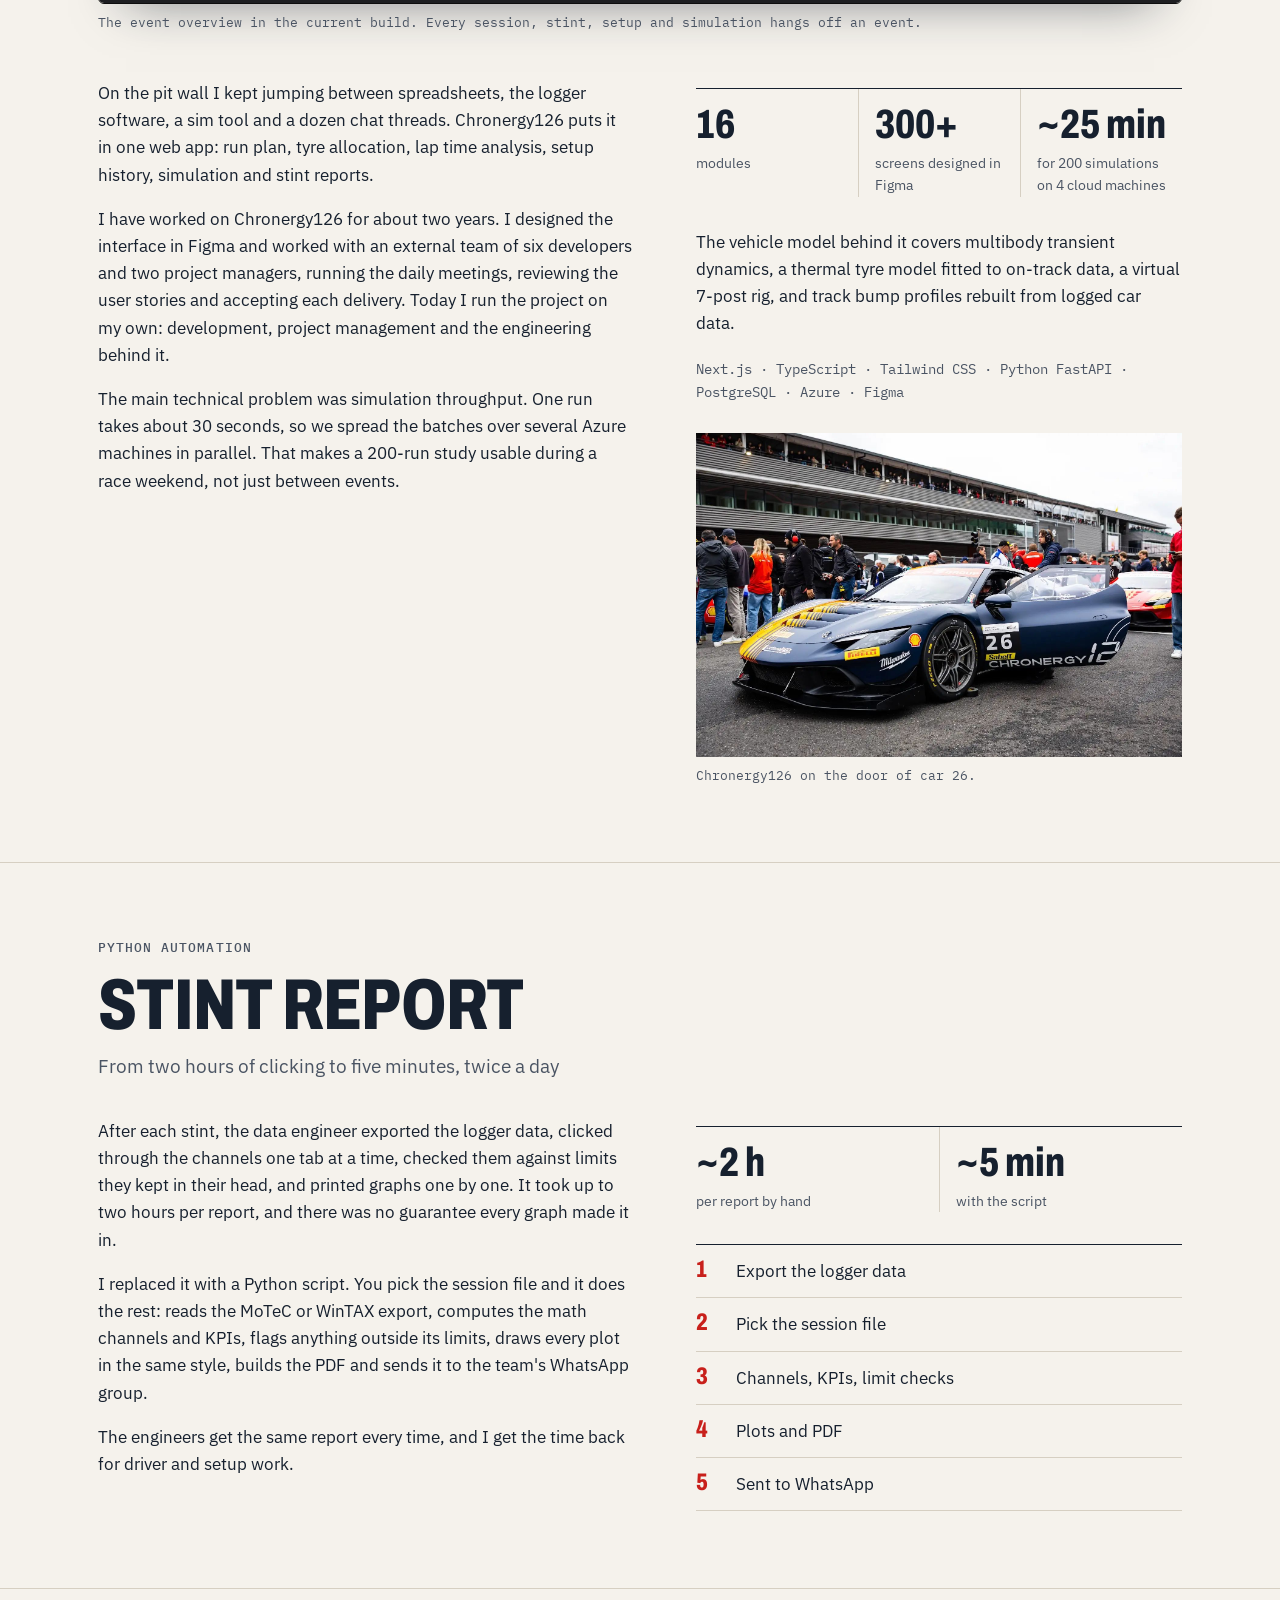
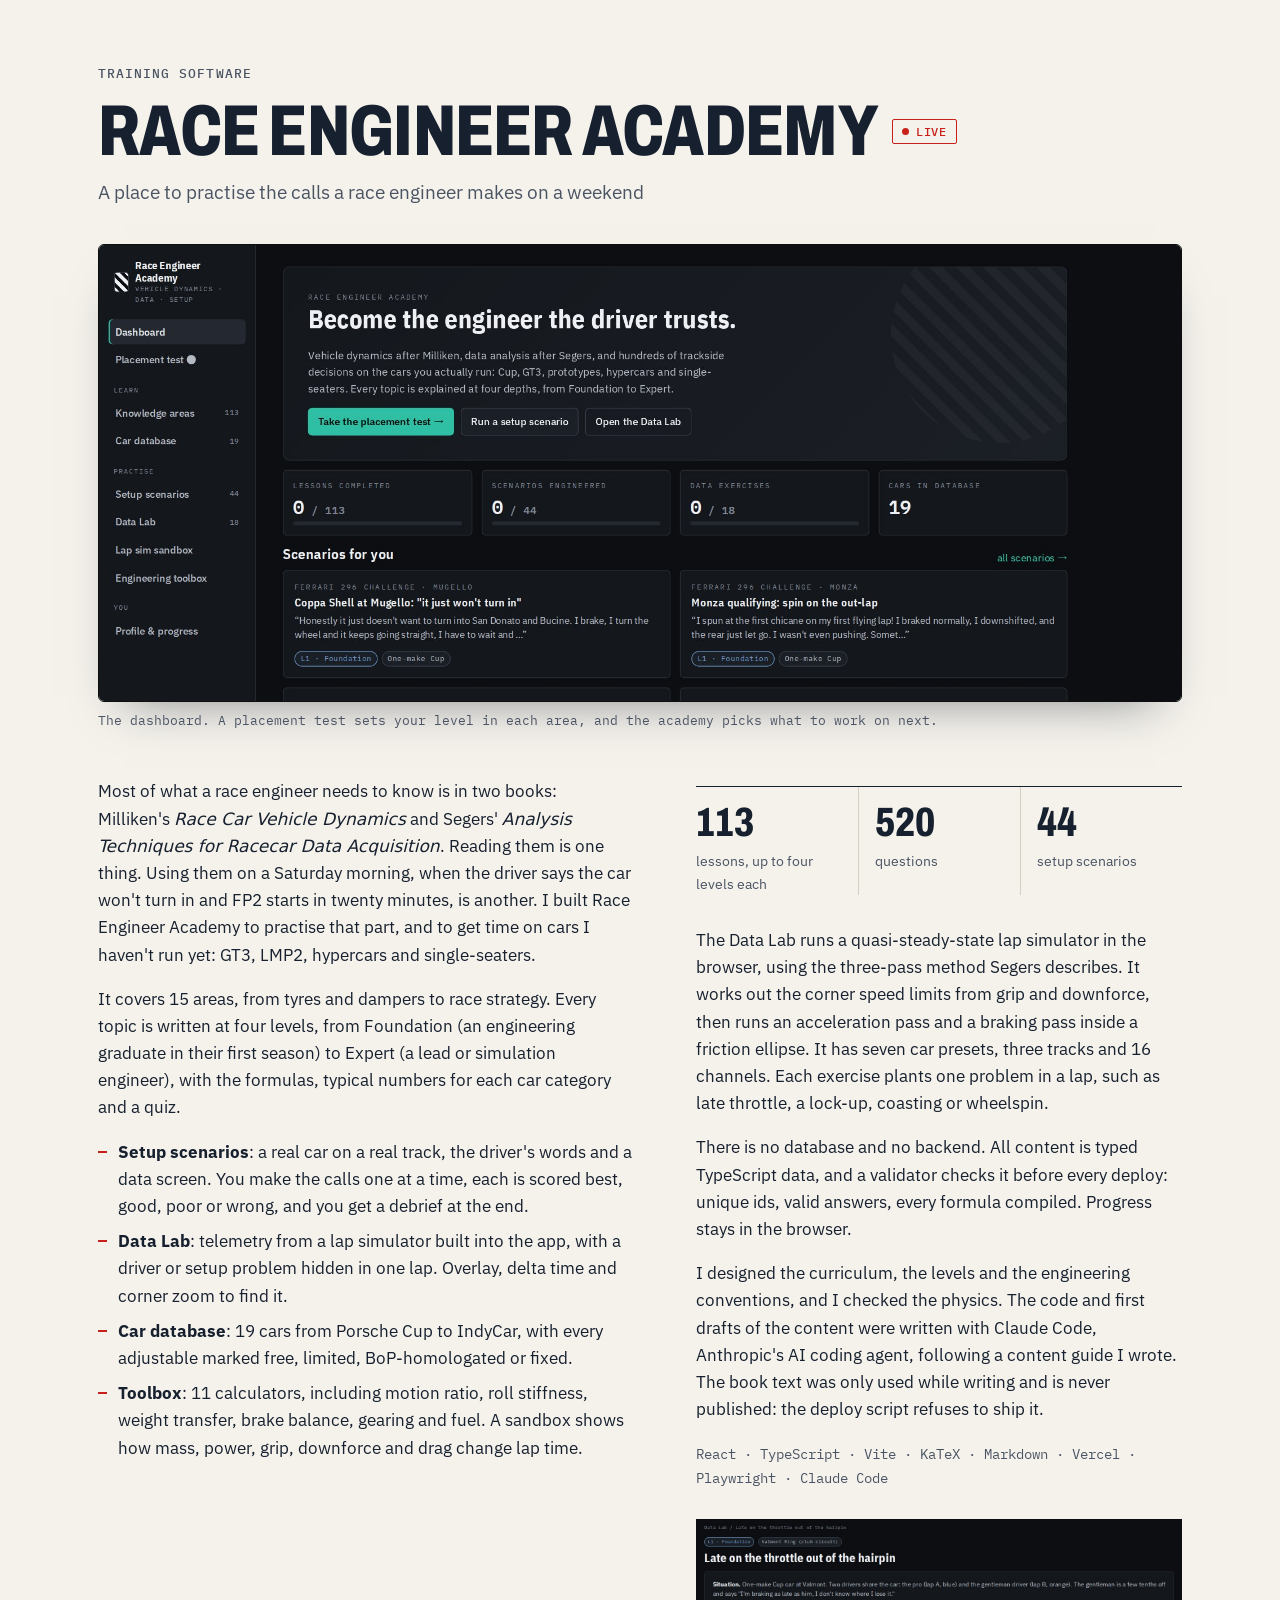
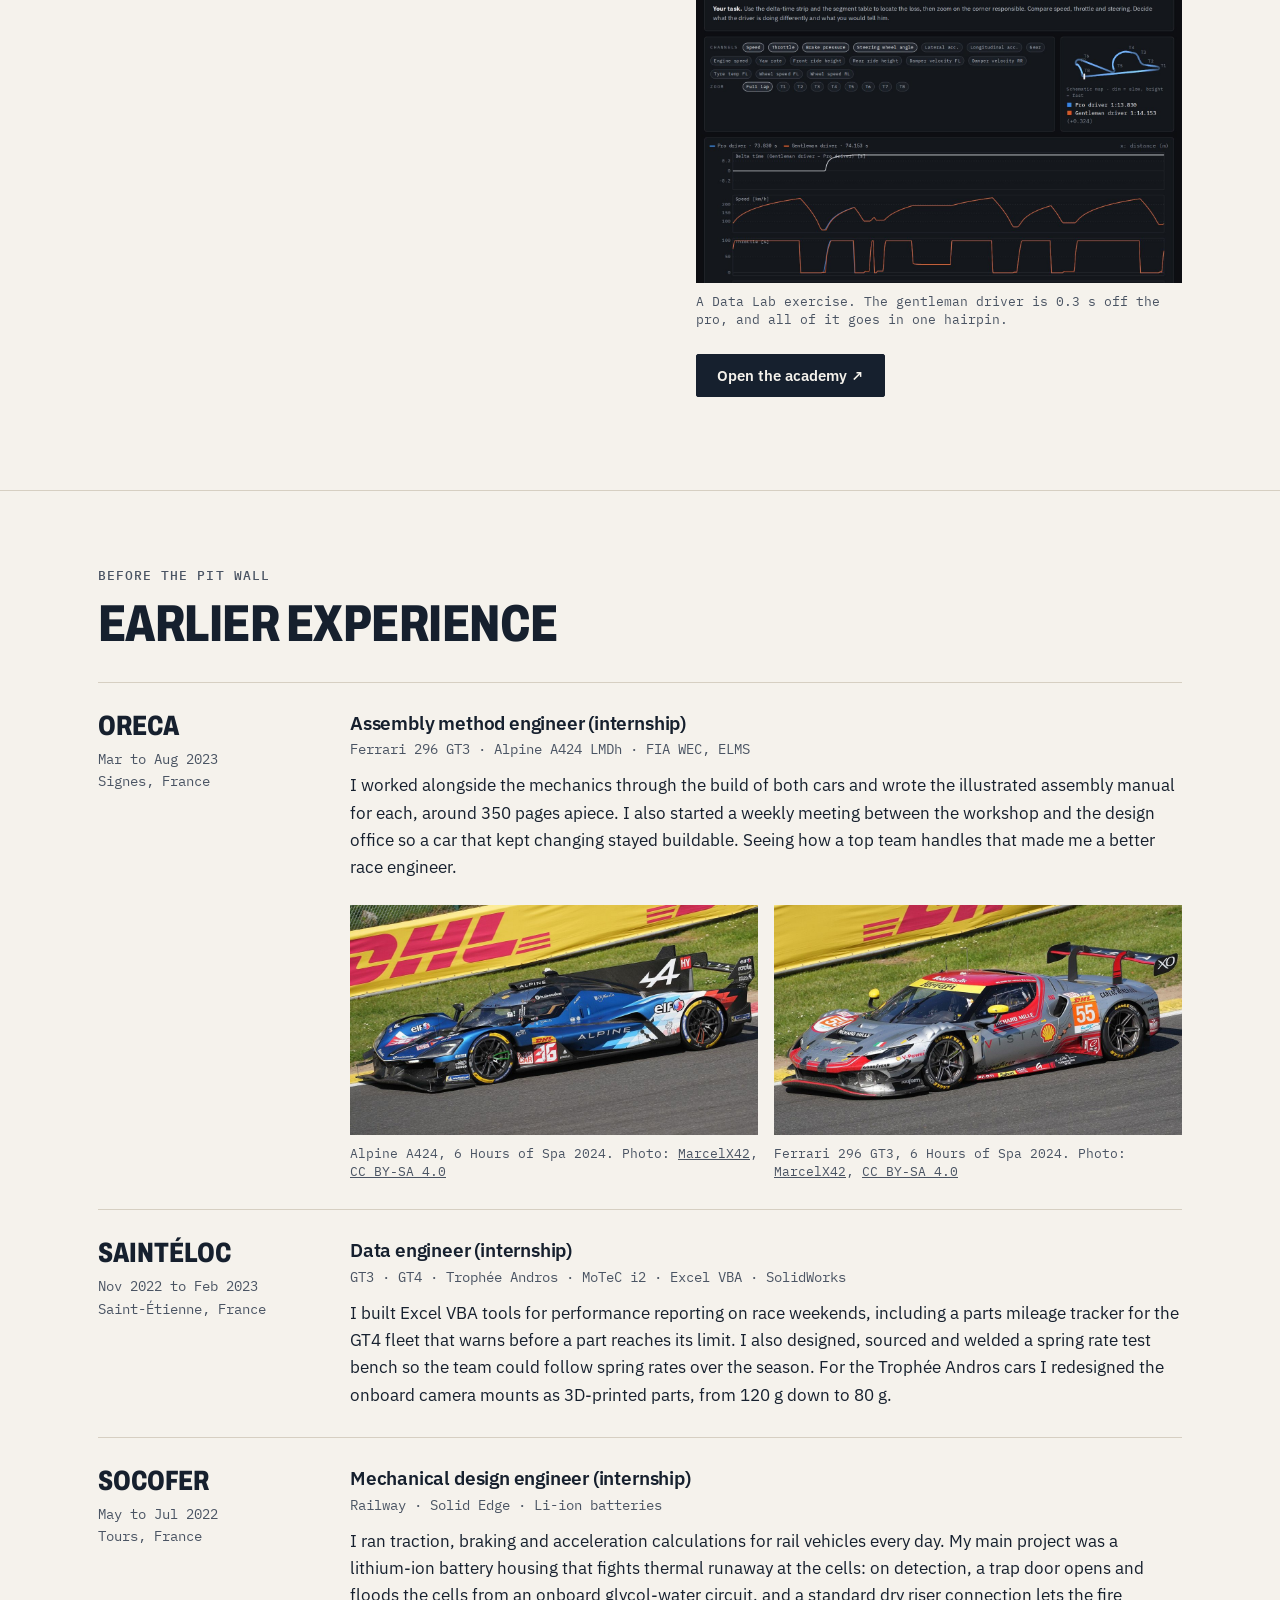
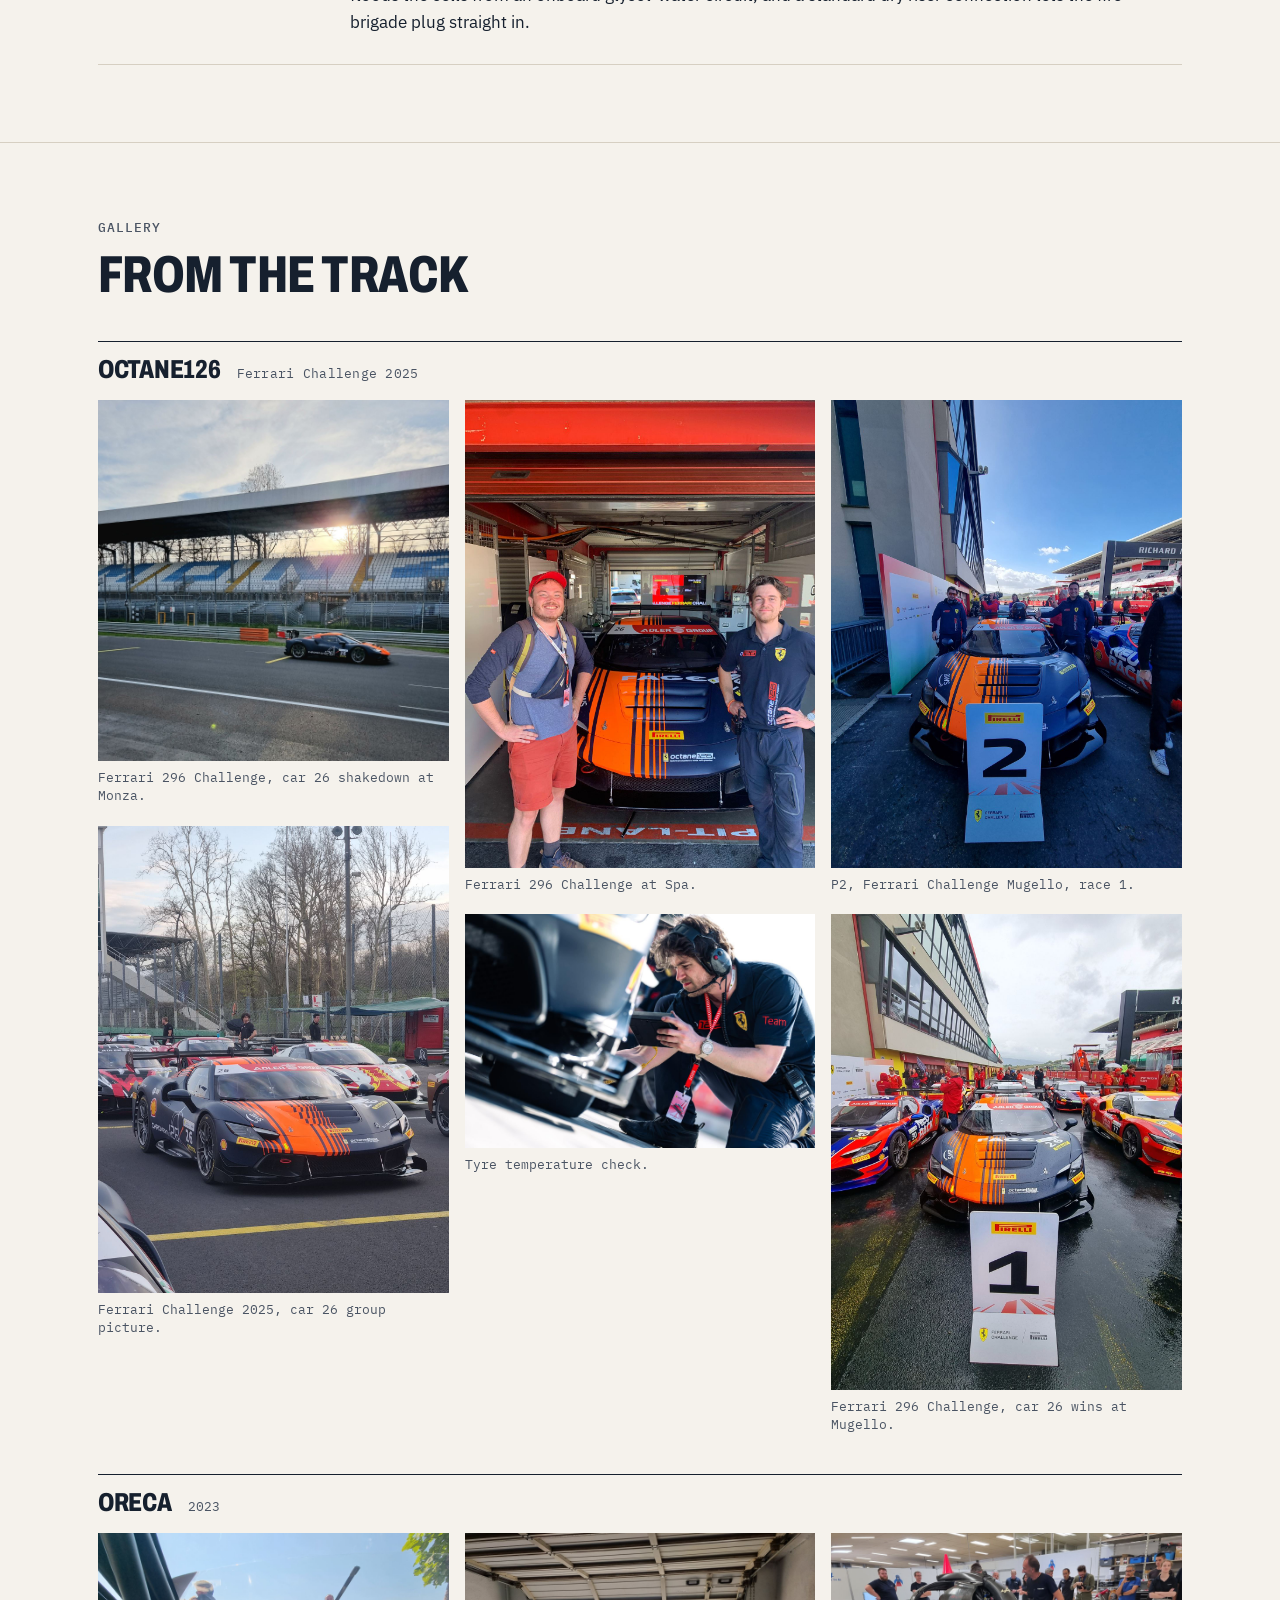
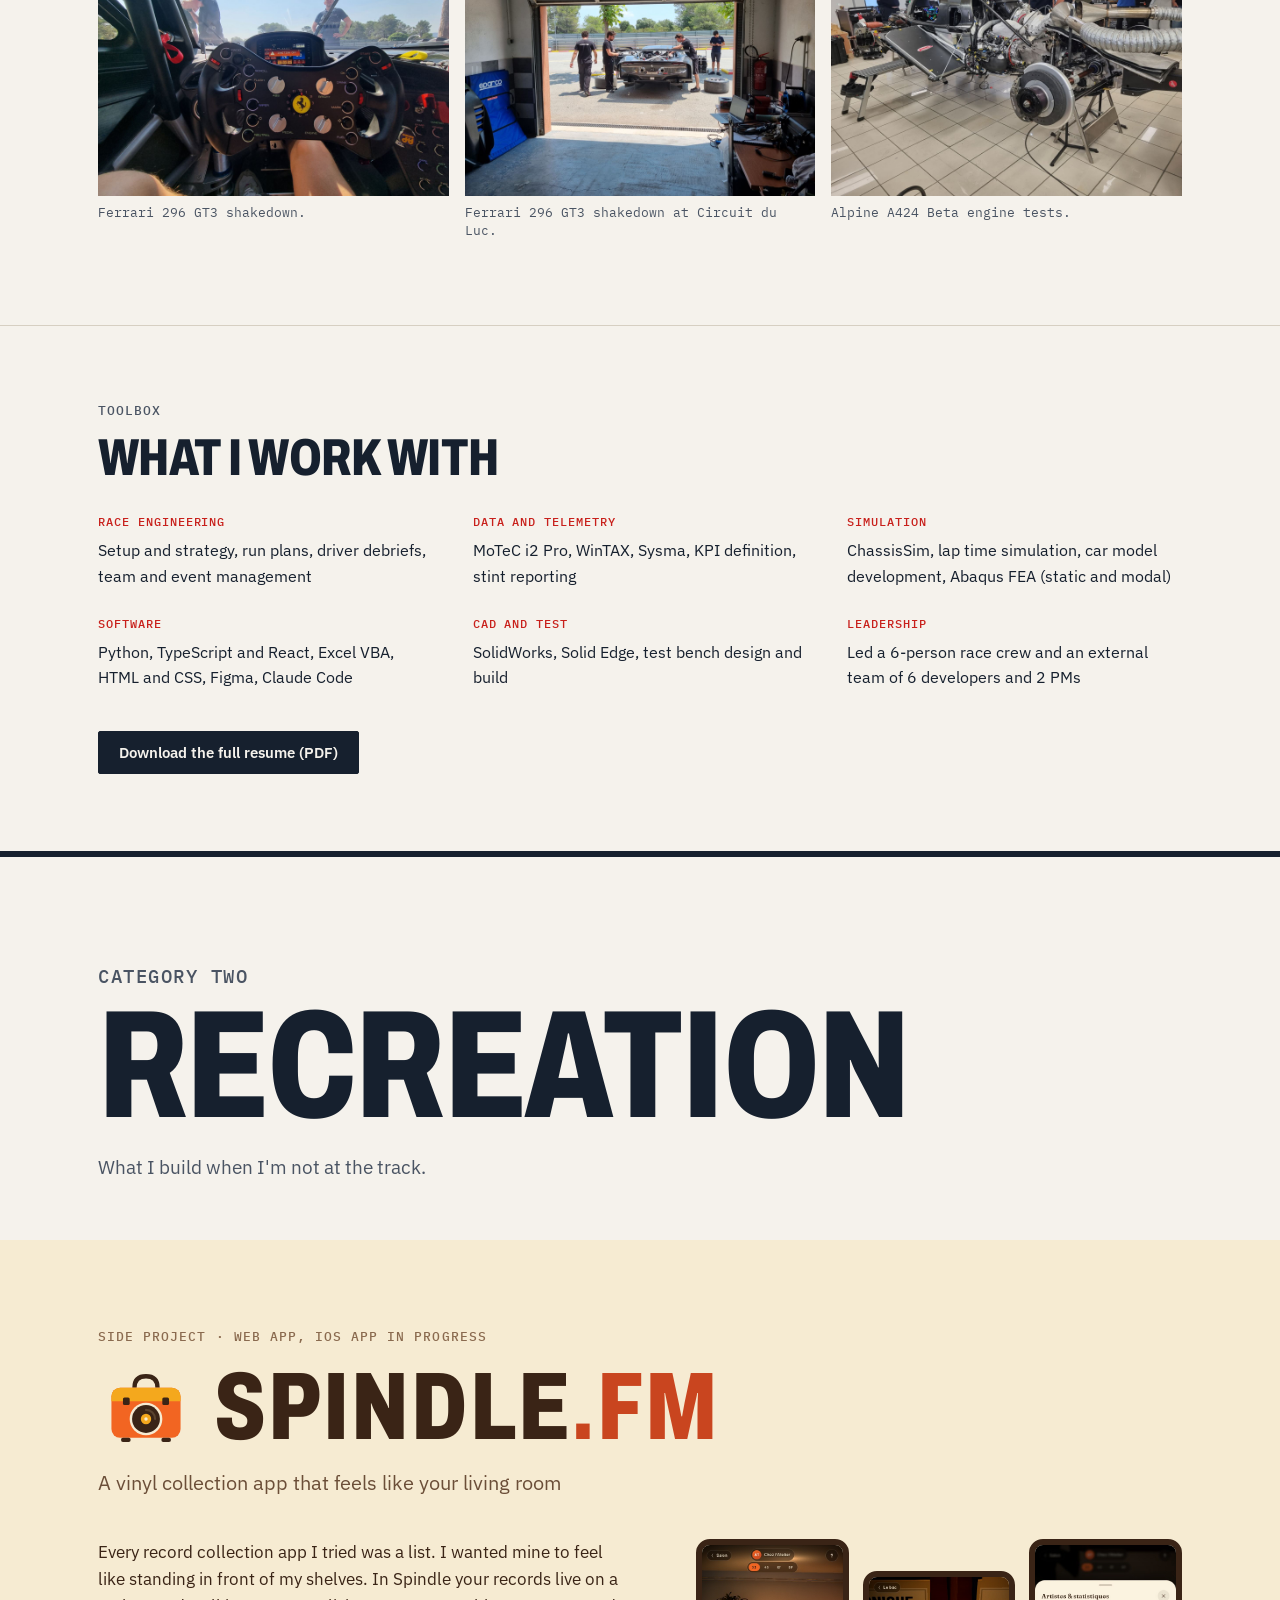
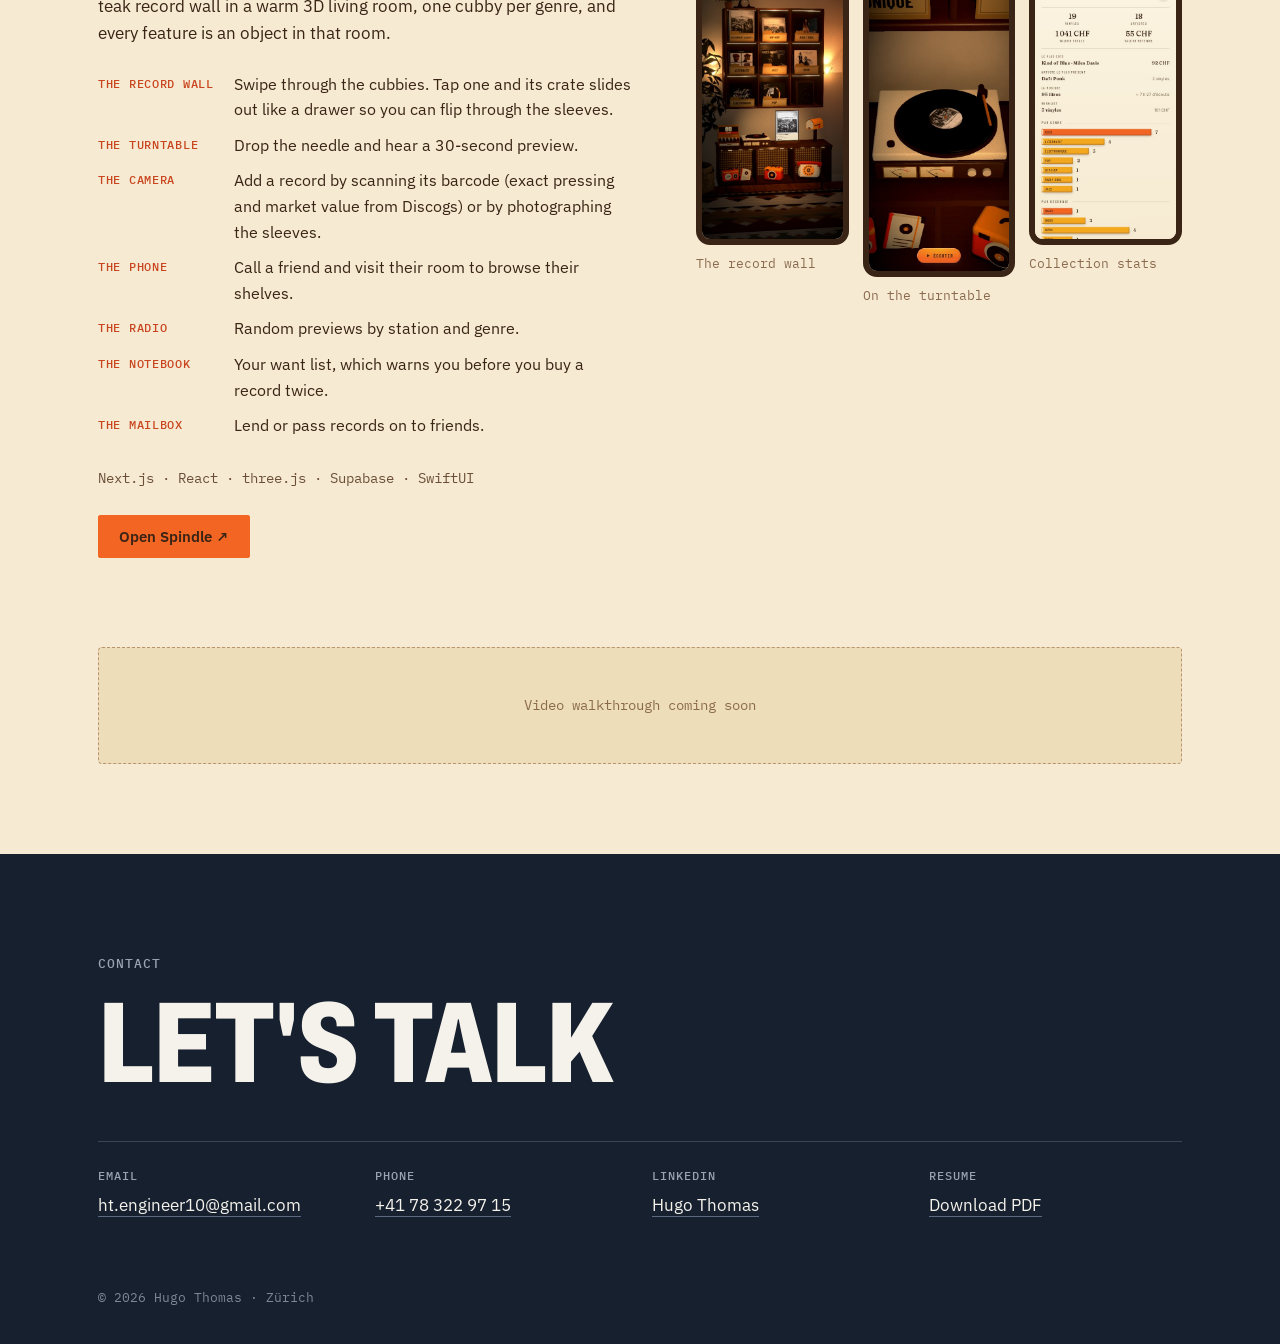
==== commit 63319faf: "Add Race Engineer Academy project Co-Authored-By: Claude Opus 5.5 <noreply@anthropic.com>" ====
--- a/index.html
+++ b/index.html
@@ -174,6 +174,51 @@
     </div>
   </article>
 
+  <!-- Race Engineer Academy
+       Paste inside <section id="motorsport">, after the Stint report article.
+       Copy rea-dashboard.jpg and rea-data-lab.jpg into Portfolio/assets/. -->
+  <article class="project" id="academy">
+    <div class="wrap">
+      <div class="project-head">
+        <p class="kicker">Training software</p>
+        <h3>Race Engineer Academy<span class="badge">Live</span></h3>
+        <p class="sub">A place to practise the calls a race engineer makes on a weekend</p>
+      </div>
+      <figure class="photo screen">
+        <img src="assets/rea-dashboard.jpg" width="1920" height="810" alt="Race Engineer Academy dashboard: the headline 'Become the engineer the driver trusts', progress counters for 113 lessons, 44 scenarios, 18 data exercises and 19 cars, and recommended setup scenarios on the Ferrari 296 Challenge">
+        <figcaption class="caption">The dashboard. A placement test sets your level in each area, and the academy picks what to work on next.</figcaption>
+      </figure>
+      <div class="cols">
+        <div class="prose">
+          <p>Most of what a race engineer needs to know is in two books: Milliken's <i>Race Car Vehicle Dynamics</i> and Segers' <i>Analysis Techniques for Racecar Data Acquisition</i>. Reading them is one thing. Using them on a Saturday morning, when the driver says the car won't turn in and FP2 starts in twenty minutes, is another. I built Race Engineer Academy to practise that part, and to get time on cars I haven't run yet: GT3, LMP2, hypercars and single-seaters.</p>
+          <p>It covers 15 areas, from tyres and dampers to race strategy. Every topic is written at four levels, from Foundation (an engineering graduate in their first season) to Expert (a lead or simulation engineer), with the formulas, typical numbers for each car category and a quiz.</p>
+          <ul>
+            <li><b>Setup scenarios</b>: a real car on a real track, the driver's words and a data screen. You make the calls one at a time, each is scored best, good, poor or wrong, and you get a debrief at the end.</li>
+            <li><b>Data Lab</b>: telemetry from a lap simulator built into the app, with a driver or setup problem hidden in one lap. Overlay, delta time and corner zoom to find it.</li>
+            <li><b>Car database</b>: 19 cars from Porsche Cup to IndyCar, with every adjustable marked free, limited, BoP-homologated or fixed.</li>
+            <li><b>Toolbox</b>: 11 calculators, including motion ratio, roll stiffness, weight transfer, brake balance, gearing and fuel. A sandbox shows how mass, power, grip, downforce and drag change lap time.</li>
+          </ul>
+        </div>
+        <div class="prose">
+          <div class="figures">
+            <div><strong>113</strong><span>lessons, up to four levels each</span></div>
+            <div><strong>520</strong><span>questions</span></div>
+            <div><strong>44</strong><span>setup scenarios</span></div>
+          </div>
+          <p>The Data Lab runs a quasi-steady-state lap simulator in the browser, using the three-pass method Segers describes. It works out the corner speed limits from grip and downforce, then runs an acceleration pass and a braking pass inside a friction ellipse. It has seven car presets, three tracks and 16 channels. Each exercise plants one problem in a lap, such as late throttle, a lock-up, coasting or wheelspin.</p>
+          <p>There is no database and no backend. All content is typed TypeScript data, and a validator checks it before every deploy: unique ids, valid answers, every formula compiled. Progress stays in the browser.</p>
+          <p>I designed the curriculum, the levels and the engineering conventions, and I checked the physics. The code and first drafts of the content were written with Claude Code, Anthropic's AI coding agent, following a content guide I wrote. The book text was only used while writing and is never published: the deploy script refuses to ship it.</p>
+          <p class="stack">React · TypeScript · Vite · KaTeX · Markdown · Vercel · Playwright · Claude Code</p>
+          <figure class="photo car">
+            <img src="assets/rea-data-lab.jpg" width="1440" height="1080" loading="lazy" alt="Data Lab exercise 'Late on the throttle out of the hairpin': telemetry overlay of a pro and a gentleman driver at Valmont Ring, with channel selector, track map, delta time, speed and throttle traces">
+            <figcaption class="caption">A Data Lab exercise. The gentleman driver is 0.3 s off the pro, and all of it goes in one hairpin.</figcaption>
+          </figure>
+          <p style="margin-top: 24px;"><a class="btn solid" href="https://race-engineer-academy.vercel.app" target="_blank" rel="noopener">Open the academy ↗</a></p>
+        </div>
+      </div>
+    </div>
+  </article>
+
   <!-- Earlier experience -->
   <section class="history" id="experience">
     <div class="wrap">
@@ -278,7 +323,7 @@
         <div><dt>Race engineering</dt><dd>Setup and strategy, run plans, driver debriefs, team and event management</dd></div>
         <div><dt>Data and telemetry</dt><dd>MoTeC i2 Pro, WinTAX, Sysma, KPI definition, stint reporting</dd></div>
         <div><dt>Simulation</dt><dd>ChassisSim, lap time simulation, car model development, Abaqus FEA (static and modal)</dd></div>
-        <div><dt>Software</dt><dd>Python, Excel VBA, HTML and CSS, Figma</dd></div>
+        <div><dt>Software</dt><dd>Python, TypeScript and React, Excel VBA, HTML and CSS, Figma, Claude Code</dd></div>
         <div><dt>CAD and test</dt><dd>SolidWorks, Solid Edge, test bench design and build</dd></div>
         <div><dt>Leadership</dt><dd>Led a 6-person race crew and an external team of 6 developers and 2 PMs</dd></div>
       </dl>
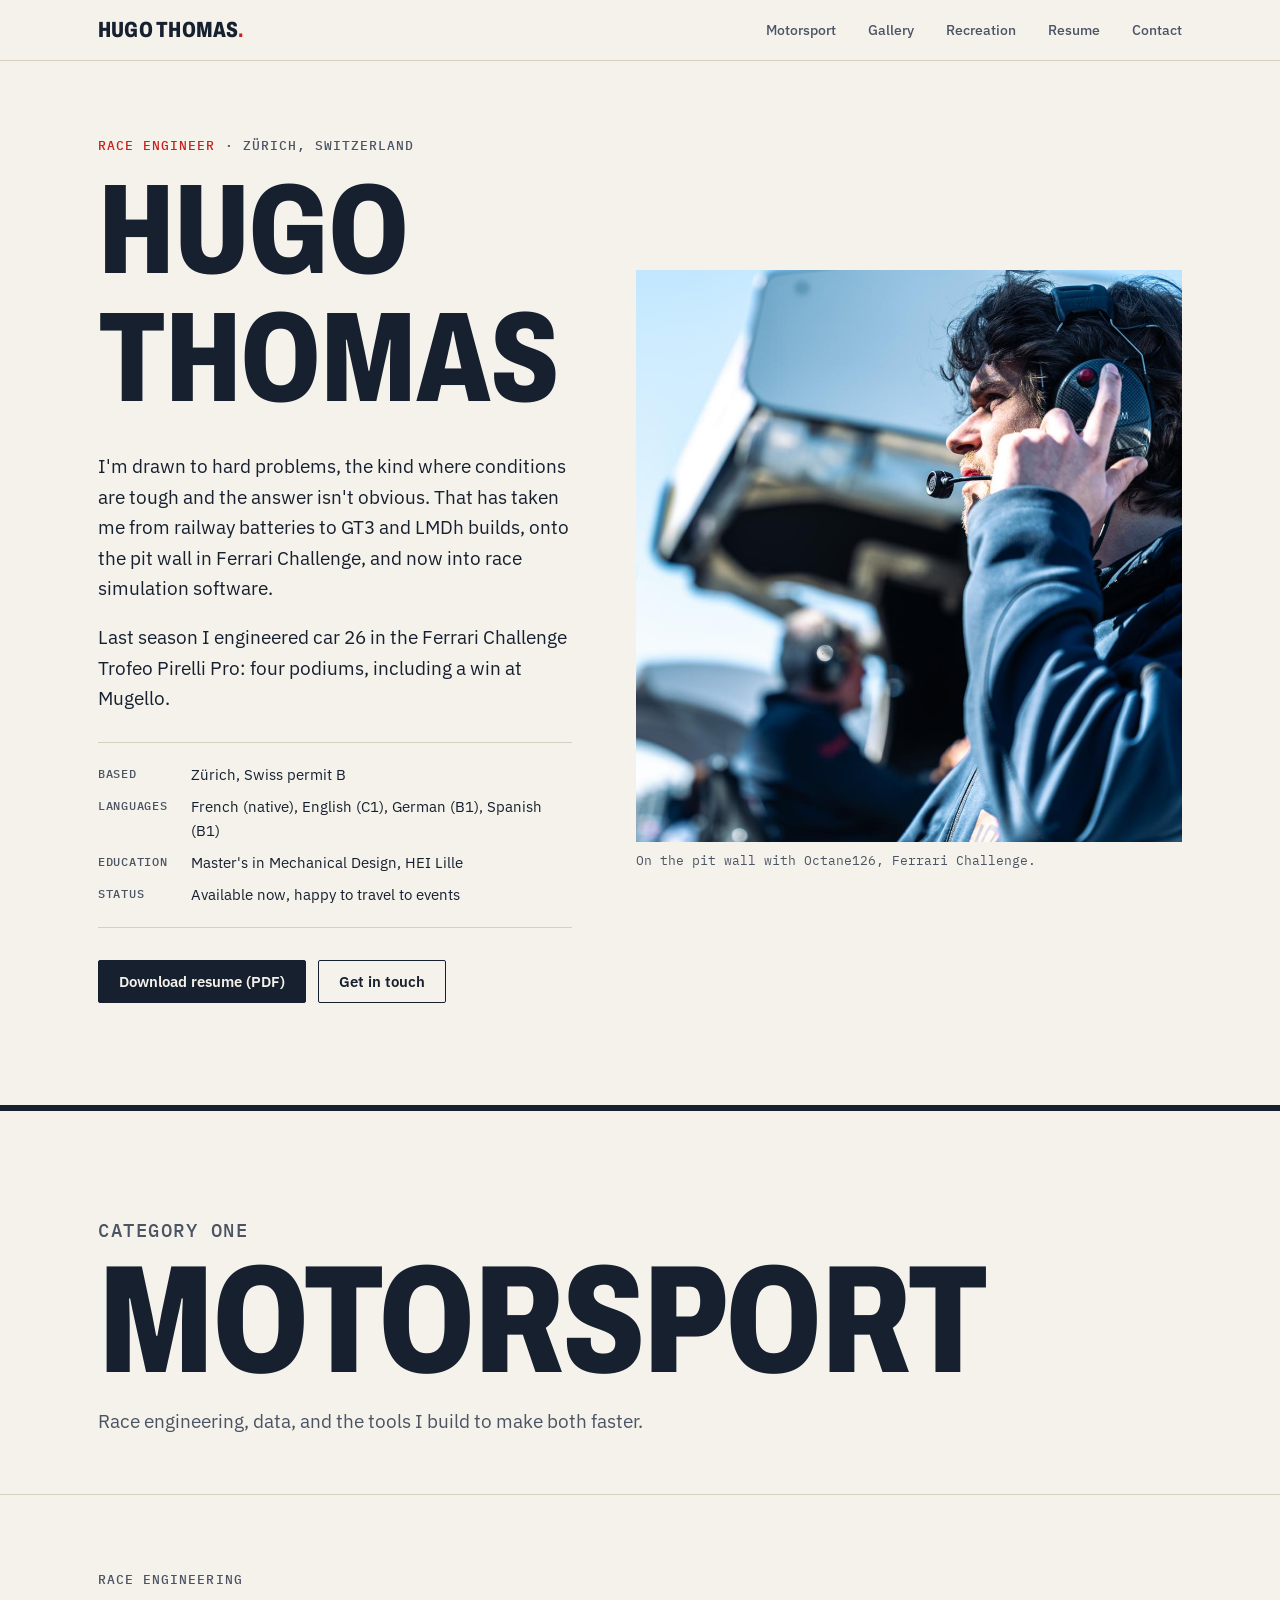
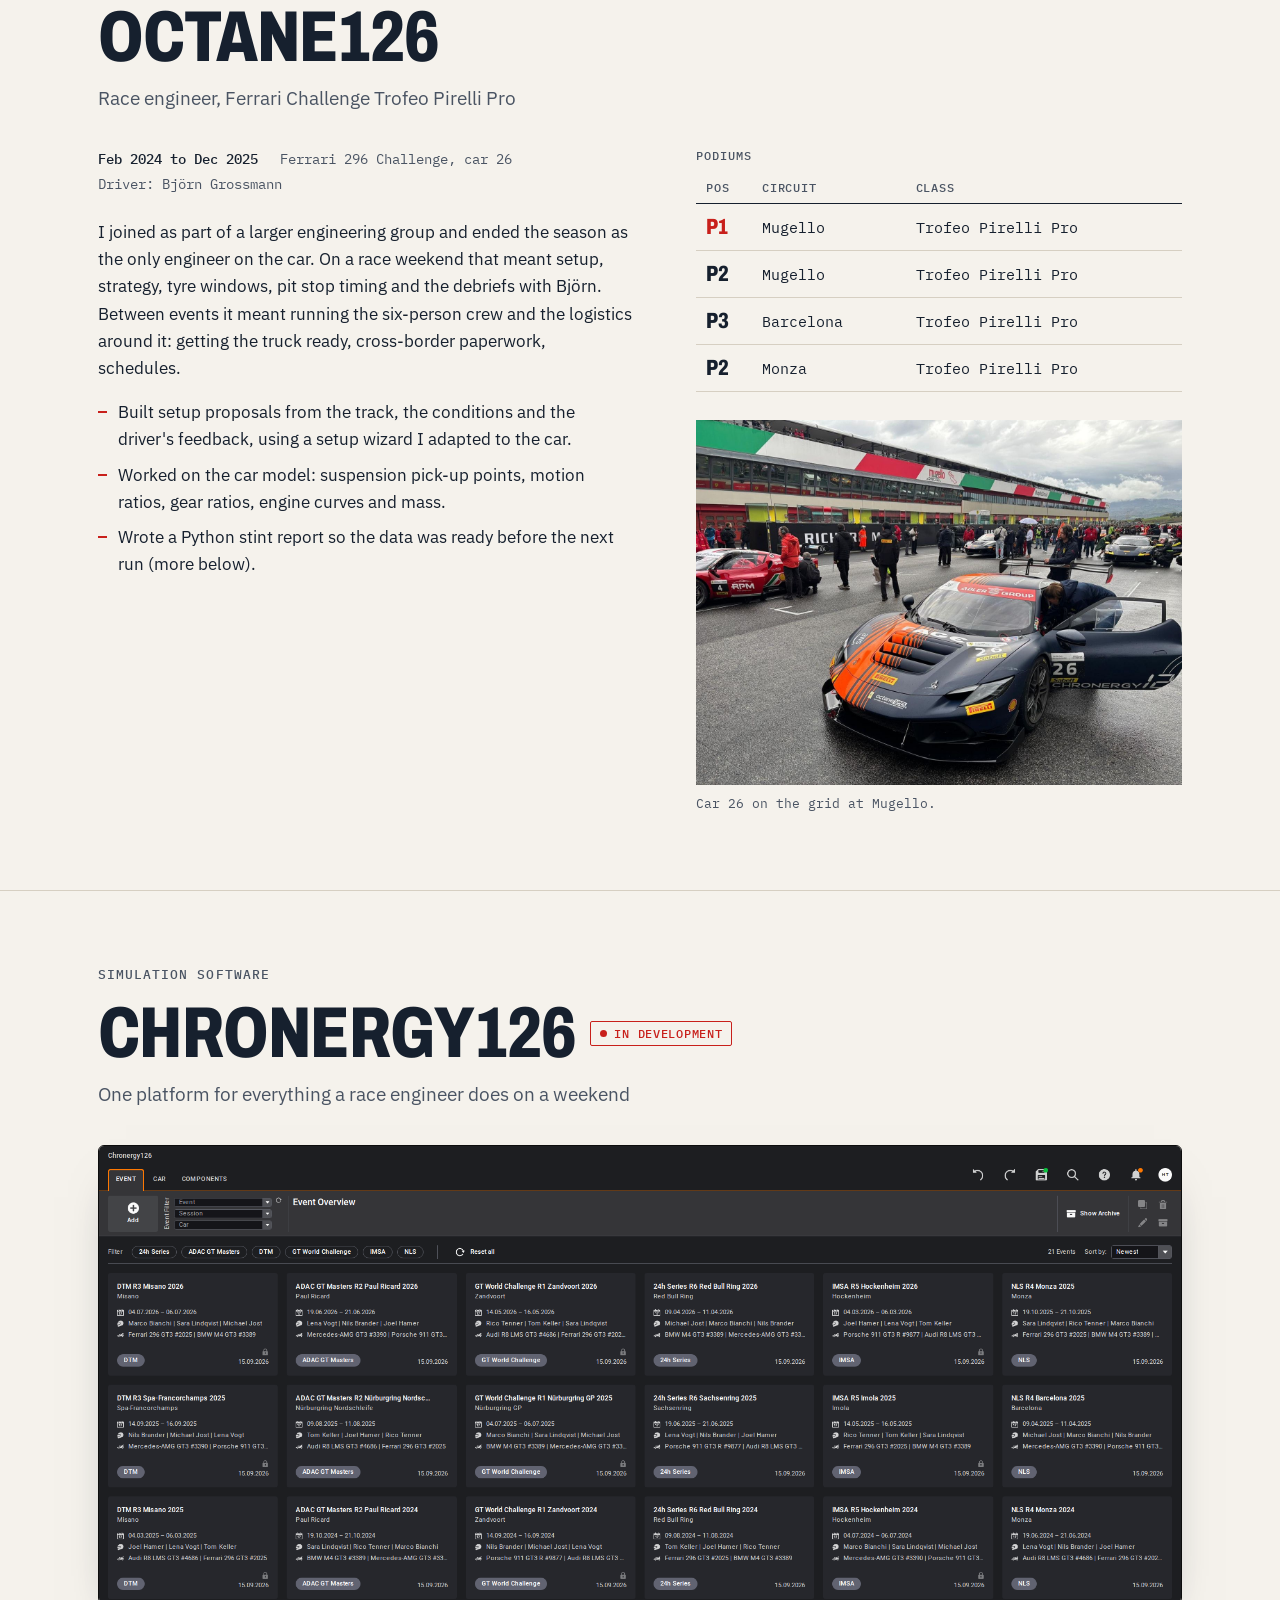
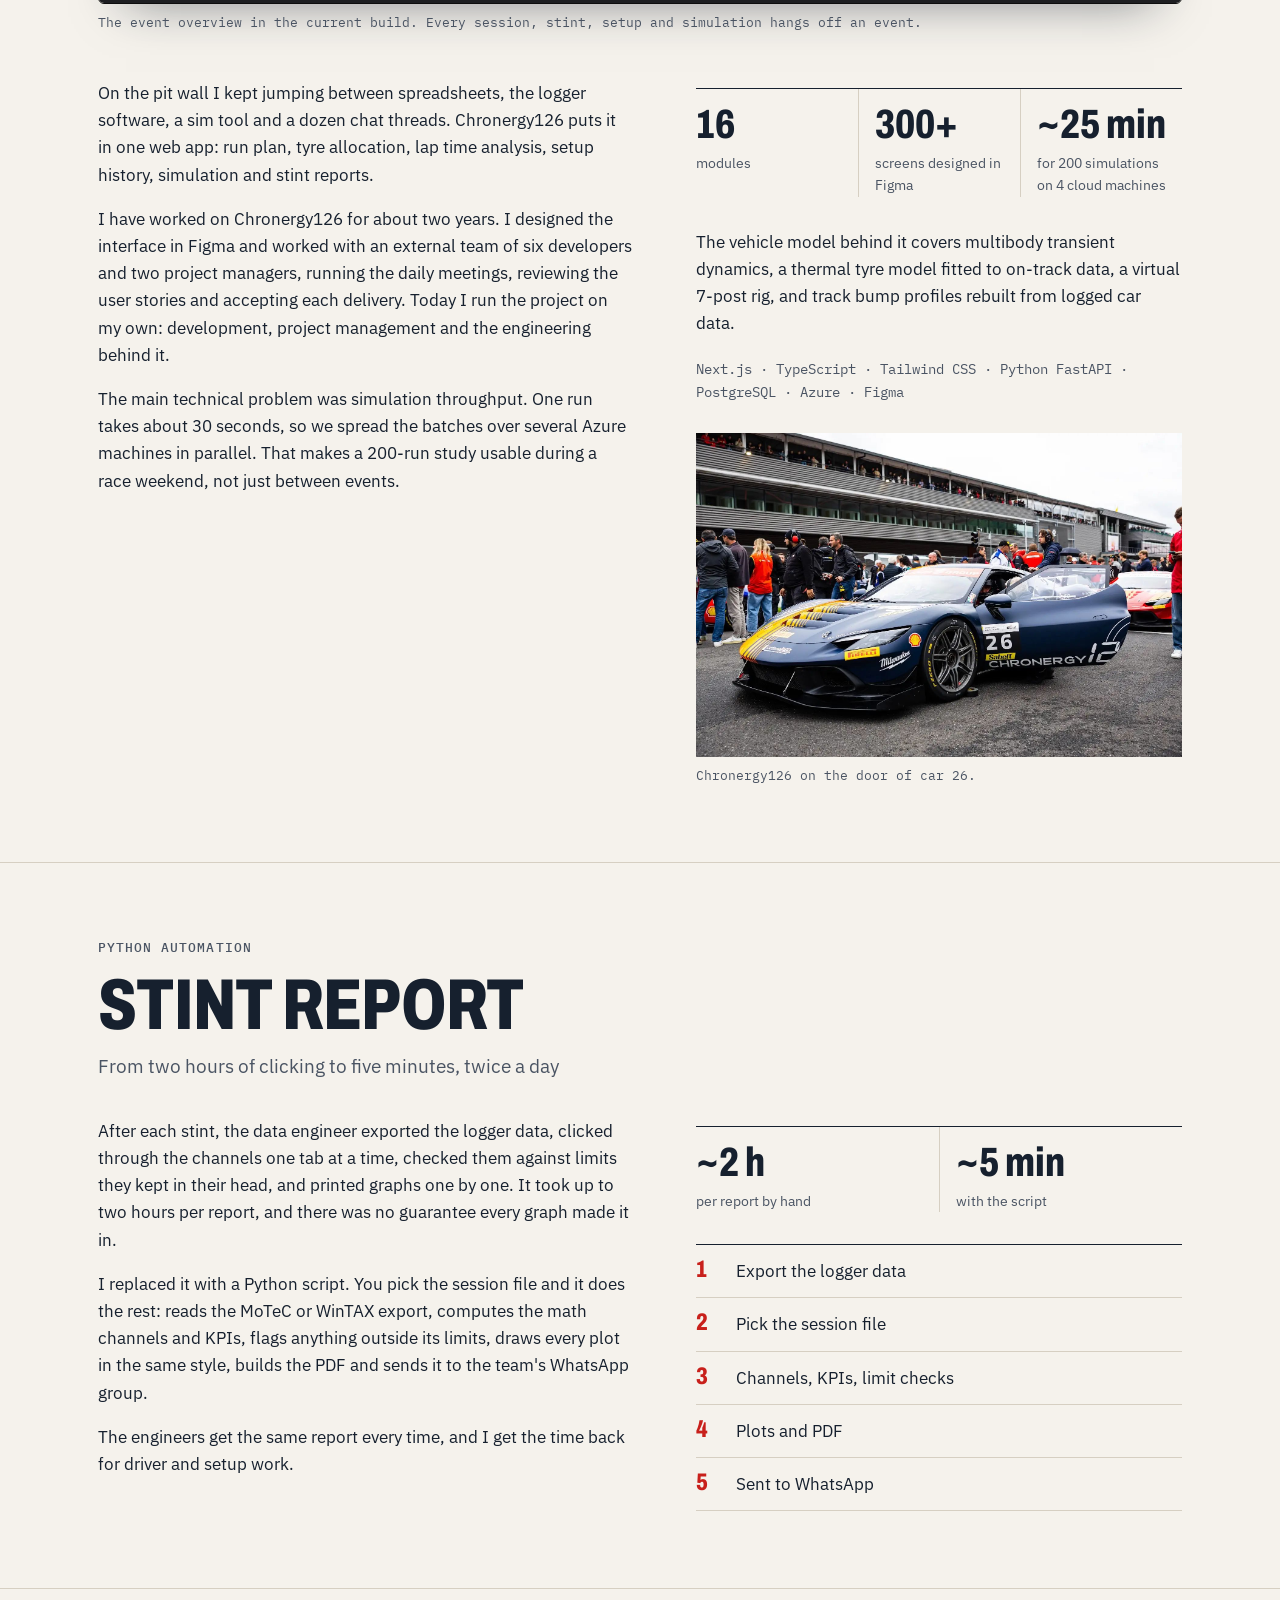
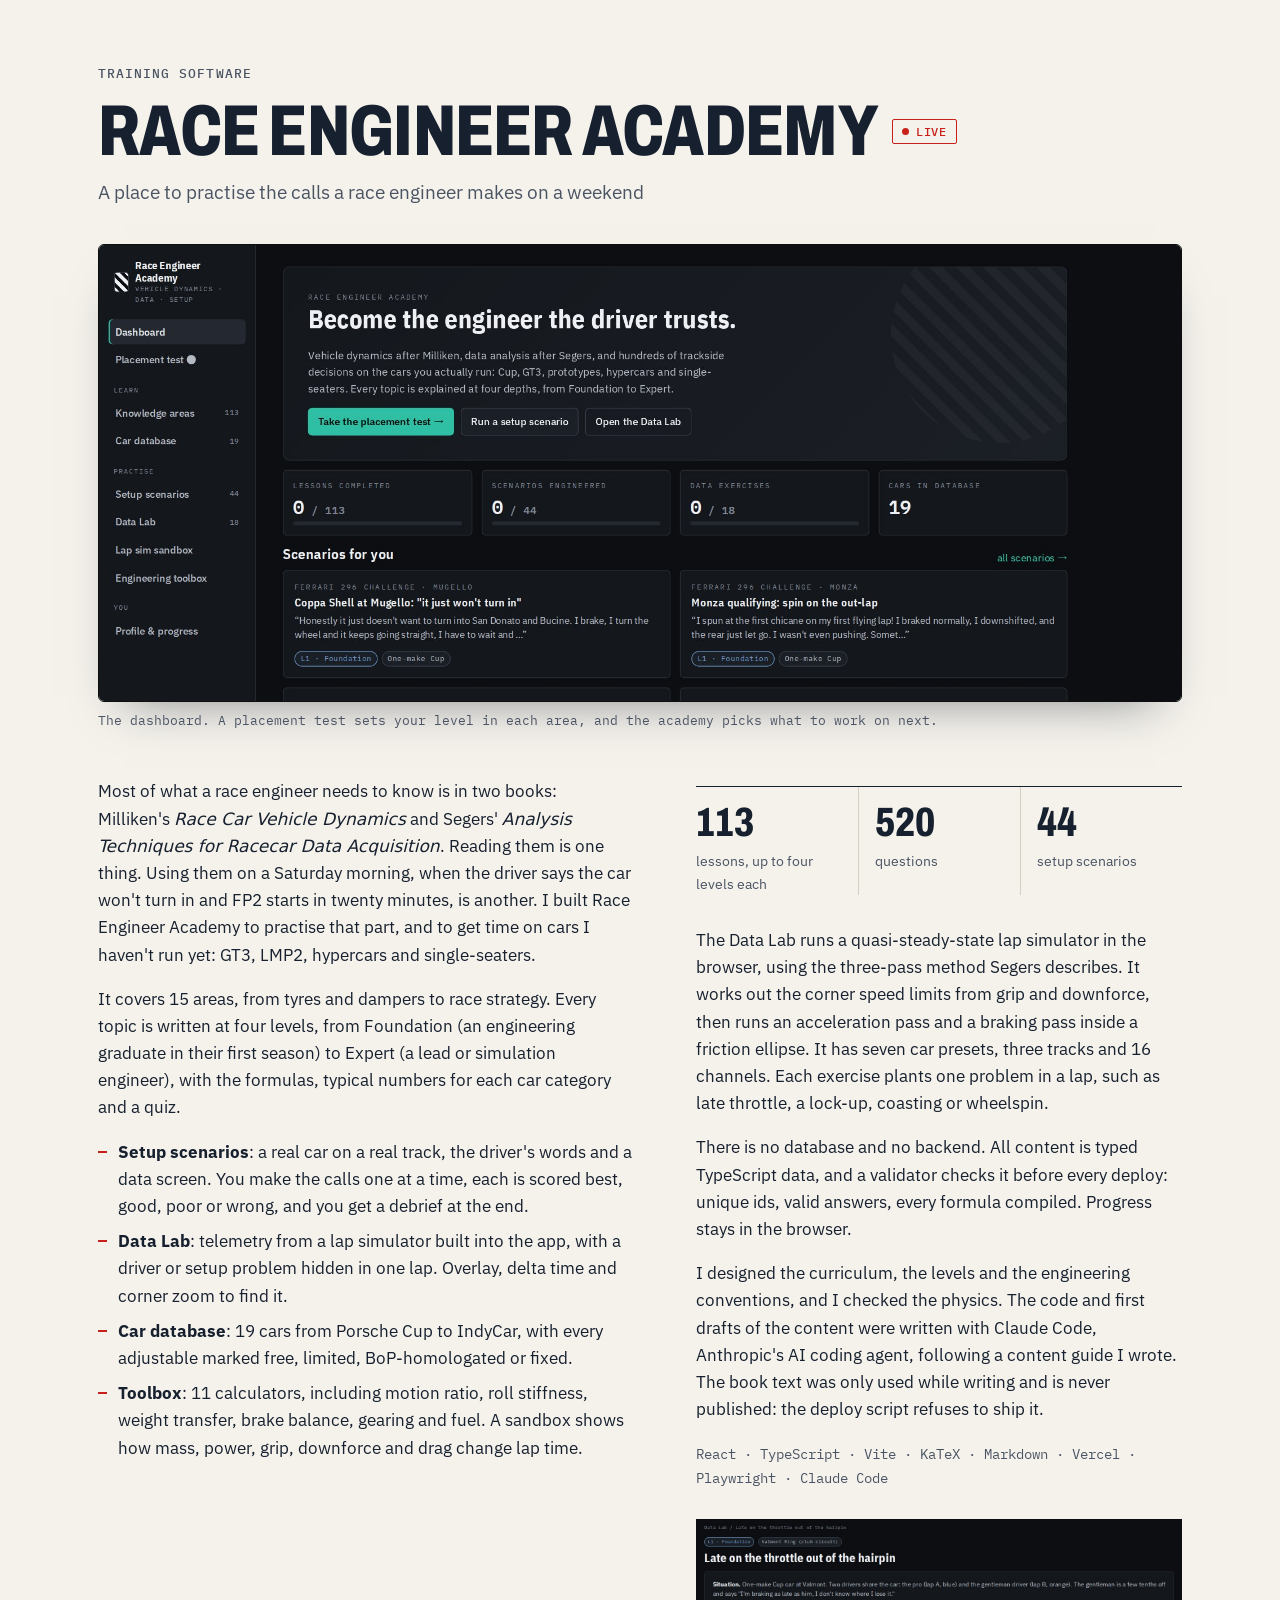
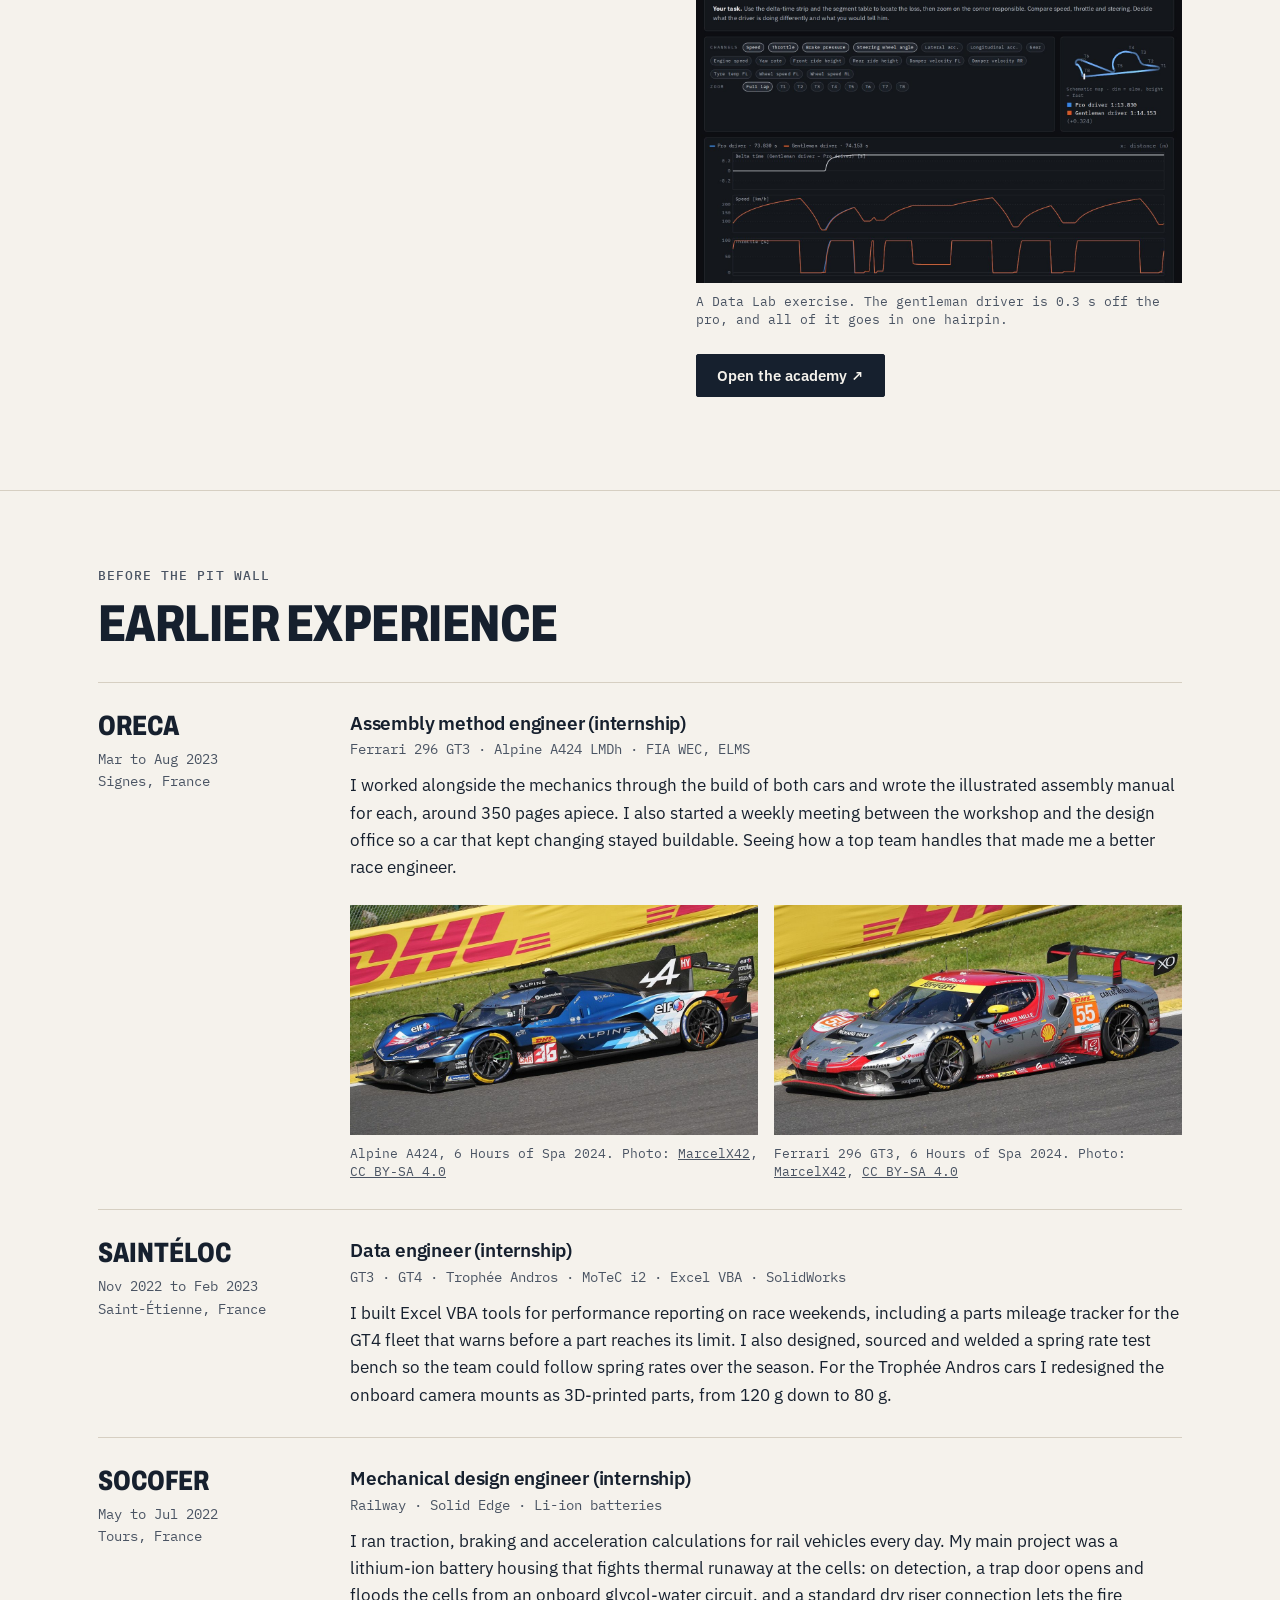
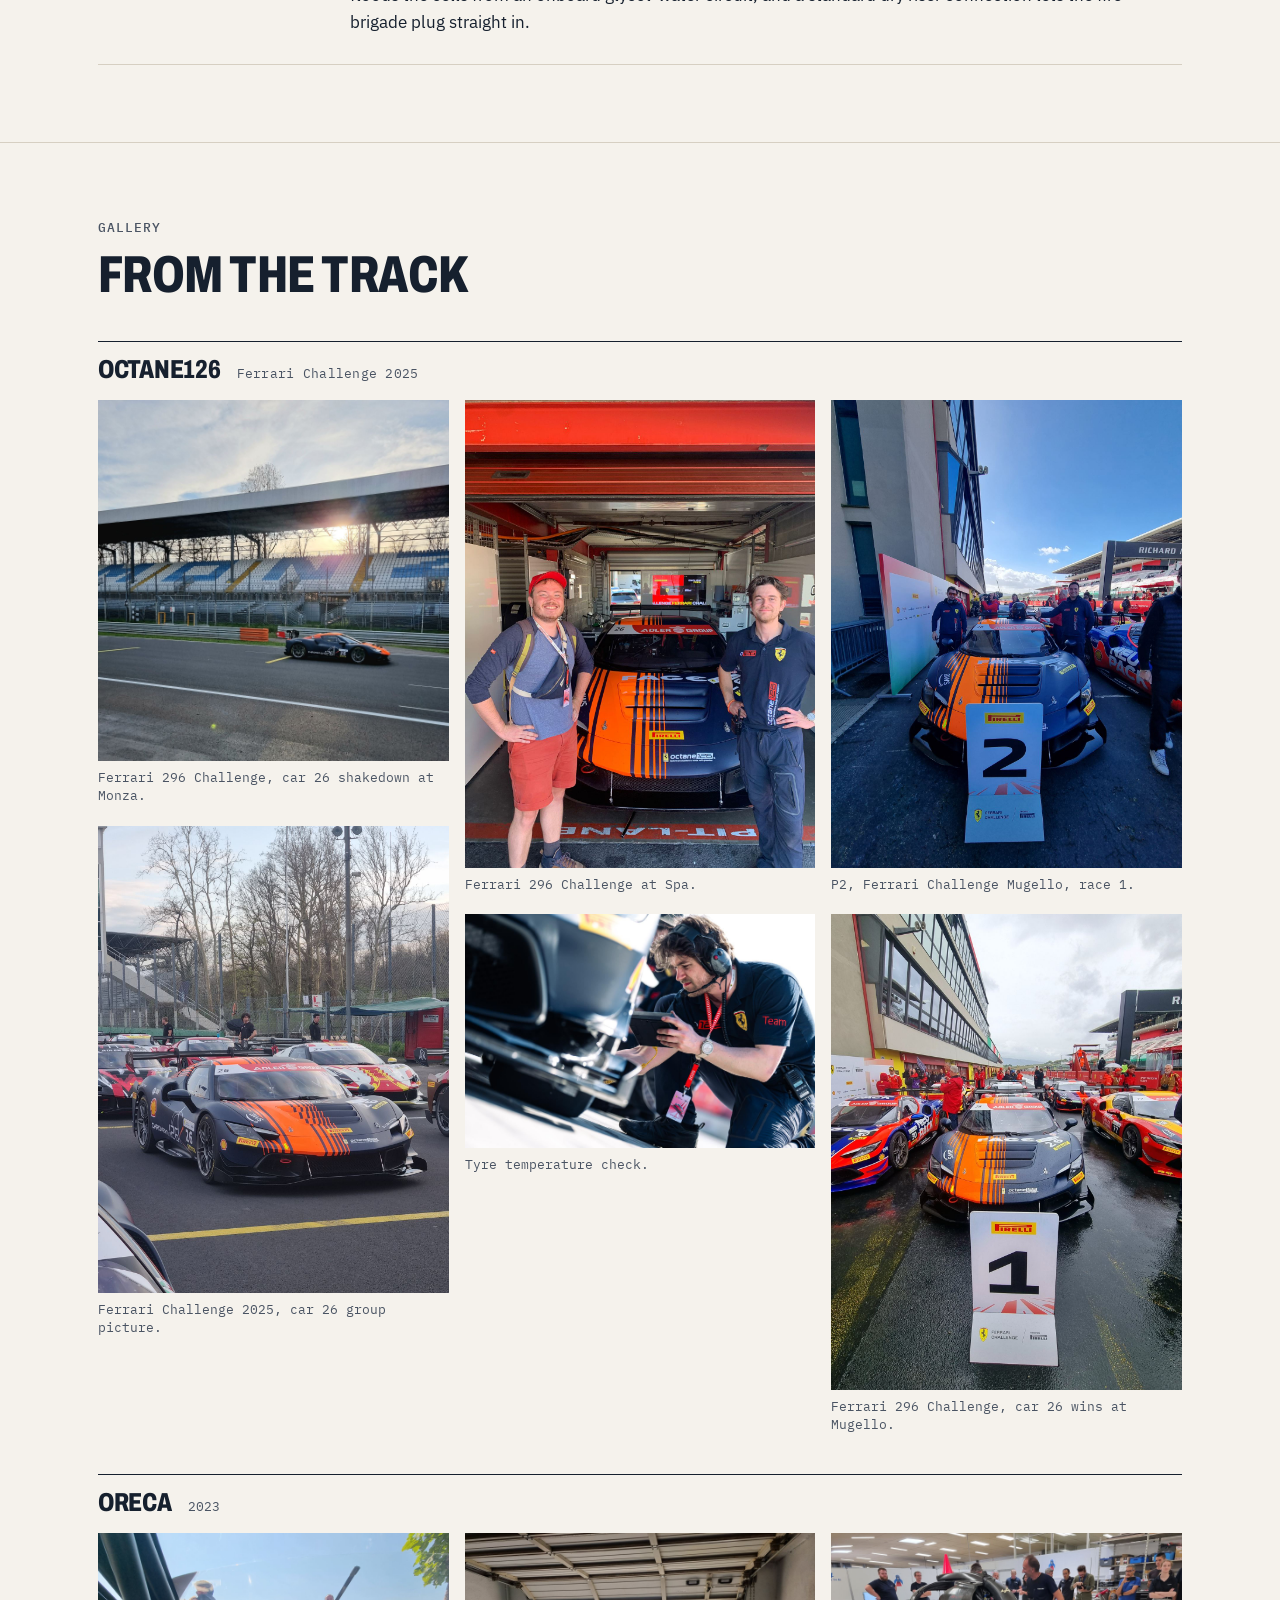
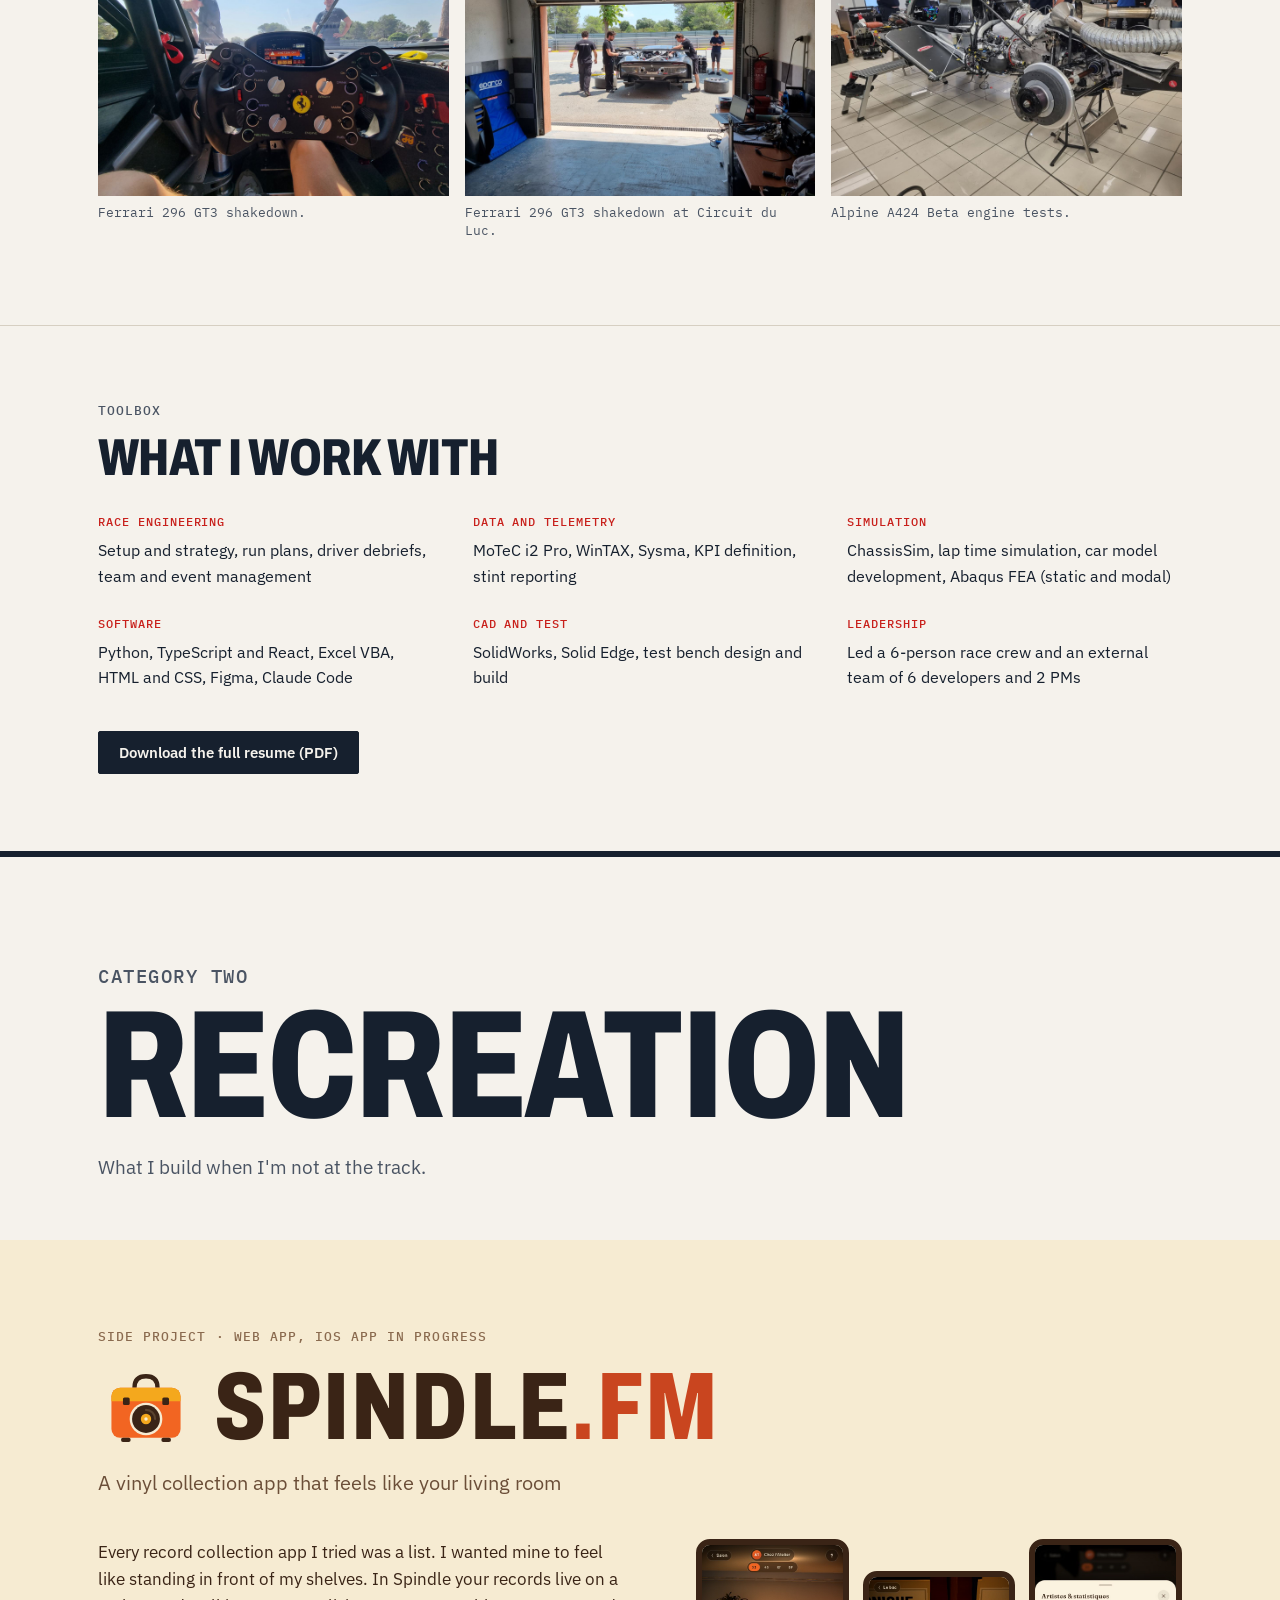
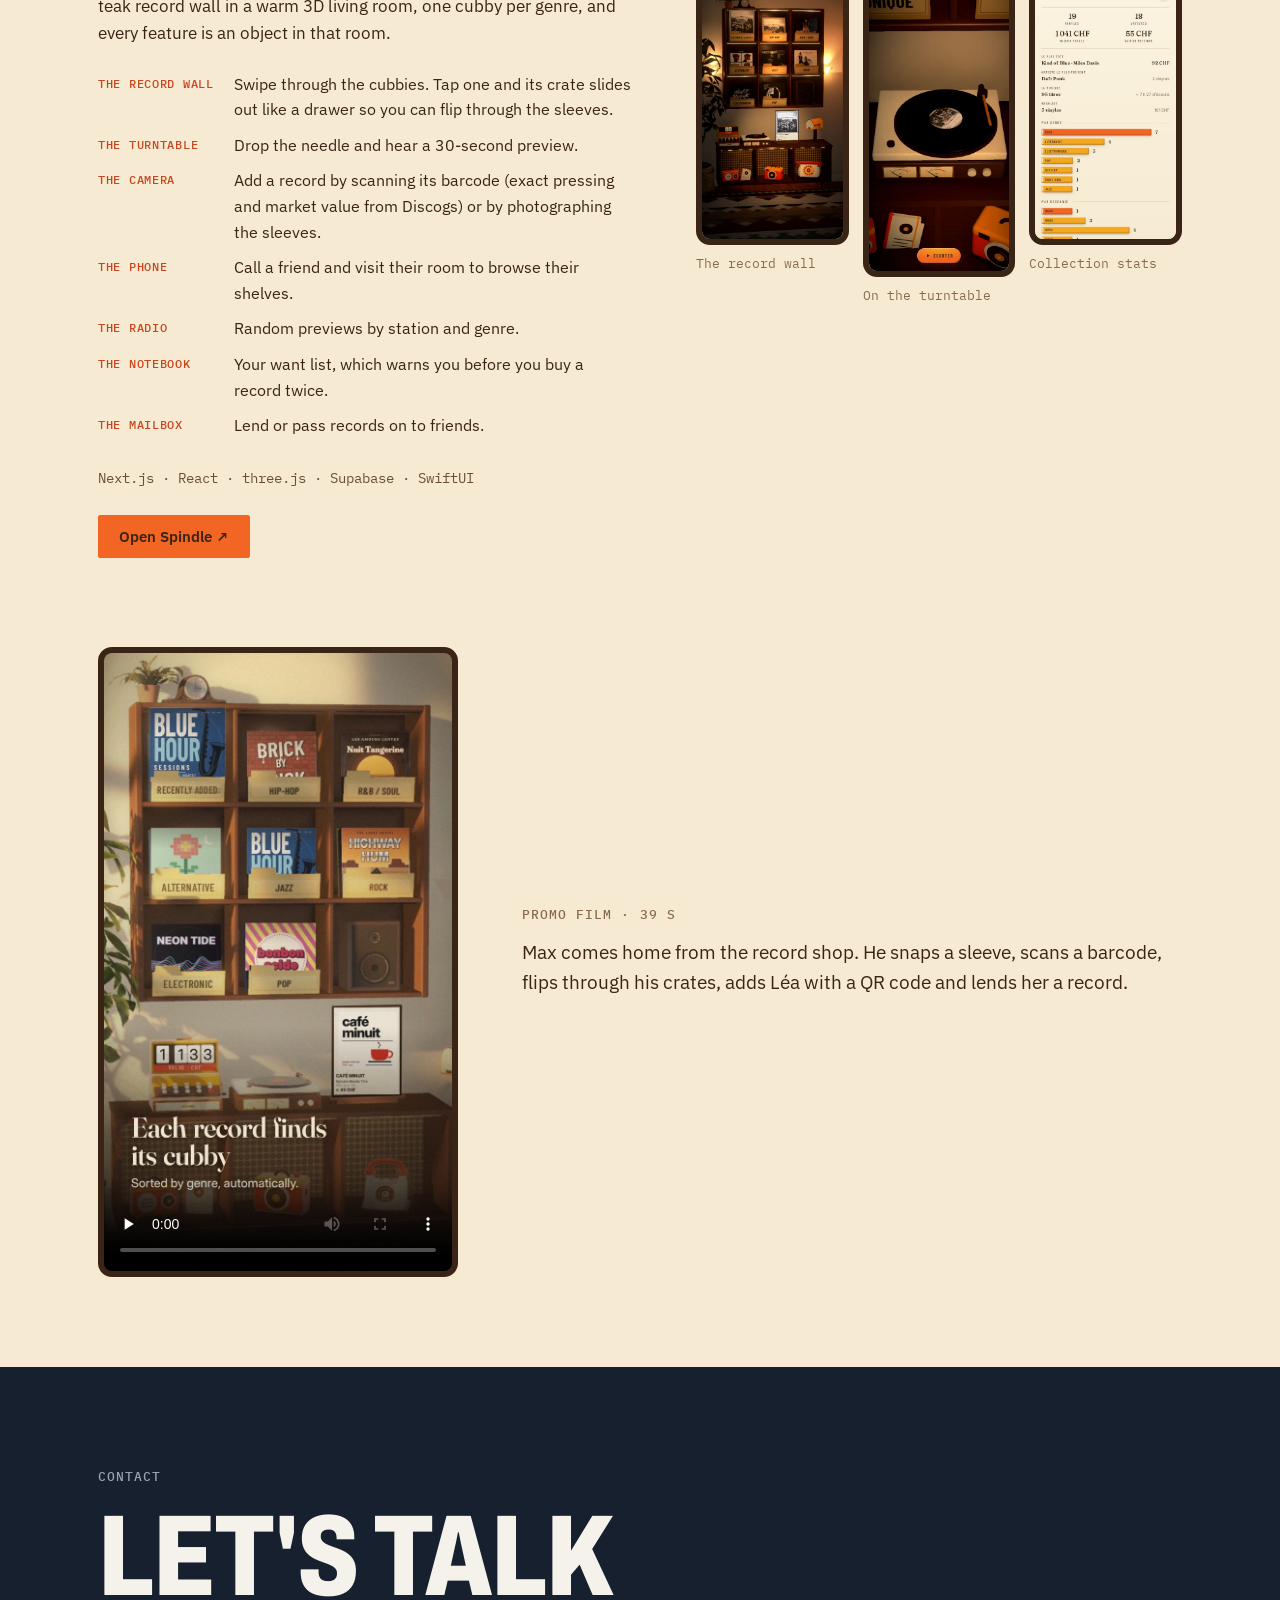
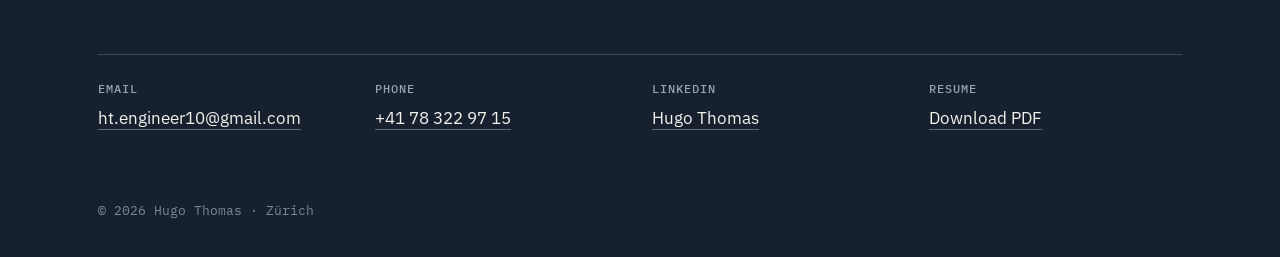
==== commit ae3b5278: "Add Spindle promo video and point Open Spindle to the sticker link Co-Authored-By: Claude Opus 5.5 <" ====
--- a/index.html
+++ b/index.html
@@ -366,7 +366,7 @@
             <dt>The mailbox</dt><dd>Lend or pass records on to friends.</dd>
           </dl>
           <p class="stack">Next.js · React · three.js · Supabase · SwiftUI</p>
-          <p style="margin-top: 24px;"><a class="btn spindle-btn" href="https://www.the-spindle.xyz" target="_blank" rel="noopener">Open Spindle ↗</a></p>
+          <p style="margin-top: 24px;"><a class="btn spindle-btn" href="https://www.the-spindle.xyz/go/sticker" target="_blank" rel="noopener">Open Spindle ↗</a></p>
         </div>
         <div class="screens">
           <figure><img src="assets/spindle-wall.jpg" width="430" height="900" alt="Spindle: a teak record wall with one cubby per genre above a credenza with a turntable, phone, radio and camera"><figcaption class="caption">The record wall</figcaption></figure>
@@ -375,9 +375,13 @@
         </div>
       </div>
 
-      <!-- TODO: swap this block for the video when it's ready, e.g.
-           <video class="video" src="assets/spindle.mp4" poster="assets/spindle-room.jpg" controls playsinline></video> -->
-      <div class="video-slot">Video walkthrough coming soon</div>
+      <div class="spindle-video">
+        <video src="assets/spindle-promo.mp4" poster="assets/spindle-promo-poster.jpg" width="720" height="1280" controls playsinline preload="none" aria-label="Spindle promo film"></video>
+        <div class="prose">
+          <p class="kicker">Promo film · 39 s</p>
+          <p>Max comes home from the record shop. He snaps a sleeve, scans a barcode, flips through his crates, adds Léa with a QR code and lends her a record.</p>
+        </div>
+      </div>
     </div>
   </article>
 </section>
--- a/styles.css
+++ b/styles.css
@@ -240,11 +240,15 @@
 .screens figure { margin: 0; }
 .screens figure:nth-child(2) { transform: translateY(32px); }
 .screens .caption { color: #8a6a4f; }
-.video-slot {
-  margin-top: 72px; padding: 48px 24px; display: grid; place-items: center;
-  border: 1.5px dashed #b8946f; border-radius: 4px; background: var(--panneau);
-  font: 400 14px/1.4 var(--mono); color: #8a6a4f; text-align: center;
-}
+.spindle-video {
+  margin-top: 72px; display: grid; grid-template-columns: minmax(0, 360px) 1fr;
+  gap: clamp(32px, 5vw, 72px); align-items: center;
+}
+.spindle-video video {
+  display: block; width: 100%; height: auto; border-radius: 14px;
+  border: 6px solid var(--cacao); background: var(--cacao);
+}
+.spindle-video .prose { font-size: 19px; }
 
 /* ---------- contact ---------- */
 .contact { background: var(--ink); color: var(--paper); padding: clamp(56px, 8vw, 104px) 0 40px; }
@@ -265,6 +269,8 @@
   .job { grid-template-columns: 1fr; gap: 12px; }
   .skills dl { grid-template-columns: 1fr 1fr; }
   .contact-list { grid-template-columns: 1fr 1fr; }
+  .spindle-video { grid-template-columns: 1fr; justify-items: center; }
+  .spindle-video video { max-width: 360px; }
 }
 @media (max-width: 560px) {
   body { font-size: 16px; }
